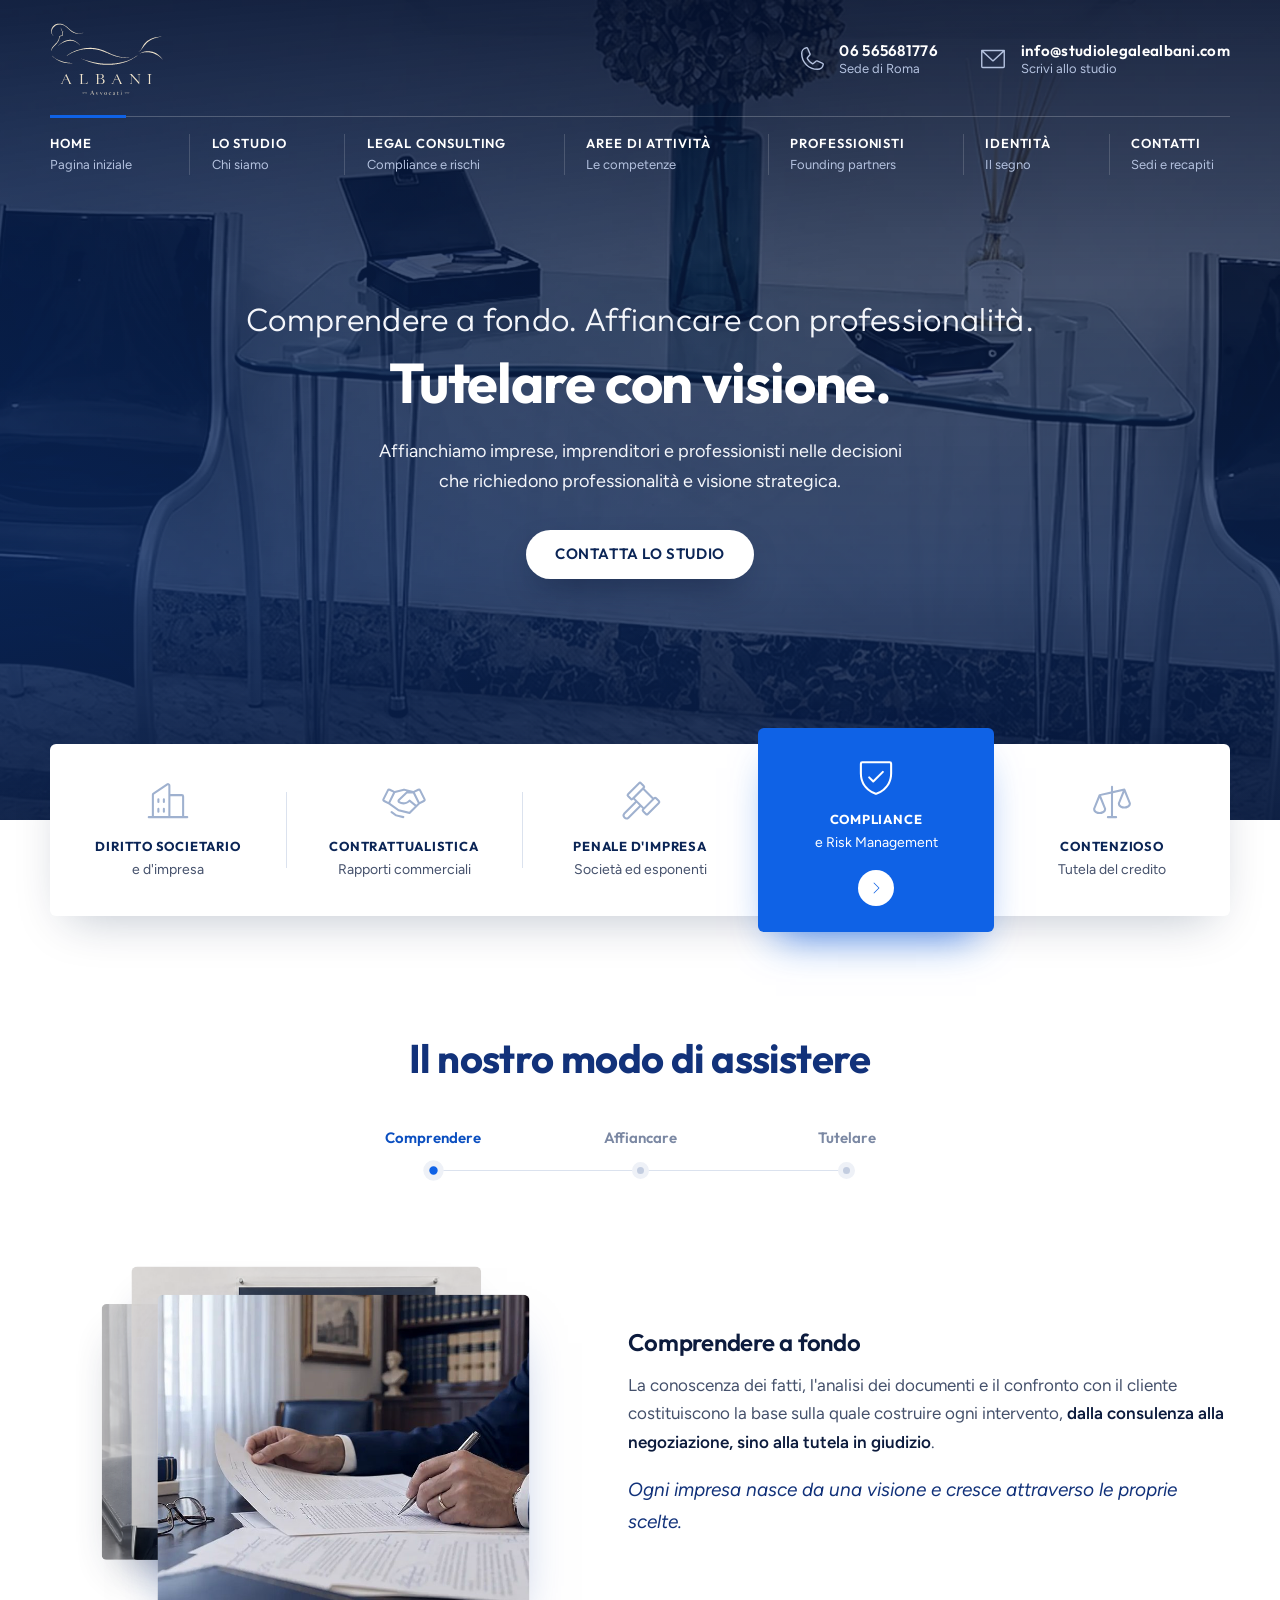
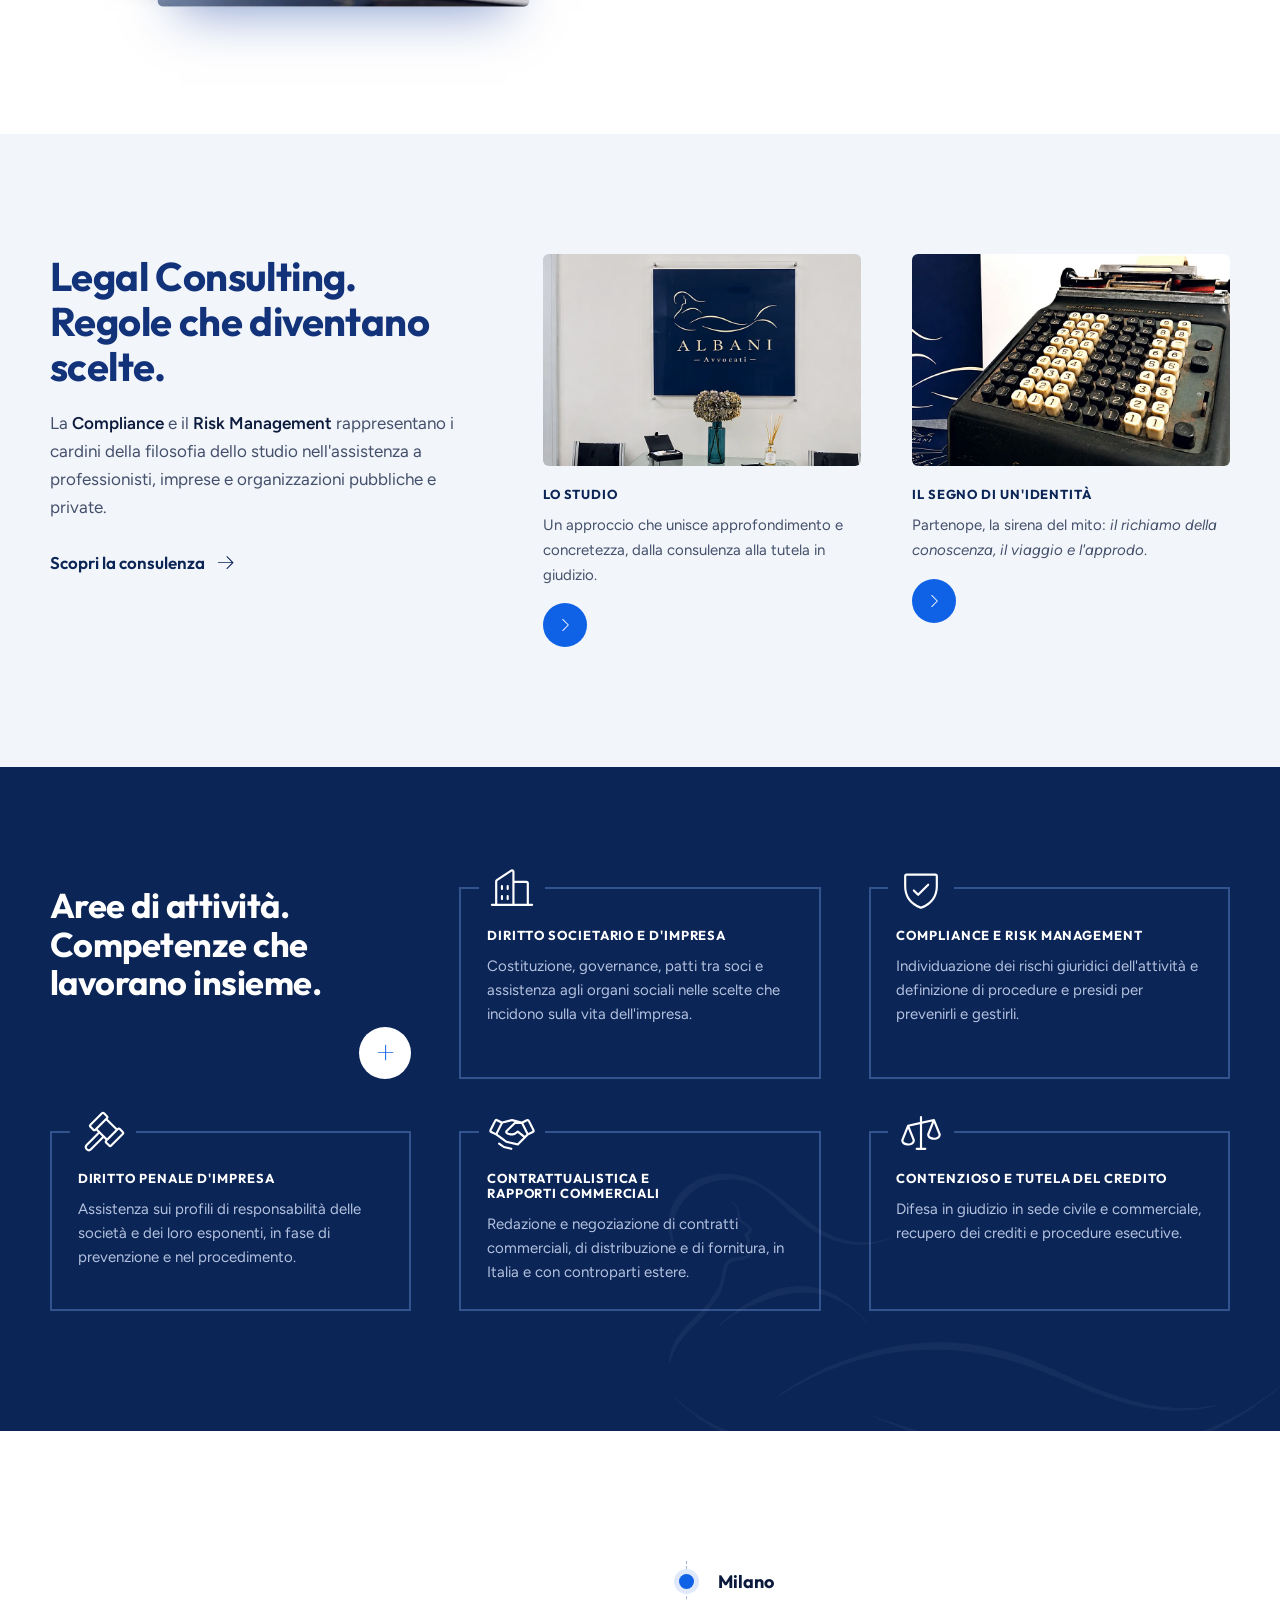
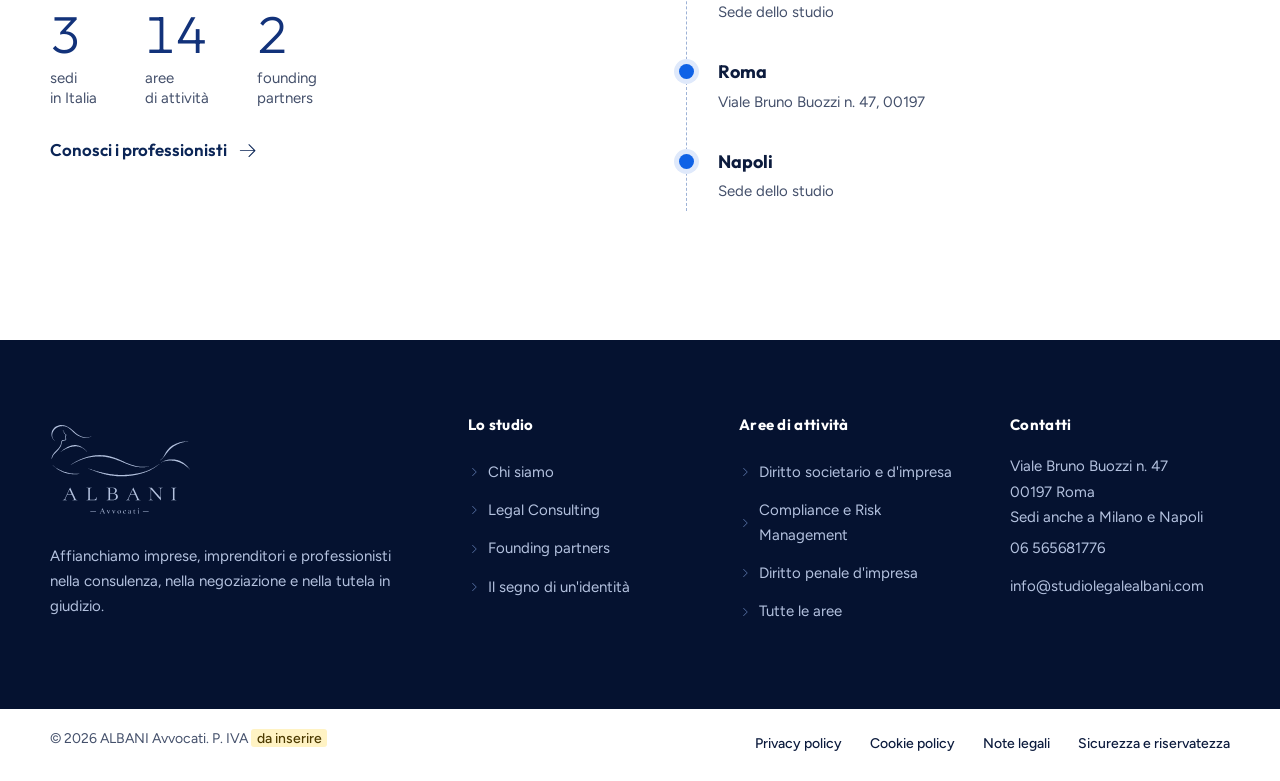
==== index.html @ 9c47356f "Sito ALBANI Avvocati: prima pubblicazione Co-Authored-By: Claude Opus 5.5 <noreply@anthropic.com> Cl" ====
<!DOCTYPE html>
<html lang="it" data-home>
<head>
<meta charset="utf-8">
<meta name="viewport" content="width=device-width, initial-scale=1">
<title>ALBANI Avvocati | Studio legale a Roma, Milano e Napoli</title>
<meta name="description" content="Studio legale per imprese, imprenditori e professionisti: diritto societario e d&#x27;impresa, compliance e modelli 231, contrattualistica, contenzioso. Sedi a Roma, Milano e Napoli.">
<link rel="canonical" href="https://www.studiolegalealbani.com/">
<meta name="theme-color" content="#081b42">
<meta name="format-detection" content="telephone=no">
<meta name="referrer" content="strict-origin-when-cross-origin">
<meta property="og:type" content="website">
<meta property="og:locale" content="it_IT">
<meta property="og:site_name" content="ALBANI Avvocati">
<meta property="og:title" content="ALBANI Avvocati | Studio legale a Roma, Milano e Napoli">
<meta property="og:description" content="Studio legale per imprese, imprenditori e professionisti: diritto societario e d&#x27;impresa, compliance e modelli 231, contrattualistica, contenzioso. Sedi a Roma, Milano e Napoli.">
<meta property="og:url" content="https://www.studiolegalealbani.com/">
<meta property="og:image" content="https://www.studiolegalealbani.com/assets/img/og-albani.jpg">
<meta name="twitter:card" content="summary_large_image">
<link rel="icon" href="favicon.svg" type="image/svg+xml">
<link rel="manifest" href="site.webmanifest">
<link rel="preload" href="assets/fonts/outfit-latin-wght-normal.woff2" as="font" type="font/woff2" crossorigin>
<link rel="preload" href="assets/fonts/figtree-latin-wght-normal.woff2" as="font" type="font/woff2" crossorigin>
<link rel="stylesheet" href="assets/css/site.css">
<script src="assets/js/boot.js"></script>
<script type="application/ld+json">{"@context": "https://schema.org", "@type": "LegalService", "name": "ALBANI Avvocati", "url": "https://www.studiolegalealbani.com/", "image": "https://www.studiolegalealbani.com/assets/img/og-albani.jpg", "email": "info@studiolegalealbani.com", "telephone": "+3906565681776", "address": {"@type": "PostalAddress", "streetAddress": "Viale Bruno Buozzi 47", "postalCode": "00197", "addressLocality": "Roma", "addressCountry": "IT"}, "areaServed": "IT", "knowsAbout": ["Diritto societario e d'impresa", "Operazioni straordinarie", "Contrattualistica e rapporti commerciali", "Proprietà intellettuale e industriale", "Appalti e concessioni pubbliche", "Diritto del lavoro", "Compliance e Risk Management", "Modelli organizzativi e responsabilità degli enti <i lang=\"la\">ex</i> D.Lgs. 231/2001", "Diritto penale d'impresa", "Privacy e protezione dei dati personali", "Diritto civile e immobiliare", "Locazioni e condominio", "Contenzioso e tutela del credito", "Negoziazione, mediazione e arbitrato"], "founder": [{"@type": "Person", "name": "Francesco Albani", "jobTitle": "Avvocato"}, {"@type": "Person", "name": "Tanja Poli", "jobTitle": "Avvocato"}]}</script>
</head>
<body>
<svg class="sr" aria-hidden="true" focusable="false"><defs><symbol id="logo" viewBox="317 205 923 600"><path d="M327 271.25L327 275L326.75 275.25L327 285.25L327.75 287.75L328 291.25L328.75 293.25L329 295.25L332 302.75L335 307.75L337.5 311L340.25 313.75L347.25 318.75L348.75 319L348 318L344.5 315.75L341 312.75L337.25 308.25L335.75 305.5L334.75 302.25L334 301L331.75 291L331.25 283.5L331.5 283.25L331.75 278.25L332.75 274.25L332.75 273L334 268.75L334.75 267.5L336 263.75L339.75 256.5L345 249.25L351.25 243L358.25 237L362.5 234.25L367 232L377.25 228L379.75 227.75L381.5 227L384.25 226.75L386.75 226L395 225.5L395.25 225.25L407 225.75L409.75 226.5L413.25 226.75L415.25 227.5L417.75 227.75L419.5 228.5L421.25 228.75L430.75 232.75L434.25 234.75L446.75 244L458.25 254L469.5 264.75L487.5 279.5L500.25 287.75L507.5 291.5L509.25 292L512.5 293.75L513.75 294L514.75 294.75L515.5 294.75L520.75 296.75L521.75 296.75L523.25 297.5L526.25 298L528 298.75L530.25 299L532 299.75L533.75 299.75L538.5 300.75L542 300.75L545 301.25L555 301.25L567 299.75L568.5 299L571 298.75L572.5 298L574.5 297.75L576 297L578.25 296.5L578.75 296L580.75 295.75L581.75 295L583.25 294.75L584 294L585.5 293.75L586.25 293L587.5 292.5L587.25 292L586.5 292L585.5 292.75L583.75 293L579.75 294.75L577.75 295L576.5 295.75L574.25 296L572.25 296.75L565 298L554.75 298.5L554.5 298.75L549.75 298.5L547.25 298L543.25 298L538.75 297L536.75 297L533.5 296L531.25 295.75L529.75 295L527.75 294.75L526.5 294L522.25 292.75L515.5 290L508.75 286.75L500.5 281.75L494.75 277.75L478.75 265L474.5 261L464.25 252.75L458.75 247.75L448.5 240L437.75 233L428 227.25L421 224L420.25 224L415 222L413.25 221.75L411.75 221L410.5 221L407.5 220L404.5 219.75L401.75 219L385.5 218.75L377.25 220L364.25 224L359.5 226.25L353 230.25L346.75 235L343.75 237.75L339.75 242.25L335 248.75L332 254.5L329 261.75L328.75 264L328 265.5L327.75 269ZM399.75 250L399.25 250.5L404 255L406 258L406.5 260L407 269L408 271.75L410.25 274.75L416 279L420 283L419.75 285.25L416 288L415 289.5L415 291.25L417 293.25L417 295.5L418 297.75L417.75 299L416.25 301L416 303.5L417.75 305.5L418.5 307.5L418.75 309L418.5 311.75L416.75 313.75L414 314.75L409.75 315.25L406.25 315.25L400.5 316.25L396.5 318.25L393.75 320.75L392.25 323L391 325.75L390.75 327.5L390 329.25L389.75 332.5L389 335L388.75 338.75L388 340.75L387.75 343L386 348L383.75 352.75L380.75 358L374 368.25L366.75 375.5L362.75 380.25L357.25 385.75L356 387.5L350 393.25L344.5 399.25L336 410.5L331.75 418.75L329 426.5L329 427.75L328 430.5L328 432.5L327 437.5L327.25 439.5L327.75 439.5L328.75 438L333 426.25L337 418.75L339.75 414.5L345.25 407.25L348.75 403.25L372.25 379L383.5 363.75L386.75 358.25L389.75 351.25L390 349.5L390.5 348.75L391 346L391.75 344.25L392 341.75L392.75 340L392.75 337.5L393.75 334.25L394 331.75L394.5 331L394.75 329.25L396.75 324.5L399 322.25L401.25 321L403 320.75L404.75 320L410.75 319.5L412.75 318.75L415 318.5L419 317L421.5 315L422.75 312L422.75 308.5L420.75 302L420.75 300.25L421.5 298.75L421.25 297L421.5 293.75L419.5 290.75L419.5 290.25L423.5 286.25L423.75 282L422.25 280L414.75 275L411.5 271.75L410 268.25L409.75 264.75L407.75 257.75L405.75 255L403.5 252.75ZM334 479L334 479.5L338 483.75L347.5 492L354.5 497L363.75 504.75L374 511L374.75 511.75L375.75 512L380 514.75L381 515L389.75 520L396 522.75L397.25 523L402.75 525.75L403.5 525.75L408 527.75L408.75 527.75L417 530.75L418 530.75L420.25 531.75L421.5 531.75L423.25 532.5L425.25 532.75L427.5 533.75L429 533.75L431 534.5L433.75 534.75L436.5 535.75L438.5 535.75L441.75 536.75L445.75 537L449.5 537.75L456.25 538L460.5 538.75L489.75 538.75L490 538.5L495.75 538.5L498.75 538L506.5 537.75L509 536.75L509 536.5L482.75 536.75L476 536L471.5 536L465.75 535L460.5 534.75L458 534L454 533.75L446.75 532L444.75 532L441.5 531L438.25 530.75L437.25 530.25L435 530L432.25 529L430.25 528.75L428.5 528L426.5 527.75L425 527L422.75 526.75L422 526.25L418 525L416 524.75L414.5 524L413.5 524L396 517.75L395 517L386.5 513.75L385.5 513L382.75 512L376.25 508.75L361.5 500L353.5 494.75L343.25 486.75L334.75 479.25ZM559 391.75L551.75 384L538 372L531.5 367.5L523.25 361L510.75 355L505.5 353L503.75 352.75L502.25 352L500 351.75L498.25 351L496.25 351L492 350L485.25 349.25L476 349.25L471 350L465.75 350.25L456.75 352L448 355L447.25 355L445.25 356L443.75 356.25L431.25 362L418.75 369L406.75 377L386 394L385.25 395.5L387.25 394.75L395.75 388L403.25 383L415.5 376L424.25 371.75L427.75 370.5L428.25 370L435.25 367.5L438.25 366L439.75 365.75L441.5 364.75L442.25 364.75L444.5 363.75L445.5 363.75L450 362L452 361.75L453.5 361L455.75 360.75L457.75 360L460.5 359.75L464 358.75L467.25 358.5L468.5 358L473 357.75L480.25 356.75L492.75 357L495.75 357.75L498.25 357.75L503 358.75L504.5 358.75L512.5 361L515.25 362.5L519 363.75L528.5 368.25L535.75 372.75L546.5 381L553.25 387.25L557.25 391.75L558.25 392.5L559 392.5ZM452 478.5L452.25 479L453.25 478.75L454 478L455 477.75L474.25 466L493.25 456L494.5 455.75L500 453L503.75 451.75L505.25 450.75L511.5 448L513 447.75L522 444L523.75 443.75L525.5 442.75L526.25 442.75L532.75 440L534.75 439.75L535.5 439.25L538 438.75L545.5 436L548.25 435.5L549 435L551 434.75L553.75 433.75L555 433.75L557.75 432.75L559 432.75L560.75 432L563.25 431.75L566 430.75L567.5 430.75L569.5 430L573.5 429.5L575.5 428.75L577.25 428.75L581 427.75L583.25 427.75L586.75 426.75L589.25 426.75L592.5 426L597 425.75L600.5 425L607 424.75L611.75 424L619.75 423.75L623.5 423.25L649.25 423.25L649.5 423.5L657.5 423.75L657.75 424L663.5 424.25L665.5 424.75L670.75 425L674 425.75L676.75 425.75L681.75 426.75L684 426.75L687.5 427.75L690 427.75L692.25 428.5L699.75 429.75L702.75 430.75L704.25 430.75L707 431.75L708.5 431.75L710.5 432.5L720.5 434.75L726.5 436.75L727.5 436.75L729.5 437.75L730.5 437.75L732.75 438.75L733.75 438.75L735.25 439.5L743.5 442L744.75 442.75L748.5 443.75L753 445.75L754.5 446L761 448.75L764.5 449.75L768.75 451.75L781.75 456.75L785.75 458.75L786.5 458.75L788.25 459.75L789.5 460L797.75 463.75L804 466L809.75 468.75L810.5 468.75L812.25 469.75L815.75 470.75L817.5 471.75L821 472.75L822.75 473.75L824 474L827.75 475.75L832 477L833.25 477.75L834.75 478L836 478.75L840.75 480L841.5 480.5L843 480.75L851.5 483.75L856 484.75L857.5 485.5L860.25 486L862 486.75L863.25 486.75L865.75 487.75L868.25 488L870.25 488.75L871.75 488.75L874.75 489.75L876.5 489.75L879 490.5L882.25 490.75L886.25 491.75L888.25 491.75L893 492.75L895.25 492.75L901.25 493.75L925 494.25L925.25 494L934.75 493.75L940.5 492.75L945 492.5L948 491.75L950.25 491.75L952.25 491L955.5 490.75L957.5 490L960.5 489.75L962 489L964.25 488.75L965.25 488.25L965.25 488L961.25 488L960 488.5L954.5 489L951.5 489.75L939 491L914 491L907.25 490L902 489.75L899 489L894 488.75L891.5 488L889 488L885.5 487L883.75 487L880.5 486L879.25 486L876.5 485L874 484.75L872.25 484L871 484L868 483L866 482.75L861 481L860 481L857.5 480L855.75 479.75L854.25 479L852.25 478.75L848 477L843.75 475.75L842.5 475L838.75 474L837 473L836.25 473L830 470.75L828.75 470L827.25 469.75L826 469L824.5 468.75L823.25 468L822.5 468L818.5 466L817.25 465.75L808.75 462L803 459L799.5 457.75L794.25 455L793.5 455L788 452.25L786.25 451.75L779 448L773.25 445.75L772.25 445L771 444.75L765.25 442L764 441.75L763 441L761.5 440.75L761 440.25L759.75 440L758 439L756.75 438.75L753.25 437L746.25 434.25L741 432.75L739.75 432L738.25 431.75L737 431L735.25 430.75L734 430L732.25 429.75L728 428L726.25 427.75L724.75 427L722.75 426.75L721.25 426L719.25 425.75L718.5 425.25L715.75 424.75L714 424L707.75 422.75L706 422L704.5 422L701.5 421L699 420.75L697.25 420L695.5 420L692 419L688.5 418.75L686.25 418L682.75 417.75L680 417L675.5 416.75L672.5 416L666.25 415.75L661.5 415L647.25 414.75L647 414.5L624.75 415L615.75 416L612 416L608.25 416.75L602.5 417.25L594.75 418.75L591 419L588.5 419.75L585.5 420L578 422L575.5 422.25L574.5 422.75L571 423.25L570.25 423.75L563.5 425.25L558.5 427L557.25 427L555 428L554 428L552.5 428.75L551 429L549.75 429.75L548 430L543.5 431.75L538.5 433L534.75 434.75L533.25 435L528.75 437L528 437L526.75 437.75L522.5 439L518.25 441L517.5 441L508.75 445L507.25 446L501.75 448.25L501.25 448.75L500 449L497.25 450.75L492 453.25L475.25 463L459.5 473ZM1230.75 510.25L1229.75 508.25L1224.75 501.5L1212.75 487L1205.75 480L1196.75 472L1184 462.75L1173.75 457L1168.5 454.75L1165.5 453L1158.25 450L1156.5 449.75L1155.25 449L1153.5 448.75L1148.75 447L1147.5 447L1144.5 446L1142 445.75L1140 445L1137 444.75L1135 444L1131.25 443.75L1128.25 443L1118.75 442.5L1118.5 442.25L1103.5 442.25L1103.25 442.5L1094.75 443L1091.5 443.75L1088 444L1084.75 445L1083.25 445L1080.25 446L1079 446L1077 446.75L1075 447L1073.5 447.75L1068.5 449L1067.25 449.75L1063.5 451L1054.25 455.75L1050.75 457L1044.75 460L1030.5 471.75L1029.75 472L1021 478.75L1007.5 487.75L1003.75 489.75L1002.25 491L993 496.75L969.5 508.75L963.5 511.25L963 511.75L961.75 512L960.75 512.75L959.5 513L958.5 513.75L957.25 514L955.5 515L954.75 515L953.75 515.75L952.5 516L946.25 518.75L944.75 519L940.25 520.75L938.5 521L936.5 522L931.75 523L922.5 526L916.75 527.25L916 527.75L913.75 528L911 529L909.5 529L902.5 531L901 531L897.75 532L895.25 532.25L894.5 532.75L891.5 533L888.5 534L887 534L883.25 535L881.5 535L878 536L875.75 536L873 536.75L867 537.25L865.75 537.75L862.25 538L859.25 538.75L854.75 539L842.75 540.75L837.25 541L831.5 542L826.75 542L817.25 543L811.75 543L811.5 543.25L801.75 543.5L801.5 543.75L791.75 543.75L791.5 544L768.75 543.75L768.5 543.5L762.25 543.5L757.5 543L751.5 543L743.75 542L736.25 541.75L734.5 541.25L727.25 540.75L724.25 540L721.75 540L716.75 539L712.25 538.75L709.25 538L705 537.75L703 537L701.25 537L697.5 536L694 535.75L691.75 535L688 534.75L686 534L683 533.75L681.25 533L679.5 533L676.75 532.5L675.75 532L672.5 531.75L670.5 531L663 529.75L661.25 529L655.75 528L653 527L651.75 527L648.5 526L641.75 524.75L641 524.25L634.75 522.75L633.25 522L631.25 521.75L629.75 521L628.75 521L626 520L624.75 520L622.25 519L616.75 517.75L616 517.25L613.5 516.75L609 515L607.25 514.75L602.75 513L600.75 512.75L597 511.25L594.5 510.75L585 507.25L582.75 506.75L579.25 505.25L576.25 504.5L573 503L571.25 502.75L567.5 501L565.25 500.75L564.5 500L564 500.25L564.25 500.75L565.25 501L565.5 501.5L569.5 503L570.5 503.75L574.5 505L575.5 505.75L576.75 506L580.5 507.75L582 508L588.25 510.75L589 510.75L590.75 511.75L592.25 512L605.75 517.75L606.5 517.75L611.25 519.75L615.75 521L617 521.75L617.75 521.75L619.75 522.75L624 524L627.25 525.5L629.75 526L631.25 526.75L632.25 526.75L638 528.75L639 528.75L643.5 530.5L646 531L647.25 531.75L652.75 533.25L653.5 533.75L654.5 533.75L660.75 535.75L665.5 536.75L667.75 537.75L669 537.75L670.75 538.5L674 539L674.75 539.5L677.75 540L679.5 540.75L682 541L683.5 541.75L685.25 541.75L687.25 542.5L690 542.75L693.25 543.75L695 543.75L698.75 544.75L702 545L704 545.75L706 545.75L710 546.75L713.75 547L716.5 547.75L720.75 548L723.75 548.75L726.25 548.75L731.5 549.75L735 549.75L739 550.5L745.5 550.75L753.75 551.75L761 551.75L761.25 552L768.25 552L768.5 552.25L775.25 552.25L775.5 552.5L793 552.5L793.25 552.25L799.5 552.25L799.75 552L813.75 551.75L822.5 550.75L827.5 550.75L831.25 550L836 549.75L842 548.75L846.5 548.5L849.75 547.75L852 547.75L856.25 546.75L858.25 546.75L861 546L864.25 545.75L866.5 545L870 544.75L872 544L875.25 543.75L878.5 542.75L880.5 542.75L884.25 541.75L885.75 541.75L887.5 541L889.75 540.75L893 539.75L894.25 539.75L896.75 538.75L898.25 538.75L899.75 538L902.75 537.5L904.5 536.75L906.75 536.5L907.5 536L909.5 535.75L912.25 534.75L913.5 534.75L916.25 533.75L917.25 533.75L918 533.25L923.5 531.75L925.75 530.75L926.75 530.75L928 530L929.75 529.75L934 528L935.5 527.75L936.75 527L938.25 526.75L942.5 524.75L943.25 524.75L944.5 524L948.25 522.75L954.5 519.75L955.25 519.75L962.75 516L964 515.75L970.5 512.5L972.75 511L977.75 508.75L980.5 507L981.5 506.75L982.25 506L983.25 505.75L989 502L990 501.75L995.75 497.75L1004.5 492.5L1011.75 486.75L1016.5 483.75L1022.5 479L1027.75 475.5L1031 473L1039.5 464.75L1045.25 461.25L1049.75 459L1051 458.75L1052 458L1057.75 455.75L1058.75 455.75L1061.25 454.75L1063 454.75L1066.25 453.75L1068 453.75L1069.75 453L1072 452.75L1074 452L1077.5 451.75L1082.5 450.75L1086 450.75L1091 450L1103.75 449.75L1104 450L1111 450L1113.75 450.5L1122.75 451L1125.5 451.75L1128 451.75L1131.75 452.75L1133.5 452.75L1135.25 453.5L1137.75 453.75L1140.5 454.75L1141.75 454.75L1143.5 455.5L1146.25 456L1147 456.5L1150 457L1154.5 458.75L1156.25 459L1156.75 459.5L1160.75 460.75L1161.75 461.5L1163.5 462L1164.5 462.75L1165.75 463L1166.75 463.75L1172.25 466L1180.25 470L1188.5 474.75L1194.75 478.75L1203 484.75L1220 499L1230.5 510.5ZM1219.75 325.25L1217 324.75L1208.75 324.75L1208.5 325L1201.25 325L1194.25 326L1191 326L1187.5 326.75L1181.75 327.25L1180.75 327.75L1177.75 328L1175.5 328.75L1172.75 329L1169.5 330L1168.25 330L1166.25 330.75L1164.25 331L1148 336.25L1141.75 339L1141 339L1139.25 340L1138.5 340L1137.5 340.75L1135.5 341.25L1125.5 346.25L1115.25 352.25L1110.75 355.25L1102.25 362L1096.5 367L1088 375.75L1081 384.25L1074.25 393.75L1071 399.25L1068.75 404.25L1064 412.25L1063.5 413.75L1054 429.5L1046.5 438.5L1041.25 443L1036 447L1035.25 447.25L1034.75 448L1034 448.25L1034 448.75L1043.5 442.75L1049.25 438L1051.75 435.5L1064.75 420.25L1078.75 401L1084.75 393.5L1092.5 384.5L1098.75 378L1109.5 367.75L1124.5 356.75L1133.75 351L1145.25 345L1161 338L1162.5 337.75L1164.5 336.75L1165.5 336.75L1166.75 336L1168.5 335.75L1179 332L1181.25 331.75L1184.25 330.75L1185.5 330.75L1187 330L1189.75 329.75L1192.5 328.75L1195.5 328.5L1197.75 327.75L1201.5 327.5L1202.5 327L1207 326.75L1211.25 326L1218.5 325.75L1219.75 325.5ZM448.5 626L447.5 626.5L446 630.25L442 637.75L440.75 641L440 642L439.75 643.25L436 650.5L435.75 651.75L435 652.75L433 657.75L432 659.25L431.75 660.5L431 661.5L423 679.25L422 680.75L419.75 686.25L419 687.25L418.75 688.5L418 689.5L413 701.25L410.5 704L407.5 705.75L404.5 706.25L403.5 706.75L400.5 707L400.25 707.25L400.5 708.5L427 708.5L427.25 708.25L427.25 707.25L426.75 707L423 706.75L420.25 706L418.5 705L417 703L416.75 700.75L418 697L418.75 696L419 694.75L419.75 693.75L419.75 693L422.75 687L423.75 684.25L424.75 682.75L428 675L429 674.25L460 674.25L460.5 674.5L462 676.5L462 677.25L463 678.75L463 679.5L467 687.25L470 694.5L472.75 699.75L473.5 702.25L473 704.25L471.5 705.75L467.75 706.75L464 707L463.25 707.75L463.5 708.25L464 708.5L493.5 708.5L493.75 708.75L495 708.75L495.75 708.25L495.5 707L492 706.75L488 705.5L486.75 704.75L484.25 701.75L482 697.25L481.75 696L481 695L480.75 693.75L478 688.75L475.75 683.25L471 674L470.75 672.75L467.75 666L465 661.25L462.75 656.25L462.5 655L462 654.5L461.75 653.25L456.75 643.75L454.75 638.75L450.75 631L449 626.5ZM444.25 640L445 640.25L445.75 641.75L446 643L449 648.75L451 653.75L451.75 654.75L452 656L455.75 663.25L456 664.5L459 670.75L459 671.75L458.25 672.25L457.5 672L430.25 672L429.75 671.25L435 660L435.75 657.75L436.75 656.25L437 655L438.75 652L439 650.75L439.75 649.75L441.75 644.75ZM555 627.5L555.25 628.75L561 629L564.5 630.25L565.75 631.25L567 634.25L567 702L565.75 704.25L564 705.5L560 706.75L555.25 707L555 708.25L555.25 708.5L618.75 708.5L619.75 707L620.75 700.25L621.75 697.25L622 694.75L622.75 693L623.25 689L623 688L621.75 688.25L618.75 695L615.75 699.25L611 703L607 704.75L602.5 705.75L599.75 705.75L599.5 706L584.5 706.25L584.25 706L580 706L577.75 704L577 701.5L577 635.25L578 632.25L580 630.25L584.5 628.75L588.25 628.75L588.75 628.5L589 627.75L588.25 627L584.75 627L584.5 627.25L581.25 627.25L581 627L558.25 627.25L555.75 627ZM687 627.25L686.5 627.75L686.75 628.75L692.75 629L695.75 630L697.5 631.75L698.5 634.75L698.75 636.75L698.5 638L698.75 639.75L698.5 641.75L698.5 700.5L698 703.25L696.25 705.25L693.5 706.25L689.25 707L687 707L686.5 708L687 708.5L729.5 708.5L729.75 708.25L732.5 708.25L736.5 707.75L743.25 705.75L747.75 703.75L752.5 700.75L755.75 697.5L758.75 691.75L759 689.75L759.75 687.75L759.75 682.5L759 680.75L758.75 678.75L755.5 673.25L751.75 670L745.75 667L738 665L735.5 665L735 664.5L735.75 663.5L739 662.75L745.25 659.5L749 656.25L751.75 652L752.75 648.5L752.75 641.5L752 640.25L751.5 638.25L749.5 635.25L747.5 633.25L744.25 631L740.25 629.25L735.25 628L733.25 628L729 627.25ZM709.25 666L725 665.75L732.75 666.75L735 667.75L735.75 667.75L740.25 670L744 673.5L745.75 676L747 679L747 680L748 682.75L748 688L747 691.25L747 692.25L746 694.75L744.25 697.75L742.25 700L738.75 702.75L736.5 704L729.75 706L724.5 706L724.25 706.25L712.5 706L710.5 705.25L709.25 704L708.75 703L708.75 666.5ZM709.25 629L713 629L713.25 628.75L727.25 629L730.5 629.75L733 630.75L735.25 632L737.75 634.25L740 637.5L741 639.75L742 643.5L742 647.25L741 650.5L740.75 652.75L740 654L739.75 655.25L738.25 657.5L736 659.75L734.25 661L729 663L727.5 663L725.25 663.75L709.25 663.75L708.75 663.25L708.5 662.5L708.75 660L708.75 629.5ZM812 707.25L812 708.25L812.75 708.75L813 708.5L837 708.5L838.25 708.75L839 707.75L838.5 707L834.25 706.75L831.5 706L830.25 705.25L828.75 703.25L828.75 700.25L830.75 695L832.75 691.25L833 690L834.75 687.25L836 684L836.75 683L838.75 677.5L839.75 676L839.75 675.25L840.5 674.5L871.75 674.25L873 675.25L875 679.5L875 680.25L876 681.75L879 689L880 690.5L880 691.25L881 692.75L884.75 701.25L884.75 703.25L883.25 705.25L882.25 706L879.25 706.75L875.25 707L875 707.25L875.25 708.5L906.25 708.5L907 708.75L907.75 708.25L907.5 707L903.75 706.75L899.75 705.5L898.5 704.75L896 702L888.75 687L887.75 684.25L886.75 682.75L883.75 675.5L881 670.25L875.75 658.25L873.75 654.75L869.75 645.5L866.75 640L864.75 635.5L864.75 634.75L860.5 626.25L859.25 626.5L854 638.25L850 646.25L847 653.5L844 659L843.75 660.25L843 661.25L841.75 664.75L839 670.25L838.75 671.5L833 683L831 688.25L825 701.25L822.25 704.25L821 705L816.75 706.5ZM856 639.75L856.5 639.75L857.25 640.5L859.25 645.25L860 646.25L860 647L861 648.5L861 649.25L862.75 652.25L863 653.5L866.75 661L867 662.25L867.75 663.25L868 664.5L871 670.75L871 671.5L870.5 672L842.25 672L841.75 671.5L841.75 670.75L842.75 669.5ZM1051.75 627.5L1051.25 627L1048.75 627L1048.5 627.25L1025.75 627L1025 627.5L1025 628.25L1025.5 628.75L1031 629L1034 630.25L1036.25 632.5L1037 634L1037.5 636.25L1037.5 659.25L1037.75 659.5L1037.5 690.25L1036.75 690.5L1034.75 688.75L1019.75 671.5L1010 661L981 627.75L980.25 627.25L961.25 627.25L961 627.5L961.25 628.75L965.5 629L969.5 630.25L972 632.5L973.75 635L973.75 698L972.75 702L970.25 705L968.5 706L965.25 706.75L961.25 707L961 707.25L961.25 708.5L986.75 708.5L987.5 708.75L988.5 708.25L988.5 707.25L988 707L983.5 706.75L980.75 706L979 705L977 702.5L976.25 698L976.5 641.25L976.25 640.5L976.5 639.75L977.5 639.25L1008.75 675L1011.75 678L1015 682.25L1038 708L1039 709L1039.75 709.25L1040.5 708.5L1040.5 685L1040.25 684.75L1040.5 635.75L1040.75 634.25L1041.75 632L1044 630L1047.75 628.75L1051.25 628.75L1051.75 628.25ZM1107.5 627L1107 627.5L1107.25 628.75L1112.5 629L1116 630.25L1117.75 632L1119 636.25L1119 639L1118.75 639.25L1119 699.25L1118.5 702.5L1117.75 704L1116.5 705.25L1115.25 706L1112.25 706.75L1107.25 707L1107 708.25L1107.5 708.75L1108.5 708.5L1140.5 708.5L1140.75 708.25L1140.5 707L1135 706.75L1131.75 705.5L1130 704L1128.75 700.75L1128.75 640.5L1129 640.25L1128.75 635.75L1129 633.75L1129.75 632.25L1131.5 630.5L1132.75 629.75L1137 628.75L1140.5 628.75L1141 628.25L1141 627.5L1140.5 627L1135 627L1134.75 627.25L1121.5 627.25L1121.25 627L1108.75 627.25ZM579.5 779.25L579.5 781L580.5 781.75L581.25 781.5L583.5 781.75L593.25 781.75L593.5 781.5L615.75 781.75L616.5 781.5L617 780.5L617 779.5L616.25 778.75L580.25 778.75ZM659.5 761L658.5 761L658 761.5L658 762.25L654.75 768.75L651.75 776.5L651 777.5L649.75 781L648 784.25L645 791.5L642.75 793.75L640.75 794.5L640.25 795L640.5 795.5L648.75 795.5L649 795.75L651 795.5L650.5 794.5L648.25 794L647 792.75L646.75 791.5L648 788L649.75 784.5L650 783.25L651.5 781.75L652.5 782L663.5 782L667.75 791.5L667.75 793.25L667 794L664.75 794.75L665 795.5L671.25 795.5L671.5 795.25L676.25 795.5L676.5 794.75L674.5 793.75L673 791.75L670.75 786.5L670 785.5L667.75 779.75L667 778.75L666.75 777.5L666 776.5L665.75 775.25L665 774.25L664.75 773L661 765L660.75 763.75L660 762.75ZM657.25 768L658 768.75L660 774.25L662.75 779.75L662.25 780.75L652.25 780.75L651.75 780.25L651.75 779.25L652.75 777.75L653 776.5L655.75 770.75L656.5 768.5ZM687.5 774L687.25 774.75L688.5 775.25L689.75 777L695 788.75L696 790.25L696 791L696.75 792L697 793.25L698 795.25L698.75 795.5L699.75 794.5L702 788.75L703 787.25L707 777L708.25 775.5L709.75 774.75L710 774.25L709.75 774L704.25 774L704 773.75L702.5 774L702.5 774.75L703.75 775L704.75 775.75L705.25 777.5L703 784L701.75 786.25L701 788.5L700.25 789L698 785.25L697.75 784L696 781L694.25 776.5L694.25 775.75L695 775L696.75 774.75L697 774.25L695.75 773.75L695.5 774ZM744.25 774L743.25 773.75L736.75 774L736.75 774.75L738.25 775L739 775.5L739.5 776.25L739.5 777.75L737.75 782.75L737 783.75L736.75 785.25L734.75 788.75L733.75 788.25L732.75 785.5L731 782.5L730.75 781.25L728.75 777.25L728.75 775.5L729.75 774.75L731 774.75L731.25 774.25L731 774L721.5 774L721.5 774.75L723 775.25L724 776.25L725 778.5L725 779.25L728.75 786.75L729 788L729.75 789L730 790.25L732.25 795.25L733.75 795L736 789.25L738.75 783.75L739 782.5L740.75 778.75L741 777.25L743 775L744.5 774.5ZM765.25 773.75L762.5 775L759 778.25L757 782.75L757 787L758 789.25L758 790L759 791.75L762.5 794.75L765.25 795.75L767.75 796L771 795.75L774.5 794.25L777.5 791.5L778.75 789.25L779.5 786.75L779.5 782.5L778.75 780.75L778.75 779.75L777.75 778L774.75 775.25L772.25 774L769.75 773.5ZM766.25 774.75L768.75 774.75L771.25 776L772.5 777.25L773.75 779.25L774.75 782.5L775 788L773.75 791.75L771.75 793.75L770.25 794.5L767.75 794.5L766 793.75L763.5 791L762 787L761.75 785.5L762 779L762.75 777.25L765.25 775ZM803.25 773.75L800 775L796 778.25L794 781.75L793.75 787.5L794 789L795 791.25L797.25 793.75L798.75 794.75L801.5 795.75L806.5 795.75L811.25 793.75L812.75 792.25L812.5 791.75L811.75 791.75L809.25 793L805.25 793.25L803.75 793L801.25 791.5L800 790.25L798.75 787.75L798.25 785.25L798.25 782L798.75 779.75L799.75 777.5L802.75 775L804.75 774.75L806.5 775L807.25 776.25L807.5 778.25L809.25 779.75L811.5 779.75L812.5 779L812.75 776.25L811.25 774.75L809.5 774ZM829.5 776L828 777.5L827.5 778.5L827.5 780L828.75 781L830.25 781L831.75 779.75L832 776.75L834.5 774.75L837.25 775L838.5 776.25L839 777.5L839 782.75L838.25 783.75L834.25 785L830 787.25L827.75 789.25L827 791L827 792L828 794.25L830.5 795.75L833 795.75L838.75 793L839.5 793.5L840.25 795.25L842.25 795.5L842.75 795L846 793.75L846.25 793L844.25 792.75L843 791.5L843 778L842.5 776.25L840.25 774.25L838 773.75L834 774ZM838.5 784.75L839 785.25L839 791L838.75 791.5L836.25 793L834.75 793.25L833.5 793L831.75 791L832 788.25L834.5 786.25L837 785ZM866.25 769.5L863 773.25L862.25 773.75L860.5 774L860 774.5L860 775.5L860.5 775.75L862.25 775.5L863 776.5L863 793L863.75 794.25L865.25 795.5L868 796L870 795.75L874.25 793.75L875 792.5L874.75 792L874 792L872.5 793L869.75 793.25L868.25 792.75L867 791.25L866.75 790.5L866.75 776.5L867.5 775.75L873.25 775.75L874.5 774.75L874.25 774L867.25 774.25L866.75 773.75L866.75 769.75ZM895.75 774.25L892.25 775.75L889.25 776.25L889.5 777L890.5 777L891.5 777.5L892.75 779.5L892.5 792.5L891.75 793.75L889.5 794.75L889.75 795.5L891.25 795.25L898.75 795.5L899 795.25L898.75 794.5L897.25 794L896.5 793.25L896.5 788.5L896.25 788.25L896.5 775.25L896.25 774.5ZM893.25 761.75L892.25 762.25L891.5 763.25L891 765.25L892.25 767L893.25 767.5L894.25 767.5L895.75 766.75L896.5 765.75L896.75 764L895.5 762.25L894.5 761.75ZM922.75 779.5L922.75 780.75L923.5 781.75L924.25 781.5L927 781.5L927.25 781.75L934.5 781.75L934.75 781.5L956.25 781.75L956.5 781.5L960 781.5L960.75 780.5L960.75 779.5L959.75 778.75L923.5 778.75Z"/></symbol><symbol id="siren" viewBox="317 205 923 360"><path d="M327 271.25L327 275L326.75 275.25L327 285.25L327.75 287.75L328 291.25L328.75 293.25L329 295.25L332 302.75L335 307.75L337.5 311L340.25 313.75L347.25 318.75L348.75 319L348 318L344.5 315.75L341 312.75L337.25 308.25L335.75 305.5L334.75 302.25L334 301L331.75 291L331.25 283.5L331.5 283.25L331.75 278.25L332.75 274.25L332.75 273L334 268.75L334.75 267.5L336 263.75L339.75 256.5L345 249.25L351.25 243L358.25 237L362.5 234.25L367 232L377.25 228L379.75 227.75L381.5 227L384.25 226.75L386.75 226L395 225.5L395.25 225.25L407 225.75L409.75 226.5L413.25 226.75L415.25 227.5L417.75 227.75L419.5 228.5L421.25 228.75L430.75 232.75L434.25 234.75L446.75 244L458.25 254L469.5 264.75L487.5 279.5L500.25 287.75L507.5 291.5L509.25 292L512.5 293.75L513.75 294L514.75 294.75L515.5 294.75L520.75 296.75L521.75 296.75L523.25 297.5L526.25 298L528 298.75L530.25 299L532 299.75L533.75 299.75L538.5 300.75L542 300.75L545 301.25L555 301.25L567 299.75L568.5 299L571 298.75L572.5 298L574.5 297.75L576 297L578.25 296.5L578.75 296L580.75 295.75L581.75 295L583.25 294.75L584 294L585.5 293.75L586.25 293L587.5 292.5L587.25 292L586.5 292L585.5 292.75L583.75 293L579.75 294.75L577.75 295L576.5 295.75L574.25 296L572.25 296.75L565 298L554.75 298.5L554.5 298.75L549.75 298.5L547.25 298L543.25 298L538.75 297L536.75 297L533.5 296L531.25 295.75L529.75 295L527.75 294.75L526.5 294L522.25 292.75L515.5 290L508.75 286.75L500.5 281.75L494.75 277.75L478.75 265L474.5 261L464.25 252.75L458.75 247.75L448.5 240L437.75 233L428 227.25L421 224L420.25 224L415 222L413.25 221.75L411.75 221L410.5 221L407.5 220L404.5 219.75L401.75 219L385.5 218.75L377.25 220L364.25 224L359.5 226.25L353 230.25L346.75 235L343.75 237.75L339.75 242.25L335 248.75L332 254.5L329 261.75L328.75 264L328 265.5L327.75 269ZM399.75 250L399.25 250.5L404 255L406 258L406.5 260L407 269L408 271.75L410.25 274.75L416 279L420 283L419.75 285.25L416 288L415 289.5L415 291.25L417 293.25L417 295.5L418 297.75L417.75 299L416.25 301L416 303.5L417.75 305.5L418.5 307.5L418.75 309L418.5 311.75L416.75 313.75L414 314.75L409.75 315.25L406.25 315.25L400.5 316.25L396.5 318.25L393.75 320.75L392.25 323L391 325.75L390.75 327.5L390 329.25L389.75 332.5L389 335L388.75 338.75L388 340.75L387.75 343L386 348L383.75 352.75L380.75 358L374 368.25L366.75 375.5L362.75 380.25L357.25 385.75L356 387.5L350 393.25L344.5 399.25L336 410.5L331.75 418.75L329 426.5L329 427.75L328 430.5L328 432.5L327 437.5L327.25 439.5L327.75 439.5L328.75 438L333 426.25L337 418.75L339.75 414.5L345.25 407.25L348.75 403.25L372.25 379L383.5 363.75L386.75 358.25L389.75 351.25L390 349.5L390.5 348.75L391 346L391.75 344.25L392 341.75L392.75 340L392.75 337.5L393.75 334.25L394 331.75L394.5 331L394.75 329.25L396.75 324.5L399 322.25L401.25 321L403 320.75L404.75 320L410.75 319.5L412.75 318.75L415 318.5L419 317L421.5 315L422.75 312L422.75 308.5L420.75 302L420.75 300.25L421.5 298.75L421.25 297L421.5 293.75L419.5 290.75L419.5 290.25L423.5 286.25L423.75 282L422.25 280L414.75 275L411.5 271.75L410 268.25L409.75 264.75L407.75 257.75L405.75 255L403.5 252.75ZM334 479L334 479.5L338 483.75L347.5 492L354.5 497L363.75 504.75L374 511L374.75 511.75L375.75 512L380 514.75L381 515L389.75 520L396 522.75L397.25 523L402.75 525.75L403.5 525.75L408 527.75L408.75 527.75L417 530.75L418 530.75L420.25 531.75L421.5 531.75L423.25 532.5L425.25 532.75L427.5 533.75L429 533.75L431 534.5L433.75 534.75L436.5 535.75L438.5 535.75L441.75 536.75L445.75 537L449.5 537.75L456.25 538L460.5 538.75L489.75 538.75L490 538.5L495.75 538.5L498.75 538L506.5 537.75L509 536.75L509 536.5L482.75 536.75L476 536L471.5 536L465.75 535L460.5 534.75L458 534L454 533.75L446.75 532L444.75 532L441.5 531L438.25 530.75L437.25 530.25L435 530L432.25 529L430.25 528.75L428.5 528L426.5 527.75L425 527L422.75 526.75L422 526.25L418 525L416 524.75L414.5 524L413.5 524L396 517.75L395 517L386.5 513.75L385.5 513L382.75 512L376.25 508.75L361.5 500L353.5 494.75L343.25 486.75L334.75 479.25ZM559 391.75L551.75 384L538 372L531.5 367.5L523.25 361L510.75 355L505.5 353L503.75 352.75L502.25 352L500 351.75L498.25 351L496.25 351L492 350L485.25 349.25L476 349.25L471 350L465.75 350.25L456.75 352L448 355L447.25 355L445.25 356L443.75 356.25L431.25 362L418.75 369L406.75 377L386 394L385.25 395.5L387.25 394.75L395.75 388L403.25 383L415.5 376L424.25 371.75L427.75 370.5L428.25 370L435.25 367.5L438.25 366L439.75 365.75L441.5 364.75L442.25 364.75L444.5 363.75L445.5 363.75L450 362L452 361.75L453.5 361L455.75 360.75L457.75 360L460.5 359.75L464 358.75L467.25 358.5L468.5 358L473 357.75L480.25 356.75L492.75 357L495.75 357.75L498.25 357.75L503 358.75L504.5 358.75L512.5 361L515.25 362.5L519 363.75L528.5 368.25L535.75 372.75L546.5 381L553.25 387.25L557.25 391.75L558.25 392.5L559 392.5ZM452 478.5L452.25 479L453.25 478.75L454 478L455 477.75L474.25 466L493.25 456L494.5 455.75L500 453L503.75 451.75L505.25 450.75L511.5 448L513 447.75L522 444L523.75 443.75L525.5 442.75L526.25 442.75L532.75 440L534.75 439.75L535.5 439.25L538 438.75L545.5 436L548.25 435.5L549 435L551 434.75L553.75 433.75L555 433.75L557.75 432.75L559 432.75L560.75 432L563.25 431.75L566 430.75L567.5 430.75L569.5 430L573.5 429.5L575.5 428.75L577.25 428.75L581 427.75L583.25 427.75L586.75 426.75L589.25 426.75L592.5 426L597 425.75L600.5 425L607 424.75L611.75 424L619.75 423.75L623.5 423.25L649.25 423.25L649.5 423.5L657.5 423.75L657.75 424L663.5 424.25L665.5 424.75L670.75 425L674 425.75L676.75 425.75L681.75 426.75L684 426.75L687.5 427.75L690 427.75L692.25 428.5L699.75 429.75L702.75 430.75L704.25 430.75L707 431.75L708.5 431.75L710.5 432.5L720.5 434.75L726.5 436.75L727.5 436.75L729.5 437.75L730.5 437.75L732.75 438.75L733.75 438.75L735.25 439.5L743.5 442L744.75 442.75L748.5 443.75L753 445.75L754.5 446L761 448.75L764.5 449.75L768.75 451.75L781.75 456.75L785.75 458.75L786.5 458.75L788.25 459.75L789.5 460L797.75 463.75L804 466L809.75 468.75L810.5 468.75L812.25 469.75L815.75 470.75L817.5 471.75L821 472.75L822.75 473.75L824 474L827.75 475.75L832 477L833.25 477.75L834.75 478L836 478.75L840.75 480L841.5 480.5L843 480.75L851.5 483.75L856 484.75L857.5 485.5L860.25 486L862 486.75L863.25 486.75L865.75 487.75L868.25 488L870.25 488.75L871.75 488.75L874.75 489.75L876.5 489.75L879 490.5L882.25 490.75L886.25 491.75L888.25 491.75L893 492.75L895.25 492.75L901.25 493.75L925 494.25L925.25 494L934.75 493.75L940.5 492.75L945 492.5L948 491.75L950.25 491.75L952.25 491L955.5 490.75L957.5 490L960.5 489.75L962 489L964.25 488.75L965.25 488.25L965.25 488L961.25 488L960 488.5L954.5 489L951.5 489.75L939 491L914 491L907.25 490L902 489.75L899 489L894 488.75L891.5 488L889 488L885.5 487L883.75 487L880.5 486L879.25 486L876.5 485L874 484.75L872.25 484L871 484L868 483L866 482.75L861 481L860 481L857.5 480L855.75 479.75L854.25 479L852.25 478.75L848 477L843.75 475.75L842.5 475L838.75 474L837 473L836.25 473L830 470.75L828.75 470L827.25 469.75L826 469L824.5 468.75L823.25 468L822.5 468L818.5 466L817.25 465.75L808.75 462L803 459L799.5 457.75L794.25 455L793.5 455L788 452.25L786.25 451.75L779 448L773.25 445.75L772.25 445L771 444.75L765.25 442L764 441.75L763 441L761.5 440.75L761 440.25L759.75 440L758 439L756.75 438.75L753.25 437L746.25 434.25L741 432.75L739.75 432L738.25 431.75L737 431L735.25 430.75L734 430L732.25 429.75L728 428L726.25 427.75L724.75 427L722.75 426.75L721.25 426L719.25 425.75L718.5 425.25L715.75 424.75L714 424L707.75 422.75L706 422L704.5 422L701.5 421L699 420.75L697.25 420L695.5 420L692 419L688.5 418.75L686.25 418L682.75 417.75L680 417L675.5 416.75L672.5 416L666.25 415.75L661.5 415L647.25 414.75L647 414.5L624.75 415L615.75 416L612 416L608.25 416.75L602.5 417.25L594.75 418.75L591 419L588.5 419.75L585.5 420L578 422L575.5 422.25L574.5 422.75L571 423.25L570.25 423.75L563.5 425.25L558.5 427L557.25 427L555 428L554 428L552.5 428.75L551 429L549.75 429.75L548 430L543.5 431.75L538.5 433L534.75 434.75L533.25 435L528.75 437L528 437L526.75 437.75L522.5 439L518.25 441L517.5 441L508.75 445L507.25 446L501.75 448.25L501.25 448.75L500 449L497.25 450.75L492 453.25L475.25 463L459.5 473ZM1230.75 510.25L1229.75 508.25L1224.75 501.5L1212.75 487L1205.75 480L1196.75 472L1184 462.75L1173.75 457L1168.5 454.75L1165.5 453L1158.25 450L1156.5 449.75L1155.25 449L1153.5 448.75L1148.75 447L1147.5 447L1144.5 446L1142 445.75L1140 445L1137 444.75L1135 444L1131.25 443.75L1128.25 443L1118.75 442.5L1118.5 442.25L1103.5 442.25L1103.25 442.5L1094.75 443L1091.5 443.75L1088 444L1084.75 445L1083.25 445L1080.25 446L1079 446L1077 446.75L1075 447L1073.5 447.75L1068.5 449L1067.25 449.75L1063.5 451L1054.25 455.75L1050.75 457L1044.75 460L1030.5 471.75L1029.75 472L1021 478.75L1007.5 487.75L1003.75 489.75L1002.25 491L993 496.75L969.5 508.75L963.5 511.25L963 511.75L961.75 512L960.75 512.75L959.5 513L958.5 513.75L957.25 514L955.5 515L954.75 515L953.75 515.75L952.5 516L946.25 518.75L944.75 519L940.25 520.75L938.5 521L936.5 522L931.75 523L922.5 526L916.75 527.25L916 527.75L913.75 528L911 529L909.5 529L902.5 531L901 531L897.75 532L895.25 532.25L894.5 532.75L891.5 533L888.5 534L887 534L883.25 535L881.5 535L878 536L875.75 536L873 536.75L867 537.25L865.75 537.75L862.25 538L859.25 538.75L854.75 539L842.75 540.75L837.25 541L831.5 542L826.75 542L817.25 543L811.75 543L811.5 543.25L801.75 543.5L801.5 543.75L791.75 543.75L791.5 544L768.75 543.75L768.5 543.5L762.25 543.5L757.5 543L751.5 543L743.75 542L736.25 541.75L734.5 541.25L727.25 540.75L724.25 540L721.75 540L716.75 539L712.25 538.75L709.25 538L705 537.75L703 537L701.25 537L697.5 536L694 535.75L691.75 535L688 534.75L686 534L683 533.75L681.25 533L679.5 533L676.75 532.5L675.75 532L672.5 531.75L670.5 531L663 529.75L661.25 529L655.75 528L653 527L651.75 527L648.5 526L641.75 524.75L641 524.25L634.75 522.75L633.25 522L631.25 521.75L629.75 521L628.75 521L626 520L624.75 520L622.25 519L616.75 517.75L616 517.25L613.5 516.75L609 515L607.25 514.75L602.75 513L600.75 512.75L597 511.25L594.5 510.75L585 507.25L582.75 506.75L579.25 505.25L576.25 504.5L573 503L571.25 502.75L567.5 501L565.25 500.75L564.5 500L564 500.25L564.25 500.75L565.25 501L565.5 501.5L569.5 503L570.5 503.75L574.5 505L575.5 505.75L576.75 506L580.5 507.75L582 508L588.25 510.75L589 510.75L590.75 511.75L592.25 512L605.75 517.75L606.5 517.75L611.25 519.75L615.75 521L617 521.75L617.75 521.75L619.75 522.75L624 524L627.25 525.5L629.75 526L631.25 526.75L632.25 526.75L638 528.75L639 528.75L643.5 530.5L646 531L647.25 531.75L652.75 533.25L653.5 533.75L654.5 533.75L660.75 535.75L665.5 536.75L667.75 537.75L669 537.75L670.75 538.5L674 539L674.75 539.5L677.75 540L679.5 540.75L682 541L683.5 541.75L685.25 541.75L687.25 542.5L690 542.75L693.25 543.75L695 543.75L698.75 544.75L702 545L704 545.75L706 545.75L710 546.75L713.75 547L716.5 547.75L720.75 548L723.75 548.75L726.25 548.75L731.5 549.75L735 549.75L739 550.5L745.5 550.75L753.75 551.75L761 551.75L761.25 552L768.25 552L768.5 552.25L775.25 552.25L775.5 552.5L793 552.5L793.25 552.25L799.5 552.25L799.75 552L813.75 551.75L822.5 550.75L827.5 550.75L831.25 550L836 549.75L842 548.75L846.5 548.5L849.75 547.75L852 547.75L856.25 546.75L858.25 546.75L861 546L864.25 545.75L866.5 545L870 544.75L872 544L875.25 543.75L878.5 542.75L880.5 542.75L884.25 541.75L885.75 541.75L887.5 541L889.75 540.75L893 539.75L894.25 539.75L896.75 538.75L898.25 538.75L899.75 538L902.75 537.5L904.5 536.75L906.75 536.5L907.5 536L909.5 535.75L912.25 534.75L913.5 534.75L916.25 533.75L917.25 533.75L918 533.25L923.5 531.75L925.75 530.75L926.75 530.75L928 530L929.75 529.75L934 528L935.5 527.75L936.75 527L938.25 526.75L942.5 524.75L943.25 524.75L944.5 524L948.25 522.75L954.5 519.75L955.25 519.75L962.75 516L964 515.75L970.5 512.5L972.75 511L977.75 508.75L980.5 507L981.5 506.75L982.25 506L983.25 505.75L989 502L990 501.75L995.75 497.75L1004.5 492.5L1011.75 486.75L1016.5 483.75L1022.5 479L1027.75 475.5L1031 473L1039.5 464.75L1045.25 461.25L1049.75 459L1051 458.75L1052 458L1057.75 455.75L1058.75 455.75L1061.25 454.75L1063 454.75L1066.25 453.75L1068 453.75L1069.75 453L1072 452.75L1074 452L1077.5 451.75L1082.5 450.75L1086 450.75L1091 450L1103.75 449.75L1104 450L1111 450L1113.75 450.5L1122.75 451L1125.5 451.75L1128 451.75L1131.75 452.75L1133.5 452.75L1135.25 453.5L1137.75 453.75L1140.5 454.75L1141.75 454.75L1143.5 455.5L1146.25 456L1147 456.5L1150 457L1154.5 458.75L1156.25 459L1156.75 459.5L1160.75 460.75L1161.75 461.5L1163.5 462L1164.5 462.75L1165.75 463L1166.75 463.75L1172.25 466L1180.25 470L1188.5 474.75L1194.75 478.75L1203 484.75L1220 499L1230.5 510.5ZM1219.75 325.25L1217 324.75L1208.75 324.75L1208.5 325L1201.25 325L1194.25 326L1191 326L1187.5 326.75L1181.75 327.25L1180.75 327.75L1177.75 328L1175.5 328.75L1172.75 329L1169.5 330L1168.25 330L1166.25 330.75L1164.25 331L1148 336.25L1141.75 339L1141 339L1139.25 340L1138.5 340L1137.5 340.75L1135.5 341.25L1125.5 346.25L1115.25 352.25L1110.75 355.25L1102.25 362L1096.5 367L1088 375.75L1081 384.25L1074.25 393.75L1071 399.25L1068.75 404.25L1064 412.25L1063.5 413.75L1054 429.5L1046.5 438.5L1041.25 443L1036 447L1035.25 447.25L1034.75 448L1034 448.25L1034 448.75L1043.5 442.75L1049.25 438L1051.75 435.5L1064.75 420.25L1078.75 401L1084.75 393.5L1092.5 384.5L1098.75 378L1109.5 367.75L1124.5 356.75L1133.75 351L1145.25 345L1161 338L1162.5 337.75L1164.5 336.75L1165.5 336.75L1166.75 336L1168.5 335.75L1179 332L1181.25 331.75L1184.25 330.75L1185.5 330.75L1187 330L1189.75 329.75L1192.5 328.75L1195.5 328.5L1197.75 327.75L1201.5 327.5L1202.5 327L1207 326.75L1211.25 326L1218.5 325.75L1219.75 325.5Z"/></symbol><symbol id="i-buildings" viewBox="0 0 256 256"><path d="M240,210H222V96a14,14,0,0,0-14-14H142V32a14,14,0,0,0-21.77-11.64l-80,53.33A14,14,0,0,0,34,85.34V210H16a6,6,0,0,0,0,12H240a6,6,0,0,0,0-12ZM208,94a2,2,0,0,1,2,2V210H142V94ZM46,85.34a2,2,0,0,1,.89-1.66l80-53.34A2,2,0,0,1,130,32V210H46ZM110,112v16a6,6,0,0,1-12,0V112a6,6,0,0,1,12,0Zm-32,0v16a6,6,0,0,1-12,0V112a6,6,0,0,1,12,0Zm0,56v16a6,6,0,0,1-12,0V168a6,6,0,0,1,12,0Zm32,0v16a6,6,0,0,1-12,0V168a6,6,0,0,1,12,0Z"/></symbol><symbol id="i-arrows-merge" viewBox="0 0 256 256"><path d="M190,40v64a6,6,0,0,1-1.76,4.24L134,162.49v55l21.76-21.75a6,6,0,0,1,8.48,8.48l-32,32a6,6,0,0,1-8.48,0l-32-32a6,6,0,0,1,8.48-8.48L122,217.51v-55L67.76,108.24A6,6,0,0,1,66,104V40a6,6,0,0,1,12,0v61.51l50,50,50-50V40a6,6,0,0,1,12,0Z"/></symbol><symbol id="i-handshake" viewBox="0 0 256 256"><path d="M252.51,108.8,227,57.75a14,14,0,0,0-18.78-6.27L182.66,64.26,129.53,50.2a6.1,6.1,0,0,0-3.06,0L73.34,64.26,47.79,51.48A14,14,0,0,0,29,57.75L3.49,108.8a14,14,0,0,0,6.26,18.78L36.9,141.16l55.61,39.72a6,6,0,0,0,2,.94l64,16A6.08,6.08,0,0,0,160,198a6,6,0,0,0,4.24-1.76l55.31-55.31,26.7-13.35a14,14,0,0,0,6.26-18.78Zm-53,35.16-35.8-28.68a6,6,0,0,0-8,.45c-18.65,18.79-39.5,16.42-52.79,7.92a2,2,0,0,1-.94-1.5,1.9,1.9,0,0,1,.51-1.55L146.43,78h33.86l28.41,56.82ZM14.11,115.69a2,2,0,0,1,.11-1.52L39.74,63.11a2,2,0,0,1,1.8-1.1,2,2,0,0,1,.89.21l22.21,11.1L37.32,128l-22.21-11.1A2,2,0,0,1,14.11,115.69Zm144.05,69.67-59.6-14.9L47.66,134.1,76.84,75.75,128,62.21l14.8,3.92a5.92,5.92,0,0,0-3,1.57L94.1,112.05a14,14,0,0,0,2.39,21.72c20.22,12.92,44.75,10.49,63.8-5.89L191,152.5Zm83.73-69.67a2,2,0,0,1-1,1.16L218.68,128,191.36,73.32l22.21-11.1a2,2,0,0,1,1.53-.11,2,2,0,0,1,1.16,1l25.52,51.06A2,2,0,0,1,241.89,115.69Zm-112,101.76a6,6,0,0,1-7.27,4.37L80.89,211.39a5.88,5.88,0,0,1-2-.94L52.52,191.64a6,6,0,1,1,7-9.77L84.91,200l40.61,10.15A6,6,0,0,1,129.88,217.45Z"/></symbol><symbol id="i-shield-check" viewBox="0 0 256 256"><path d="M208,42H48A14,14,0,0,0,34,56v56c0,51.94,25.12,83.4,46.2,100.64,22.73,18.6,45.27,24.89,46.22,25.15a6,6,0,0,0,3.16,0c.95-.26,23.49-6.55,46.22-25.15C196.88,195.4,222,163.94,222,112V56A14,14,0,0,0,208,42Zm2,70c0,37.76-13.94,68.39-41.44,91.06A131.17,131.17,0,0,1,128,225.72a130.94,130.94,0,0,1-40.56-22.66C59.94,180.39,46,149.76,46,112V56a2,2,0,0,1,2-2H208a2,2,0,0,1,2,2ZM172.24,99.76a6,6,0,0,1,0,8.48l-56,56a6,6,0,0,1-8.48,0l-24-24a6,6,0,0,1,8.48-8.48L112,151.51l51.76-51.75A6,6,0,0,1,172.24,99.76Z"/></symbol><symbol id="i-tree-structure" viewBox="0 0 256 256"><path d="M160,110h48a14,14,0,0,0,14-14V48a14,14,0,0,0-14-14H160a14,14,0,0,0-14,14V66H128a22,22,0,0,0-22,22v34H70V112A14,14,0,0,0,56,98H24a14,14,0,0,0-14,14v32a14,14,0,0,0,14,14H56a14,14,0,0,0,14-14V134h36v34a22,22,0,0,0,22,22h18v18a14,14,0,0,0,14,14h48a14,14,0,0,0,14-14V160a14,14,0,0,0-14-14H160a14,14,0,0,0-14,14v18H128a10,10,0,0,1-10-10V88a10,10,0,0,1,10-10h18V96A14,14,0,0,0,160,110ZM58,144a2,2,0,0,1-2,2H24a2,2,0,0,1-2-2V112a2,2,0,0,1,2-2H56a2,2,0,0,1,2,2Zm100,16a2,2,0,0,1,2-2h48a2,2,0,0,1,2,2v48a2,2,0,0,1-2,2H160a2,2,0,0,1-2-2Zm0-112a2,2,0,0,1,2-2h48a2,2,0,0,1,2,2V96a2,2,0,0,1-2,2H160a2,2,0,0,1-2-2Z"/></symbol><symbol id="i-gavel" viewBox="0 0 256 256"><path d="M241.91,118.1l-16-16a14,14,0,0,0-19.55-.23L154.13,49.64a14,14,0,0,0-.23-19.55l-16-16a14,14,0,0,0-19.8,0l-64,64a14,14,0,0,0,0,19.8l16,16a14,14,0,0,0,19.55.23L99.52,124,32.73,190.79a23,23,0,0,0,32.48,32.49L132,156.49l9.87,9.87a14,14,0,0,0,.23,19.55l16,16a14,14,0,0,0,19.8,0l64-64A14,14,0,0,0,241.91,118.1Zm-91.56,39.76-52.21-52.2,47.52-47.52,52.2,52.2ZM78.59,105.41l-16-16a2,2,0,0,1,0-2.83l64-64a2,2,0,0,1,2.83,0l16,16a2,2,0,0,1,0,2.83l-64,64A2,2,0,0,1,78.59,105.41ZM56.73,214.8a11,11,0,0,1-15.52-15.52L108,132.49,123.52,148Zm176.69-85.38-64,64a2,2,0,0,1-2.83,0l-16-16a2,2,0,0,1,0-2.83l64-64a2,2,0,0,1,2.83,0l16,16A2,2,0,0,1,233.42,129.42Z"/></symbol><symbol id="i-lock-key" viewBox="0 0 256 256"><path d="M208,82H174V56a46,46,0,0,0-92,0V82H48A14,14,0,0,0,34,96V208a14,14,0,0,0,14,14H208a14,14,0,0,0,14-14V96A14,14,0,0,0,208,82ZM94,56a34,34,0,0,1,68,0V82H94ZM210,208a2,2,0,0,1-2,2H48a2,2,0,0,1-2-2V96a2,2,0,0,1,2-2H208a2,2,0,0,1,2,2Zm-82-94a26,26,0,0,0-6,51.29V184a6,6,0,0,0,12,0V165.29A26,26,0,0,0,128,114Zm0,40a14,14,0,1,1,14-14A14,14,0,0,1,128,154Z"/></symbol><symbol id="i-lightbulb" viewBox="0 0 256 256"><path d="M174,232a6,6,0,0,1-6,6H88a6,6,0,0,1,0-12h80A6,6,0,0,1,174,232Zm40-128a85.56,85.56,0,0,1-32.88,67.64A18.23,18.23,0,0,0,174,186v6a14,14,0,0,1-14,14H96a14,14,0,0,1-14-14v-6a18,18,0,0,0-7-14.23h0a85.59,85.59,0,0,1-33-67.24C41.74,57.91,79.39,19.12,125.93,18A86,86,0,0,1,214,104Zm-12,0a74,74,0,0,0-75.79-74C86.17,31,53.78,64.34,54,104.42a73.67,73.67,0,0,0,28.4,57.87A29.92,29.92,0,0,1,94,186v6a2,2,0,0,0,2,2h64a2,2,0,0,0,2-2v-6a30.18,30.18,0,0,1,11.7-23.78A73.59,73.59,0,0,0,202,104Zm-20.08-9A55.58,55.58,0,0,0,137,50.08a6,6,0,1,0-2,11.84C152.38,64.84,167.13,79.6,170.08,97a6,6,0,0,0,5.91,5,6.87,6.87,0,0,0,1-.08A6,6,0,0,0,181.92,95Z"/></symbol><symbol id="i-bank" viewBox="0 0 256 256"><path d="M24,102H50v68H32a6,6,0,0,0,0,12H224a6,6,0,0,0,0-12H206V102h26a6,6,0,0,0,3.14-11.11l-104-64a6,6,0,0,0-6.28,0l-104,64A6,6,0,0,0,24,102Zm38,0H98v68H62Zm84,0v68H110V102Zm48,68H158V102h36ZM128,39l82.8,51H45.2ZM246,208a6,6,0,0,1-6,6H16a6,6,0,0,1,0-12H240A6,6,0,0,1,246,208Z"/></symbol><symbol id="i-users-three" viewBox="0 0 256 256"><path d="M243.6,148.8a6,6,0,0,1-8.4-1.2A53.58,53.58,0,0,0,192,126a6,6,0,0,1,0-12,26,26,0,1,0-25.18-32.5,6,6,0,0,1-11.62-3,38,38,0,1,1,59.91,39.63A65.69,65.69,0,0,1,244.8,140.4,6,6,0,0,1,243.6,148.8ZM189.19,213a6,6,0,0,1-2.19,8.2,5.9,5.9,0,0,1-3,.81,6,6,0,0,1-5.2-3,59,59,0,0,0-101.62,0,6,6,0,1,1-10.38-6A70.1,70.1,0,0,1,103,182.55a46,46,0,1,1,50.1,0A70.1,70.1,0,0,1,189.19,213ZM128,178a34,34,0,1,0-34-34A34,34,0,0,0,128,178ZM70,120a6,6,0,0,0-6-6A26,26,0,1,1,89.18,81.49a6,6,0,1,0,11.62-3,38,38,0,1,0-59.91,39.63A65.69,65.69,0,0,0,11.2,140.4a6,6,0,1,0,9.6,7.2A53.58,53.58,0,0,1,64,126,6,6,0,0,0,70,120Z"/></symbol><symbol id="i-house-line" viewBox="0 0 256 256"><path d="M240,210H222V131.17l5.76,5.76a6,6,0,0,0,8.48-8.49L137.9,30.09a14,14,0,0,0-19.8,0L19.76,128.44a6,6,0,0,0,8.48,8.49L34,131.17V210H16a6,6,0,0,0,0,12H240a6,6,0,0,0,0-12ZM46,119.17l80.58-80.59a2,2,0,0,1,2.84,0L210,119.17V210H158V152a6,6,0,0,0-6-6H104a6,6,0,0,0-6,6v58H46ZM146,210H110V158h36Z"/></symbol><symbol id="i-key" viewBox="0 0 256 256"><path d="M215.15,40.85A78,78,0,0,0,86.2,121.31l-56.1,56.1a13.94,13.94,0,0,0-4.1,9.9V216a14,14,0,0,0,14,14H72a6,6,0,0,0,6-6V206H96a6,6,0,0,0,6-6V182h18a6,6,0,0,0,4.24-1.76l10.45-10.44A77.59,77.59,0,0,0,160,174h.1A78,78,0,0,0,215.15,40.85ZM226,98.16c-1.12,35.16-30.67,63.8-65.88,63.84a65.93,65.93,0,0,1-24.51-4.67,6,6,0,0,0-6.64,1.26L117.51,170H96a6,6,0,0,0-6,6v18H72a6,6,0,0,0-6,6v18H40a2,2,0,0,1-2-2V187.31a2,2,0,0,1,.58-1.41l58.83-58.83a6,6,0,0,0,1.26-6.64A65.61,65.61,0,0,1,94,95.92C94,60.71,122.68,31.16,157.83,30A66,66,0,0,1,226,98.16ZM190,76a10,10,0,1,1-10-10A10,10,0,0,1,190,76Z"/></symbol><symbol id="i-scales" viewBox="0 0 256 256"><path d="M237.57,133.77l-32-80h0a6,6,0,0,0-6.86-3.63L134,64.52V40a6,6,0,0,0-12,0V67.19l-67.3,15a6,6,0,0,0-4.27,3.63h0v0l-32,80A6.1,6.1,0,0,0,18,168c0,21.86,23.31,30,38,30s38-8.14,38-30a6.1,6.1,0,0,0-.43-2.23L64.19,92.33,122,79.48V210H104a6,6,0,0,0,0,12h48a6,6,0,0,0,0-12H134V76.81l56.21-12.49-27.78,69.45A6.1,6.1,0,0,0,162,136c0,21.86,23.31,30,38,30s38-8.14,38-30A6.1,6.1,0,0,0,237.57,133.77ZM56,186a36.89,36.89,0,0,1-17.48-4.56c-5.37-3.13-8.15-7.18-8.49-12.37l26-64.91,26,64.91C81.06,182.85,62.58,186,56,186Zm144-32a36.89,36.89,0,0,1-17.48-4.56c-5.37-3.13-8.15-7.18-8.49-12.37l26-64.91,26,64.91C225.06,150.85,206.58,154,200,154Z"/></symbol><symbol id="i-chats-circle" viewBox="0 0 256 256"><path d="M229.93,186.58A78,78,0,0,0,168.16,74.42,78,78,0,1,0,26.07,138.58L18.58,164A14,14,0,0,0,36,181.42l25.46-7.49a78,78,0,0,0,26.39,7.63,78,78,0,0,0,106.77,40.37L220,229.42A14,14,0,0,0,237.42,212ZM62,161.5a6.05,6.05,0,0,0-1.69.24l-27.77,8.17a2,2,0,0,1-2.48-2.48l8.17-27.77a6.05,6.05,0,0,0-.47-4.53,66,66,0,1,1,27.08,27.08A6,6,0,0,0,62,161.5Zm155.71,26.16,8.17,27.77a2,2,0,0,1-2.48,2.48l-27.77-8.17a6.06,6.06,0,0,0-4.53.47,66,66,0,0,1-90-28.4,77.92,77.92,0,0,0,71-94.68,66,66,0,0,1,46.07,96A6.05,6.05,0,0,0,217.74,187.66Z"/></symbol><symbol id="i-phone" viewBox="0 0 256 256"><path d="M221.59,160.3l-47.24-21.17a14,14,0,0,0-13.28,1.22,4.81,4.81,0,0,0-.56.42l-24.69,21a1.88,1.88,0,0,1-1.68.06c-15.87-7.66-32.31-24-40-39.65a1.91,1.91,0,0,1,0-1.68l21.07-25a6.13,6.13,0,0,0,.42-.58,14,14,0,0,0,1.12-13.27L95.73,34.49a14,14,0,0,0-14.56-8.38A54.24,54.24,0,0,0,34,80c0,78.3,63.7,142,142,142a54.25,54.25,0,0,0,53.89-47.17A14,14,0,0,0,221.59,160.3ZM176,210C104.32,210,46,151.68,46,80A42.23,42.23,0,0,1,82.67,38h.23a2,2,0,0,1,1.84,1.31l21.1,47.11a2,2,0,0,1,0,1.67L84.73,113.15a4.73,4.73,0,0,0-.43.57,14,14,0,0,0-.91,13.73c8.87,18.16,27.17,36.32,45.53,45.19a14,14,0,0,0,13.77-1c.19-.13.38-.27.56-.42l24.68-21a1.92,1.92,0,0,1,1.6-.1l47.25,21.17a2,2,0,0,1,1.21,2A42.24,42.24,0,0,1,176,210Z"/></symbol><symbol id="i-envelope-simple" viewBox="0 0 256 256"><path d="M224,50H32a6,6,0,0,0-6,6V192a14,14,0,0,0,14,14H216a14,14,0,0,0,14-14V56A6,6,0,0,0,224,50ZM208.58,62,128,135.86,47.42,62ZM216,194H40a2,2,0,0,1-2-2V69.64l86,78.78a6,6,0,0,0,8.1,0L218,69.64V192A2,2,0,0,1,216,194Z"/></symbol><symbol id="i-map-pin" viewBox="0 0 256 256"><path d="M128,66a38,38,0,1,0,38,38A38,38,0,0,0,128,66Zm0,64a26,26,0,1,1,26-26A26,26,0,0,1,128,130Zm0-112a86.1,86.1,0,0,0-86,86c0,30.91,14.34,63.74,41.47,94.94a252.32,252.32,0,0,0,41.09,38,6,6,0,0,0,6.88,0,252.32,252.32,0,0,0,41.09-38c27.13-31.2,41.47-64,41.47-94.94A86.1,86.1,0,0,0,128,18Zm0,206.51C113,212.93,54,163.62,54,104a74,74,0,0,1,148,0C202,163.62,143,212.93,128,224.51Z"/></symbol><symbol id="i-arrow-right" viewBox="0 0 256 256"><path d="M220.24,132.24l-72,72a6,6,0,0,1-8.48-8.48L201.51,134H40a6,6,0,0,1,0-12H201.51L139.76,60.24a6,6,0,0,1,8.48-8.48l72,72A6,6,0,0,1,220.24,132.24Z"/></symbol><symbol id="i-plus" viewBox="0 0 256 256"><path d="M222,128a6,6,0,0,1-6,6H134v82a6,6,0,0,1-12,0V134H40a6,6,0,0,1,0-12h82V40a6,6,0,0,1,12,0v82h82A6,6,0,0,1,222,128Z"/></symbol><symbol id="i-list" viewBox="0 0 256 256"><path d="M222,128a6,6,0,0,1-6,6H40a6,6,0,0,1,0-12H216A6,6,0,0,1,222,128ZM40,70H216a6,6,0,0,0,0-12H40a6,6,0,0,0,0,12ZM216,186H40a6,6,0,0,0,0,12H216a6,6,0,0,0,0-12Z"/></symbol><symbol id="i-x" viewBox="0 0 256 256"><path d="M204.24,195.76a6,6,0,1,1-8.48,8.48L128,136.49,60.24,204.24a6,6,0,0,1-8.48-8.48L119.51,128,51.76,60.24a6,6,0,0,1,8.48-8.48L128,119.51l67.76-67.75a6,6,0,0,1,8.48,8.48L136.49,128Z"/></symbol><symbol id="i-caret-right" viewBox="0 0 256 256"><path d="M180.24,132.24l-80,80a6,6,0,0,1-8.48-8.48L167.51,128,91.76,52.24a6,6,0,0,1,8.48-8.48l80,80A6,6,0,0,1,180.24,132.24Z"/></symbol><symbol id="i-check" viewBox="0 0 256 256"><path d="M228.24,76.24l-128,128a6,6,0,0,1-8.48,0l-56-56a6,6,0,0,1,8.48-8.48L96,191.51,219.76,67.76a6,6,0,0,1,8.48,8.48Z"/></symbol><symbol id="i-compass" viewBox="0 0 256 256"><path d="M128,26A102,102,0,1,0,230,128,102.12,102.12,0,0,0,128,26Zm0,192a90,90,0,1,1,90-90A90.1,90.1,0,0,1,128,218ZM173.32,74.63l-64,32a6,6,0,0,0-2.69,2.69l-32,64A6,6,0,0,0,80,182a6.06,6.06,0,0,0,2.68-.63l64-32a6,6,0,0,0,2.69-2.69l32-64a6,6,0,0,0-8.05-8.05Zm-33.79,64.9L93.42,162.58l23-46.11,46.11-23Z"/></symbol></defs></svg>
<div class="intro" aria-hidden="true"><svg class="logo-anim " viewBox="317 205 923 600" role="img" aria-label="ALBANI Avvocati" ><defs><mask id="in0" maskUnits="userSpaceOnUse" x="300" y="190" width="960" height="640"><g><path class="mk" fill="none" stroke="#fff" stroke-linecap="round" d="M347.64 318.09C346.42 317.11 342.55 314.38 340.36 312.18C338.17 309.98 336.05 307.55 334.49 304.89C332.92 302.23 331.85 299.2 330.97 296.23C330.09 293.25 329.51 290.13 329.18 287.03C328.86 283.94 328.84 280.77 329.03 277.66C329.23 274.55 329.66 271.41 330.35 268.38C331.04 265.34 331.92 262.29 333.16 259.45C334.4 256.6 336.05 253.89 337.78 251.3C339.51 248.71 341.47 246.23 343.55 243.9C345.62 241.57 347.87 239.37 350.25 237.34C352.62 235.32 355.15 233.44 357.79 231.77C360.42 230.11 363.19 228.6 366.04 227.34C368.89 226.08 371.87 225.05 374.87 224.22C377.88 223.39 380.97 222.73 384.06 222.36C387.15 221.99 390.3 222.02 393.43 222C396.55 221.98 399.7 221.95 402.8 222.25C405.9 222.56 408.99 223.15 412.04 223.83C415.09 224.5 418.15 225.25 421.08 226.3C424.01 227.36 426.86 228.7 429.62 230.16C432.38 231.61 435.02 233.31 437.64 235.01C440.26 236.72 442.83 238.51 445.34 240.37C447.85 242.23 450.29 244.19 452.72 246.16C455.15 248.13 457.54 250.15 459.91 252.19C462.28 254.23 464.58 256.35 466.94 258.4C469.3 260.46 471.67 262.49 474.06 264.51C476.45 266.53 478.84 268.55 481.28 270.5C483.72 272.46 486.2 274.37 488.71 276.24C491.21 278.11 493.71 280 496.3 281.74C498.9 283.48 501.54 285.18 504.28 286.67C507.02 288.17 509.89 289.44 512.75 290.7C515.61 291.97 518.49 293.2 521.43 294.25C524.37 295.29 527.36 296.26 530.4 296.98C533.43 297.71 536.53 298.22 539.63 298.6C542.73 298.98 545.86 299.24 548.98 299.27C552.09 299.3 555.22 299.07 558.33 298.79C561.44 298.51 564.55 298.12 567.63 297.58C570.7 297.03 573.77 296.37 576.77 295.52C579.77 294.66 584.16 292.96 585.64 292.45" stroke-width="23.0" pathLength="1" data-len="356.2"/></g></mask><mask id="in1" maskUnits="userSpaceOnUse" x="300" y="190" width="960" height="640"><g><path class="mk" fill="none" stroke="#fff" stroke-linecap="round" d="M327.27 436.64C327.77 435.09 329.1 430.41 330.23 427.37C331.36 424.34 332.54 421.29 334.04 418.43C335.54 415.57 337.36 412.85 339.22 410.2C341.08 407.55 343.12 405.02 345.2 402.53C347.28 400.05 349.47 397.65 351.7 395.3C353.93 392.95 356.34 390.76 358.58 388.42C360.82 386.07 362.96 383.63 365.15 381.24C367.33 378.84 369.64 376.54 371.69 374.04C373.75 371.54 375.65 368.9 377.49 366.23C379.32 363.56 381.13 360.86 382.71 358.03C384.29 355.21 385.82 352.3 386.96 349.29C388.1 346.27 388.81 343.08 389.56 339.93C390.3 336.79 390.39 333.41 391.44 330.39C392.49 327.38 393.73 324.04 395.87 321.85C398.01 319.67 401.29 318.36 404.28 317.29C407.27 316.22 411.26 316.91 413.81 315.43C416.36 313.96 418.77 311.22 419.6 308.44C420.43 305.66 418.93 301.98 418.8 298.75C418.66 295.53 418.84 292.24 418.8 289.08C418.77 285.92 419.8 282.47 418.59 279.81C417.38 277.14 413.4 275.68 411.55 273.11C409.7 270.55 408.72 267.37 407.47 264.41C406.23 261.45 404.65 256.87 404.09 255.36" stroke-width="20.2" pathLength="1" data-len="222.0"/></g></mask><mask id="in2" maskUnits="userSpaceOnUse" x="300" y="190" width="960" height="640"><g><path class="mk" fill="none" stroke="#fff" stroke-linecap="round" d="M335.36 480.36C336.58 481.47 340.15 484.85 342.63 486.97C345.12 489.1 347.69 491.15 350.3 493.13C352.91 495.1 355.59 496.99 358.29 498.85C360.99 500.7 363.74 502.47 366.51 504.23C369.27 505.99 372.03 507.75 374.87 509.38C377.71 511.02 380.6 512.55 383.53 514.02C386.46 515.48 389.44 516.84 392.44 518.16C395.44 519.48 398.46 520.73 401.51 521.91C404.57 523.1 407.65 524.21 410.75 525.27C413.84 526.33 416.95 527.38 420.09 528.3C423.23 529.22 426.41 530.01 429.59 530.8C432.77 531.59 435.94 532.41 439.15 533.03C442.37 533.65 445.61 534.1 448.86 534.53C452.1 534.96 455.37 535.23 458.62 535.6C461.88 535.97 465.11 536.53 468.38 536.76C471.64 536.99 474.92 536.96 478.19 537C481.47 537.04 484.75 537 488.02 537C491.3 537 494.58 537.14 497.85 537C501.12 536.86 506.01 536.32 507.64 536.18" stroke-width="19.0" pathLength="1" data-len="186.6"/></g></mask><mask id="in3" maskUnits="userSpaceOnUse" x="300" y="190" width="960" height="640"><g><path class="mk" fill="none" stroke="#fff" stroke-linecap="round" d="M386.36 393.73C387.62 392.73 391.32 389.66 393.87 387.73C396.43 385.8 399.07 383.98 401.69 382.14C404.31 380.29 406.9 378.4 409.59 376.66C412.28 374.93 415.02 373.27 417.83 371.73C420.64 370.19 423.54 368.83 426.43 367.44C429.31 366.05 432.21 364.68 435.14 363.39C438.07 362.1 441.02 360.84 444.02 359.72C447.02 358.6 450.05 357.54 453.13 356.69C456.21 355.84 459.37 355.22 462.51 354.63C465.66 354.05 468.82 353.52 472 353.18C475.17 352.85 478.38 352.65 481.57 352.64C484.77 352.62 487.99 352.76 491.16 353.11C494.34 353.45 497.5 354.01 500.62 354.71C503.73 355.42 506.85 356.26 509.86 357.33C512.87 358.39 515.82 359.69 518.69 361.1C521.56 362.51 524.35 364.11 527.08 365.78C529.81 367.45 532.47 369.25 535.06 371.13C537.65 373.02 540.17 375.01 542.6 377.09C545.03 379.17 548.46 382.55 549.64 383.64" stroke-width="21.8" pathLength="1" data-len="182.5"/></g></mask><mask id="in4" maskUnits="userSpaceOnUse" x="300" y="190" width="960" height="640"><g><path class="mk" fill="none" stroke="#fff" stroke-linecap="round" d="M454.36 476.27C455.69 475.5 459.67 473.22 462.29 471.63C464.92 470.05 467.46 468.34 470.09 466.76C472.71 465.18 475.38 463.67 478.04 462.16C480.71 460.65 483.38 459.15 486.07 457.68C488.76 456.22 491.44 454.74 494.18 453.37C496.92 452.01 499.73 450.77 502.52 449.49C505.3 448.21 508.07 446.91 510.88 445.68C513.68 444.46 516.51 443.28 519.35 442.14C522.2 441 525.06 439.9 527.93 438.84C530.8 437.78 533.7 436.78 536.6 435.78C539.49 434.79 542.39 433.8 545.31 432.89C548.24 431.98 551.18 431.13 554.14 430.33C557.1 429.53 560.08 428.82 563.05 428.08C566.02 427.35 569 426.62 571.98 425.91C574.95 425.21 577.92 424.42 580.92 423.83C583.93 423.24 586.96 422.79 589.99 422.36C593.02 421.94 596.07 421.62 599.11 421.26C602.15 420.91 605.2 420.58 608.24 420.23C611.28 419.88 614.32 419.47 617.36 419.15C620.41 418.83 623.46 418.51 626.52 418.32C629.58 418.12 632.64 418.05 635.7 418C638.76 417.95 641.83 417.89 644.89 418C647.95 418.11 651 418.44 654.06 418.64C657.11 418.84 660.18 418.94 663.23 419.2C666.28 419.46 669.32 419.85 672.36 420.21C675.4 420.58 678.44 420.96 681.46 421.41C684.49 421.86 687.52 422.35 690.53 422.91C693.54 423.48 696.53 424.16 699.52 424.82C702.5 425.49 705.5 426.15 708.46 426.9C711.43 427.66 714.36 428.54 717.32 429.36C720.27 430.17 723.25 430.92 726.18 431.79C729.12 432.67 732.01 433.66 734.92 434.62C737.83 435.57 740.74 436.53 743.63 437.54C746.53 438.54 749.42 439.55 752.28 440.65C755.14 441.74 757.94 442.97 760.79 444.1C763.63 445.24 766.52 446.26 769.35 447.43C772.18 448.61 774.96 449.91 777.75 451.16C780.55 452.41 783.32 453.73 786.13 454.96C788.93 456.19 791.77 457.33 794.59 458.54C797.4 459.75 800.21 460.97 803.02 462.19C805.83 463.41 808.6 464.72 811.43 465.89C814.27 467.05 817.15 468.1 820.01 469.19C822.87 470.27 825.75 471.33 828.62 472.41C831.49 473.48 834.34 474.59 837.23 475.63C840.11 476.66 843.01 477.66 845.92 478.61C848.83 479.57 851.75 480.49 854.68 481.37C857.61 482.24 860.56 483.1 863.52 483.87C866.49 484.64 869.47 485.32 872.46 485.99C875.45 486.66 878.44 487.31 881.45 487.9C884.45 488.48 887.47 489.05 890.5 489.5C893.53 489.95 896.58 490.25 899.62 490.6C902.66 490.95 905.7 491.38 908.75 491.61C911.8 491.85 914.86 491.94 917.93 492C920.99 492.06 924.06 492.08 927.12 492C930.18 491.92 933.24 491.77 936.29 491.52C939.34 491.27 942.38 490.86 945.42 490.51C948.47 490.15 951.51 489.81 954.54 489.41C957.58 489 962.12 488.31 963.64 488.09" stroke-width="23.0" pathLength="1" data-len="532.9"/></g></mask><mask id="in5" maskUnits="userSpaceOnUse" x="300" y="190" width="960" height="640"><g><path class="mk" fill="none" stroke="#fff" stroke-linecap="round" d="M565.36 500.64C566.79 501.16 571.08 502.72 573.93 503.79C576.78 504.87 579.59 506.02 582.45 507.07C585.3 508.13 588.19 509.09 591.06 510.11C593.92 511.14 596.78 512.19 599.64 513.23C602.5 514.27 605.35 515.34 608.22 516.35C611.09 517.37 613.96 518.38 616.86 519.31C619.75 520.24 622.68 521.07 625.59 521.94C628.51 522.82 631.42 523.69 634.34 524.55C637.26 525.41 640.18 526.28 643.1 527.12C646.02 527.96 648.94 528.82 651.88 529.6C654.82 530.39 657.77 531.13 660.73 531.84C663.69 532.54 666.67 533.16 669.63 533.84C672.6 534.52 675.56 535.22 678.52 535.91C681.48 536.6 684.43 537.35 687.41 537.98C690.38 538.61 693.38 539.16 696.37 539.7C699.36 540.25 702.36 540.78 705.37 541.25C708.37 541.71 711.39 542.09 714.41 542.49C717.42 542.9 720.43 543.31 723.45 543.68C726.47 544.04 729.5 544.38 732.52 544.68C735.55 544.99 738.59 545.25 741.62 545.51C744.65 545.77 747.68 546 750.72 546.25C753.75 546.5 756.78 546.87 759.82 547C762.85 547.13 765.91 546.89 768.95 547C771.99 547.11 775.02 547.49 778.05 547.64C781.09 547.79 784.13 547.99 787.16 547.89C790.2 547.8 793.22 547.22 796.26 547.07C799.3 546.92 802.35 547.09 805.39 547C808.43 546.91 811.46 546.71 814.5 546.5C817.53 546.29 820.56 546.01 823.6 545.76C826.63 545.51 829.66 545.26 832.69 545C835.73 544.74 838.76 544.51 841.79 544.2C844.82 543.89 847.83 543.51 850.85 543.12C853.87 542.72 856.88 542.3 859.88 541.84C862.89 541.38 865.89 540.9 868.89 540.38C871.89 539.87 874.89 539.34 877.88 538.75C880.86 538.16 883.83 537.49 886.8 536.85C889.78 536.22 892.76 535.6 895.73 534.96C898.7 534.31 901.67 533.67 904.64 532.98C907.6 532.28 910.55 531.54 913.49 530.77C916.44 530.01 919.39 529.24 922.3 528.37C925.22 527.5 928.1 526.52 930.98 525.55C933.86 524.58 936.73 523.56 939.6 522.56C942.48 521.56 945.38 520.64 948.22 519.56C951.07 518.47 953.86 517.28 956.66 516.07C959.45 514.85 962.22 513.6 964.97 512.29C967.72 510.98 970.42 509.58 973.13 508.2C975.85 506.83 978.57 505.48 981.26 504.04C983.94 502.61 986.58 501.1 989.22 499.59C991.86 498.07 994.5 496.54 997.08 494.95C999.67 493.35 1002.23 491.7 1004.75 490C1007.28 488.3 1009.75 486.52 1012.23 484.76C1014.71 483 1017.18 481.22 1019.65 479.44C1022.11 477.66 1024.61 475.91 1027.03 474.07C1029.45 472.22 1031.81 470.3 1034.19 468.39C1036.56 466.49 1038.77 464.35 1041.27 462.63C1043.76 460.9 1046.43 459.39 1049.14 458.04C1051.86 456.69 1054.72 455.6 1057.56 454.52C1060.41 453.45 1063.3 452.5 1066.2 451.58C1069.1 450.66 1072 449.7 1074.96 449.01C1077.92 448.32 1080.95 447.95 1083.96 447.46C1086.96 446.98 1089.96 446.37 1092.98 446.09C1096 445.82 1099.06 445.97 1102.1 445.81C1105.13 445.65 1108.17 445.09 1111.2 445.11C1114.23 445.13 1117.27 445.62 1120.29 445.94C1123.32 446.25 1126.36 446.5 1129.36 446.97C1132.36 447.45 1135.34 448.09 1138.3 448.78C1141.26 449.47 1144.2 450.27 1147.12 451.12C1150.04 451.98 1152.95 452.89 1155.8 453.93C1158.66 454.97 1161.46 456.18 1164.25 457.39C1167.04 458.59 1169.83 459.83 1172.56 461.17C1175.3 462.5 1178.02 463.87 1180.64 465.41C1183.26 466.94 1185.78 468.67 1188.3 470.37C1190.82 472.08 1193.32 473.82 1195.76 475.64C1198.19 477.46 1200.59 479.33 1202.92 481.29C1205.25 483.25 1207.49 485.32 1209.72 487.38C1211.96 489.45 1214.22 491.5 1216.32 493.69C1218.43 495.88 1220.39 498.22 1222.35 500.54C1224.31 502.87 1227.13 506.45 1228.09 507.64" stroke-width="23.0" pathLength="1" data-len="711.9"/></g></mask><mask id="in6" maskUnits="userSpaceOnUse" x="300" y="190" width="960" height="640"><g><path class="mk" fill="none" stroke="#fff" stroke-linecap="round" d="M1035.36 447C1036.63 446.03 1040.55 443.24 1042.99 441.19C1045.43 439.14 1047.83 436.99 1050.02 434.68C1052.21 432.36 1054.2 429.83 1056.14 427.3C1058.09 424.77 1059.9 422.13 1061.69 419.49C1063.48 416.84 1065.14 414.1 1066.88 411.42C1068.62 408.73 1070.35 406.05 1072.12 403.39C1073.89 400.72 1075.63 398.04 1077.49 395.45C1079.36 392.85 1081.34 390.34 1083.32 387.83C1085.3 385.32 1087.31 382.83 1089.39 380.41C1091.48 377.98 1093.55 375.54 1095.81 373.28C1098.07 371.02 1100.52 368.95 1102.94 366.87C1105.36 364.78 1107.79 362.7 1110.33 360.76C1112.87 358.82 1115.52 357.02 1118.17 355.24C1120.83 353.45 1123.5 351.68 1126.24 350.05C1128.99 348.42 1131.8 346.89 1134.64 345.43C1137.49 343.98 1140.38 342.6 1143.3 341.32C1146.23 340.04 1149.21 338.88 1152.2 337.75C1155.19 336.61 1158.2 335.52 1161.22 334.49C1164.24 333.45 1167.28 332.45 1170.34 331.54C1173.4 330.64 1176.48 329.76 1179.6 329.07C1182.72 328.39 1185.9 327.99 1189.05 327.45C1192.2 326.9 1195.33 326.23 1198.5 325.82C1201.67 325.41 1204.85 325.14 1208.04 325C1211.23 324.86 1216.04 325 1217.64 325" stroke-width="23.0" pathLength="1" data-len="230.1"/></g></mask></defs><path class="ln" d="M327 271.25L327 275L326.75 275.25L327 285.25L327.75 287.75L328 291.25L328.75 293.25L329 295.25L332 302.75L335 307.75L337.5 311L340.25 313.75L347.25 318.75L348.75 319L348 318L344.5 315.75L341 312.75L337.25 308.25L335.75 305.5L334.75 302.25L334 301L331.75 291L331.25 283.5L331.5 283.25L331.75 278.25L332.75 274.25L332.75 273L334 268.75L334.75 267.5L336 263.75L339.75 256.5L345 249.25L351.25 243L358.25 237L362.5 234.25L367 232L377.25 228L379.75 227.75L381.5 227L384.25 226.75L386.75 226L395 225.5L395.25 225.25L407 225.75L409.75 226.5L413.25 226.75L415.25 227.5L417.75 227.75L419.5 228.5L421.25 228.75L430.75 232.75L434.25 234.75L446.75 244L458.25 254L469.5 264.75L487.5 279.5L500.25 287.75L507.5 291.5L509.25 292L512.5 293.75L513.75 294L514.75 294.75L515.5 294.75L520.75 296.75L521.75 296.75L523.25 297.5L526.25 298L528 298.75L530.25 299L532 299.75L533.75 299.75L538.5 300.75L542 300.75L545 301.25L555 301.25L567 299.75L568.5 299L571 298.75L572.5 298L574.5 297.75L576 297L578.25 296.5L578.75 296L580.75 295.75L581.75 295L583.25 294.75L584 294L585.5 293.75L586.25 293L587.5 292.5L587.25 292L586.5 292L585.5 292.75L583.75 293L579.75 294.75L577.75 295L576.5 295.75L574.25 296L572.25 296.75L565 298L554.75 298.5L554.5 298.75L549.75 298.5L547.25 298L543.25 298L538.75 297L536.75 297L533.5 296L531.25 295.75L529.75 295L527.75 294.75L526.5 294L522.25 292.75L515.5 290L508.75 286.75L500.5 281.75L494.75 277.75L478.75 265L474.5 261L464.25 252.75L458.75 247.75L448.5 240L437.75 233L428 227.25L421 224L420.25 224L415 222L413.25 221.75L411.75 221L410.5 221L407.5 220L404.5 219.75L401.75 219L385.5 218.75L377.25 220L364.25 224L359.5 226.25L353 230.25L346.75 235L343.75 237.75L339.75 242.25L335 248.75L332 254.5L329 261.75L328.75 264L328 265.5L327.75 269Z" mask="url(#in0)"/><path class="ln" d="M399.75 250L399.25 250.5L404 255L406 258L406.5 260L407 269L408 271.75L410.25 274.75L416 279L420 283L419.75 285.25L416 288L415 289.5L415 291.25L417 293.25L417 295.5L418 297.75L417.75 299L416.25 301L416 303.5L417.75 305.5L418.5 307.5L418.75 309L418.5 311.75L416.75 313.75L414 314.75L409.75 315.25L406.25 315.25L400.5 316.25L396.5 318.25L393.75 320.75L392.25 323L391 325.75L390.75 327.5L390 329.25L389.75 332.5L389 335L388.75 338.75L388 340.75L387.75 343L386 348L383.75 352.75L380.75 358L374 368.25L366.75 375.5L362.75 380.25L357.25 385.75L356 387.5L350 393.25L344.5 399.25L336 410.5L331.75 418.75L329 426.5L329 427.75L328 430.5L328 432.5L327 437.5L327.25 439.5L327.75 439.5L328.75 438L333 426.25L337 418.75L339.75 414.5L345.25 407.25L348.75 403.25L372.25 379L383.5 363.75L386.75 358.25L389.75 351.25L390 349.5L390.5 348.75L391 346L391.75 344.25L392 341.75L392.75 340L392.75 337.5L393.75 334.25L394 331.75L394.5 331L394.75 329.25L396.75 324.5L399 322.25L401.25 321L403 320.75L404.75 320L410.75 319.5L412.75 318.75L415 318.5L419 317L421.5 315L422.75 312L422.75 308.5L420.75 302L420.75 300.25L421.5 298.75L421.25 297L421.5 293.75L419.5 290.75L419.5 290.25L423.5 286.25L423.75 282L422.25 280L414.75 275L411.5 271.75L410 268.25L409.75 264.75L407.75 257.75L405.75 255L403.5 252.75Z" mask="url(#in1)"/><path class="ln" d="M334 479L334 479.5L338 483.75L347.5 492L354.5 497L363.75 504.75L374 511L374.75 511.75L375.75 512L380 514.75L381 515L389.75 520L396 522.75L397.25 523L402.75 525.75L403.5 525.75L408 527.75L408.75 527.75L417 530.75L418 530.75L420.25 531.75L421.5 531.75L423.25 532.5L425.25 532.75L427.5 533.75L429 533.75L431 534.5L433.75 534.75L436.5 535.75L438.5 535.75L441.75 536.75L445.75 537L449.5 537.75L456.25 538L460.5 538.75L489.75 538.75L490 538.5L495.75 538.5L498.75 538L506.5 537.75L509 536.75L509 536.5L482.75 536.75L476 536L471.5 536L465.75 535L460.5 534.75L458 534L454 533.75L446.75 532L444.75 532L441.5 531L438.25 530.75L437.25 530.25L435 530L432.25 529L430.25 528.75L428.5 528L426.5 527.75L425 527L422.75 526.75L422 526.25L418 525L416 524.75L414.5 524L413.5 524L396 517.75L395 517L386.5 513.75L385.5 513L382.75 512L376.25 508.75L361.5 500L353.5 494.75L343.25 486.75L334.75 479.25Z" mask="url(#in2)"/><path class="ln" d="M559 391.75L551.75 384L538 372L531.5 367.5L523.25 361L510.75 355L505.5 353L503.75 352.75L502.25 352L500 351.75L498.25 351L496.25 351L492 350L485.25 349.25L476 349.25L471 350L465.75 350.25L456.75 352L448 355L447.25 355L445.25 356L443.75 356.25L431.25 362L418.75 369L406.75 377L386 394L385.25 395.5L387.25 394.75L395.75 388L403.25 383L415.5 376L424.25 371.75L427.75 370.5L428.25 370L435.25 367.5L438.25 366L439.75 365.75L441.5 364.75L442.25 364.75L444.5 363.75L445.5 363.75L450 362L452 361.75L453.5 361L455.75 360.75L457.75 360L460.5 359.75L464 358.75L467.25 358.5L468.5 358L473 357.75L480.25 356.75L492.75 357L495.75 357.75L498.25 357.75L503 358.75L504.5 358.75L512.5 361L515.25 362.5L519 363.75L528.5 368.25L535.75 372.75L546.5 381L553.25 387.25L557.25 391.75L558.25 392.5L559 392.5Z" mask="url(#in3)"/><path class="ln" d="M452 478.5L452.25 479L453.25 478.75L454 478L455 477.75L474.25 466L493.25 456L494.5 455.75L500 453L503.75 451.75L505.25 450.75L511.5 448L513 447.75L522 444L523.75 443.75L525.5 442.75L526.25 442.75L532.75 440L534.75 439.75L535.5 439.25L538 438.75L545.5 436L548.25 435.5L549 435L551 434.75L553.75 433.75L555 433.75L557.75 432.75L559 432.75L560.75 432L563.25 431.75L566 430.75L567.5 430.75L569.5 430L573.5 429.5L575.5 428.75L577.25 428.75L581 427.75L583.25 427.75L586.75 426.75L589.25 426.75L592.5 426L597 425.75L600.5 425L607 424.75L611.75 424L619.75 423.75L623.5 423.25L649.25 423.25L649.5 423.5L657.5 423.75L657.75 424L663.5 424.25L665.5 424.75L670.75 425L674 425.75L676.75 425.75L681.75 426.75L684 426.75L687.5 427.75L690 427.75L692.25 428.5L699.75 429.75L702.75 430.75L704.25 430.75L707 431.75L708.5 431.75L710.5 432.5L720.5 434.75L726.5 436.75L727.5 436.75L729.5 437.75L730.5 437.75L732.75 438.75L733.75 438.75L735.25 439.5L743.5 442L744.75 442.75L748.5 443.75L753 445.75L754.5 446L761 448.75L764.5 449.75L768.75 451.75L781.75 456.75L785.75 458.75L786.5 458.75L788.25 459.75L789.5 460L797.75 463.75L804 466L809.75 468.75L810.5 468.75L812.25 469.75L815.75 470.75L817.5 471.75L821 472.75L822.75 473.75L824 474L827.75 475.75L832 477L833.25 477.75L834.75 478L836 478.75L840.75 480L841.5 480.5L843 480.75L851.5 483.75L856 484.75L857.5 485.5L860.25 486L862 486.75L863.25 486.75L865.75 487.75L868.25 488L870.25 488.75L871.75 488.75L874.75 489.75L876.5 489.75L879 490.5L882.25 490.75L886.25 491.75L888.25 491.75L893 492.75L895.25 492.75L901.25 493.75L925 494.25L925.25 494L934.75 493.75L940.5 492.75L945 492.5L948 491.75L950.25 491.75L952.25 491L955.5 490.75L957.5 490L960.5 489.75L962 489L964.25 488.75L965.25 488.25L965.25 488L961.25 488L960 488.5L954.5 489L951.5 489.75L939 491L914 491L907.25 490L902 489.75L899 489L894 488.75L891.5 488L889 488L885.5 487L883.75 487L880.5 486L879.25 486L876.5 485L874 484.75L872.25 484L871 484L868 483L866 482.75L861 481L860 481L857.5 480L855.75 479.75L854.25 479L852.25 478.75L848 477L843.75 475.75L842.5 475L838.75 474L837 473L836.25 473L830 470.75L828.75 470L827.25 469.75L826 469L824.5 468.75L823.25 468L822.5 468L818.5 466L817.25 465.75L808.75 462L803 459L799.5 457.75L794.25 455L793.5 455L788 452.25L786.25 451.75L779 448L773.25 445.75L772.25 445L771 444.75L765.25 442L764 441.75L763 441L761.5 440.75L761 440.25L759.75 440L758 439L756.75 438.75L753.25 437L746.25 434.25L741 432.75L739.75 432L738.25 431.75L737 431L735.25 430.75L734 430L732.25 429.75L728 428L726.25 427.75L724.75 427L722.75 426.75L721.25 426L719.25 425.75L718.5 425.25L715.75 424.75L714 424L707.75 422.75L706 422L704.5 422L701.5 421L699 420.75L697.25 420L695.5 420L692 419L688.5 418.75L686.25 418L682.75 417.75L680 417L675.5 416.75L672.5 416L666.25 415.75L661.5 415L647.25 414.75L647 414.5L624.75 415L615.75 416L612 416L608.25 416.75L602.5 417.25L594.75 418.75L591 419L588.5 419.75L585.5 420L578 422L575.5 422.25L574.5 422.75L571 423.25L570.25 423.75L563.5 425.25L558.5 427L557.25 427L555 428L554 428L552.5 428.75L551 429L549.75 429.75L548 430L543.5 431.75L538.5 433L534.75 434.75L533.25 435L528.75 437L528 437L526.75 437.75L522.5 439L518.25 441L517.5 441L508.75 445L507.25 446L501.75 448.25L501.25 448.75L500 449L497.25 450.75L492 453.25L475.25 463L459.5 473Z" mask="url(#in4)"/><path class="ln" d="M1230.75 510.25L1229.75 508.25L1224.75 501.5L1212.75 487L1205.75 480L1196.75 472L1184 462.75L1173.75 457L1168.5 454.75L1165.5 453L1158.25 450L1156.5 449.75L1155.25 449L1153.5 448.75L1148.75 447L1147.5 447L1144.5 446L1142 445.75L1140 445L1137 444.75L1135 444L1131.25 443.75L1128.25 443L1118.75 442.5L1118.5 442.25L1103.5 442.25L1103.25 442.5L1094.75 443L1091.5 443.75L1088 444L1084.75 445L1083.25 445L1080.25 446L1079 446L1077 446.75L1075 447L1073.5 447.75L1068.5 449L1067.25 449.75L1063.5 451L1054.25 455.75L1050.75 457L1044.75 460L1030.5 471.75L1029.75 472L1021 478.75L1007.5 487.75L1003.75 489.75L1002.25 491L993 496.75L969.5 508.75L963.5 511.25L963 511.75L961.75 512L960.75 512.75L959.5 513L958.5 513.75L957.25 514L955.5 515L954.75 515L953.75 515.75L952.5 516L946.25 518.75L944.75 519L940.25 520.75L938.5 521L936.5 522L931.75 523L922.5 526L916.75 527.25L916 527.75L913.75 528L911 529L909.5 529L902.5 531L901 531L897.75 532L895.25 532.25L894.5 532.75L891.5 533L888.5 534L887 534L883.25 535L881.5 535L878 536L875.75 536L873 536.75L867 537.25L865.75 537.75L862.25 538L859.25 538.75L854.75 539L842.75 540.75L837.25 541L831.5 542L826.75 542L817.25 543L811.75 543L811.5 543.25L801.75 543.5L801.5 543.75L791.75 543.75L791.5 544L768.75 543.75L768.5 543.5L762.25 543.5L757.5 543L751.5 543L743.75 542L736.25 541.75L734.5 541.25L727.25 540.75L724.25 540L721.75 540L716.75 539L712.25 538.75L709.25 538L705 537.75L703 537L701.25 537L697.5 536L694 535.75L691.75 535L688 534.75L686 534L683 533.75L681.25 533L679.5 533L676.75 532.5L675.75 532L672.5 531.75L670.5 531L663 529.75L661.25 529L655.75 528L653 527L651.75 527L648.5 526L641.75 524.75L641 524.25L634.75 522.75L633.25 522L631.25 521.75L629.75 521L628.75 521L626 520L624.75 520L622.25 519L616.75 517.75L616 517.25L613.5 516.75L609 515L607.25 514.75L602.75 513L600.75 512.75L597 511.25L594.5 510.75L585 507.25L582.75 506.75L579.25 505.25L576.25 504.5L573 503L571.25 502.75L567.5 501L565.25 500.75L564.5 500L564 500.25L564.25 500.75L565.25 501L565.5 501.5L569.5 503L570.5 503.75L574.5 505L575.5 505.75L576.75 506L580.5 507.75L582 508L588.25 510.75L589 510.75L590.75 511.75L592.25 512L605.75 517.75L606.5 517.75L611.25 519.75L615.75 521L617 521.75L617.75 521.75L619.75 522.75L624 524L627.25 525.5L629.75 526L631.25 526.75L632.25 526.75L638 528.75L639 528.75L643.5 530.5L646 531L647.25 531.75L652.75 533.25L653.5 533.75L654.5 533.75L660.75 535.75L665.5 536.75L667.75 537.75L669 537.75L670.75 538.5L674 539L674.75 539.5L677.75 540L679.5 540.75L682 541L683.5 541.75L685.25 541.75L687.25 542.5L690 542.75L693.25 543.75L695 543.75L698.75 544.75L702 545L704 545.75L706 545.75L710 546.75L713.75 547L716.5 547.75L720.75 548L723.75 548.75L726.25 548.75L731.5 549.75L735 549.75L739 550.5L745.5 550.75L753.75 551.75L761 551.75L761.25 552L768.25 552L768.5 552.25L775.25 552.25L775.5 552.5L793 552.5L793.25 552.25L799.5 552.25L799.75 552L813.75 551.75L822.5 550.75L827.5 550.75L831.25 550L836 549.75L842 548.75L846.5 548.5L849.75 547.75L852 547.75L856.25 546.75L858.25 546.75L861 546L864.25 545.75L866.5 545L870 544.75L872 544L875.25 543.75L878.5 542.75L880.5 542.75L884.25 541.75L885.75 541.75L887.5 541L889.75 540.75L893 539.75L894.25 539.75L896.75 538.75L898.25 538.75L899.75 538L902.75 537.5L904.5 536.75L906.75 536.5L907.5 536L909.5 535.75L912.25 534.75L913.5 534.75L916.25 533.75L917.25 533.75L918 533.25L923.5 531.75L925.75 530.75L926.75 530.75L928 530L929.75 529.75L934 528L935.5 527.75L936.75 527L938.25 526.75L942.5 524.75L943.25 524.75L944.5 524L948.25 522.75L954.5 519.75L955.25 519.75L962.75 516L964 515.75L970.5 512.5L972.75 511L977.75 508.75L980.5 507L981.5 506.75L982.25 506L983.25 505.75L989 502L990 501.75L995.75 497.75L1004.5 492.5L1011.75 486.75L1016.5 483.75L1022.5 479L1027.75 475.5L1031 473L1039.5 464.75L1045.25 461.25L1049.75 459L1051 458.75L1052 458L1057.75 455.75L1058.75 455.75L1061.25 454.75L1063 454.75L1066.25 453.75L1068 453.75L1069.75 453L1072 452.75L1074 452L1077.5 451.75L1082.5 450.75L1086 450.75L1091 450L1103.75 449.75L1104 450L1111 450L1113.75 450.5L1122.75 451L1125.5 451.75L1128 451.75L1131.75 452.75L1133.5 452.75L1135.25 453.5L1137.75 453.75L1140.5 454.75L1141.75 454.75L1143.5 455.5L1146.25 456L1147 456.5L1150 457L1154.5 458.75L1156.25 459L1156.75 459.5L1160.75 460.75L1161.75 461.5L1163.5 462L1164.5 462.75L1165.75 463L1166.75 463.75L1172.25 466L1180.25 470L1188.5 474.75L1194.75 478.75L1203 484.75L1220 499L1230.5 510.5Z" mask="url(#in5)"/><path class="ln" d="M1219.75 325.25L1217 324.75L1208.75 324.75L1208.5 325L1201.25 325L1194.25 326L1191 326L1187.5 326.75L1181.75 327.25L1180.75 327.75L1177.75 328L1175.5 328.75L1172.75 329L1169.5 330L1168.25 330L1166.25 330.75L1164.25 331L1148 336.25L1141.75 339L1141 339L1139.25 340L1138.5 340L1137.5 340.75L1135.5 341.25L1125.5 346.25L1115.25 352.25L1110.75 355.25L1102.25 362L1096.5 367L1088 375.75L1081 384.25L1074.25 393.75L1071 399.25L1068.75 404.25L1064 412.25L1063.5 413.75L1054 429.5L1046.5 438.5L1041.25 443L1036 447L1035.25 447.25L1034.75 448L1034 448.25L1034 448.75L1043.5 442.75L1049.25 438L1051.75 435.5L1064.75 420.25L1078.75 401L1084.75 393.5L1092.5 384.5L1098.75 378L1109.5 367.75L1124.5 356.75L1133.75 351L1145.25 345L1161 338L1162.5 337.75L1164.5 336.75L1165.5 336.75L1166.75 336L1168.5 335.75L1179 332L1181.25 331.75L1184.25 330.75L1185.5 330.75L1187 330L1189.75 329.75L1192.5 328.75L1195.5 328.5L1197.75 327.75L1201.5 327.5L1202.5 327L1207 326.75L1211.25 326L1218.5 325.75L1219.75 325.5Z" mask="url(#in6)"/><path class="lt" d="M448.5 626L447.5 626.5L446 630.25L442 637.75L440.75 641L440 642L439.75 643.25L436 650.5L435.75 651.75L435 652.75L433 657.75L432 659.25L431.75 660.5L431 661.5L423 679.25L422 680.75L419.75 686.25L419 687.25L418.75 688.5L418 689.5L413 701.25L410.5 704L407.5 705.75L404.5 706.25L403.5 706.75L400.5 707L400.25 707.25L400.5 708.5L427 708.5L427.25 708.25L427.25 707.25L426.75 707L423 706.75L420.25 706L418.5 705L417 703L416.75 700.75L418 697L418.75 696L419 694.75L419.75 693.75L419.75 693L422.75 687L423.75 684.25L424.75 682.75L428 675L429 674.25L460 674.25L460.5 674.5L462 676.5L462 677.25L463 678.75L463 679.5L467 687.25L470 694.5L472.75 699.75L473.5 702.25L473 704.25L471.5 705.75L467.75 706.75L464 707L463.25 707.75L463.5 708.25L464 708.5L493.5 708.5L493.75 708.75L495 708.75L495.75 708.25L495.5 707L492 706.75L488 705.5L486.75 704.75L484.25 701.75L482 697.25L481.75 696L481 695L480.75 693.75L478 688.75L475.75 683.25L471 674L470.75 672.75L467.75 666L465 661.25L462.75 656.25L462.5 655L462 654.5L461.75 653.25L456.75 643.75L454.75 638.75L450.75 631L449 626.5ZM444.25 640L445 640.25L445.75 641.75L446 643L449 648.75L451 653.75L451.75 654.75L452 656L455.75 663.25L456 664.5L459 670.75L459 671.75L458.25 672.25L457.5 672L430.25 672L429.75 671.25L435 660L435.75 657.75L436.75 656.25L437 655L438.75 652L439 650.75L439.75 649.75L441.75 644.75Z"/><path class="lt" d="M555 627.5L555.25 628.75L561 629L564.5 630.25L565.75 631.25L567 634.25L567 702L565.75 704.25L564 705.5L560 706.75L555.25 707L555 708.25L555.25 708.5L618.75 708.5L619.75 707L620.75 700.25L621.75 697.25L622 694.75L622.75 693L623.25 689L623 688L621.75 688.25L618.75 695L615.75 699.25L611 703L607 704.75L602.5 705.75L599.75 705.75L599.5 706L584.5 706.25L584.25 706L580 706L577.75 704L577 701.5L577 635.25L578 632.25L580 630.25L584.5 628.75L588.25 628.75L588.75 628.5L589 627.75L588.25 627L584.75 627L584.5 627.25L581.25 627.25L581 627L558.25 627.25L555.75 627Z"/><path class="lt" d="M687 627.25L686.5 627.75L686.75 628.75L692.75 629L695.75 630L697.5 631.75L698.5 634.75L698.75 636.75L698.5 638L698.75 639.75L698.5 641.75L698.5 700.5L698 703.25L696.25 705.25L693.5 706.25L689.25 707L687 707L686.5 708L687 708.5L729.5 708.5L729.75 708.25L732.5 708.25L736.5 707.75L743.25 705.75L747.75 703.75L752.5 700.75L755.75 697.5L758.75 691.75L759 689.75L759.75 687.75L759.75 682.5L759 680.75L758.75 678.75L755.5 673.25L751.75 670L745.75 667L738 665L735.5 665L735 664.5L735.75 663.5L739 662.75L745.25 659.5L749 656.25L751.75 652L752.75 648.5L752.75 641.5L752 640.25L751.5 638.25L749.5 635.25L747.5 633.25L744.25 631L740.25 629.25L735.25 628L733.25 628L729 627.25ZM709.25 666L725 665.75L732.75 666.75L735 667.75L735.75 667.75L740.25 670L744 673.5L745.75 676L747 679L747 680L748 682.75L748 688L747 691.25L747 692.25L746 694.75L744.25 697.75L742.25 700L738.75 702.75L736.5 704L729.75 706L724.5 706L724.25 706.25L712.5 706L710.5 705.25L709.25 704L708.75 703L708.75 666.5ZM709.25 629L713 629L713.25 628.75L727.25 629L730.5 629.75L733 630.75L735.25 632L737.75 634.25L740 637.5L741 639.75L742 643.5L742 647.25L741 650.5L740.75 652.75L740 654L739.75 655.25L738.25 657.5L736 659.75L734.25 661L729 663L727.5 663L725.25 663.75L709.25 663.75L708.75 663.25L708.5 662.5L708.75 660L708.75 629.5Z"/><path class="lt" d="M812 707.25L812 708.25L812.75 708.75L813 708.5L837 708.5L838.25 708.75L839 707.75L838.5 707L834.25 706.75L831.5 706L830.25 705.25L828.75 703.25L828.75 700.25L830.75 695L832.75 691.25L833 690L834.75 687.25L836 684L836.75 683L838.75 677.5L839.75 676L839.75 675.25L840.5 674.5L871.75 674.25L873 675.25L875 679.5L875 680.25L876 681.75L879 689L880 690.5L880 691.25L881 692.75L884.75 701.25L884.75 703.25L883.25 705.25L882.25 706L879.25 706.75L875.25 707L875 707.25L875.25 708.5L906.25 708.5L907 708.75L907.75 708.25L907.5 707L903.75 706.75L899.75 705.5L898.5 704.75L896 702L888.75 687L887.75 684.25L886.75 682.75L883.75 675.5L881 670.25L875.75 658.25L873.75 654.75L869.75 645.5L866.75 640L864.75 635.5L864.75 634.75L860.5 626.25L859.25 626.5L854 638.25L850 646.25L847 653.5L844 659L843.75 660.25L843 661.25L841.75 664.75L839 670.25L838.75 671.5L833 683L831 688.25L825 701.25L822.25 704.25L821 705L816.75 706.5ZM856 639.75L856.5 639.75L857.25 640.5L859.25 645.25L860 646.25L860 647L861 648.5L861 649.25L862.75 652.25L863 653.5L866.75 661L867 662.25L867.75 663.25L868 664.5L871 670.75L871 671.5L870.5 672L842.25 672L841.75 671.5L841.75 670.75L842.75 669.5Z"/><path class="lt" d="M1051.75 627.5L1051.25 627L1048.75 627L1048.5 627.25L1025.75 627L1025 627.5L1025 628.25L1025.5 628.75L1031 629L1034 630.25L1036.25 632.5L1037 634L1037.5 636.25L1037.5 659.25L1037.75 659.5L1037.5 690.25L1036.75 690.5L1034.75 688.75L1019.75 671.5L1010 661L981 627.75L980.25 627.25L961.25 627.25L961 627.5L961.25 628.75L965.5 629L969.5 630.25L972 632.5L973.75 635L973.75 698L972.75 702L970.25 705L968.5 706L965.25 706.75L961.25 707L961 707.25L961.25 708.5L986.75 708.5L987.5 708.75L988.5 708.25L988.5 707.25L988 707L983.5 706.75L980.75 706L979 705L977 702.5L976.25 698L976.5 641.25L976.25 640.5L976.5 639.75L977.5 639.25L1008.75 675L1011.75 678L1015 682.25L1038 708L1039 709L1039.75 709.25L1040.5 708.5L1040.5 685L1040.25 684.75L1040.5 635.75L1040.75 634.25L1041.75 632L1044 630L1047.75 628.75L1051.25 628.75L1051.75 628.25Z"/><path class="lt" d="M1107.5 627L1107 627.5L1107.25 628.75L1112.5 629L1116 630.25L1117.75 632L1119 636.25L1119 639L1118.75 639.25L1119 699.25L1118.5 702.5L1117.75 704L1116.5 705.25L1115.25 706L1112.25 706.75L1107.25 707L1107 708.25L1107.5 708.75L1108.5 708.5L1140.5 708.5L1140.75 708.25L1140.5 707L1135 706.75L1131.75 705.5L1130 704L1128.75 700.75L1128.75 640.5L1129 640.25L1128.75 635.75L1129 633.75L1129.75 632.25L1131.5 630.5L1132.75 629.75L1137 628.75L1140.5 628.75L1141 628.25L1141 627.5L1140.5 627L1135 627L1134.75 627.25L1121.5 627.25L1121.25 627L1108.75 627.25Z"/><path class="sb" d="M579.5 779.25L579.5 781L580.5 781.75L581.25 781.5L583.5 781.75L593.25 781.75L593.5 781.5L615.75 781.75L616.5 781.5L617 780.5L617 779.5L616.25 778.75L580.25 778.75Z"/><path class="sb" d="M659.5 761L658.5 761L658 761.5L658 762.25L654.75 768.75L651.75 776.5L651 777.5L649.75 781L648 784.25L645 791.5L642.75 793.75L640.75 794.5L640.25 795L640.5 795.5L648.75 795.5L649 795.75L651 795.5L650.5 794.5L648.25 794L647 792.75L646.75 791.5L648 788L649.75 784.5L650 783.25L651.5 781.75L652.5 782L663.5 782L667.75 791.5L667.75 793.25L667 794L664.75 794.75L665 795.5L671.25 795.5L671.5 795.25L676.25 795.5L676.5 794.75L674.5 793.75L673 791.75L670.75 786.5L670 785.5L667.75 779.75L667 778.75L666.75 777.5L666 776.5L665.75 775.25L665 774.25L664.75 773L661 765L660.75 763.75L660 762.75ZM657.25 768L658 768.75L660 774.25L662.75 779.75L662.25 780.75L652.25 780.75L651.75 780.25L651.75 779.25L652.75 777.75L653 776.5L655.75 770.75L656.5 768.5Z"/><path class="sb" d="M687.5 774L687.25 774.75L688.5 775.25L689.75 777L695 788.75L696 790.25L696 791L696.75 792L697 793.25L698 795.25L698.75 795.5L699.75 794.5L702 788.75L703 787.25L707 777L708.25 775.5L709.75 774.75L710 774.25L709.75 774L704.25 774L704 773.75L702.5 774L702.5 774.75L703.75 775L704.75 775.75L705.25 777.5L703 784L701.75 786.25L701 788.5L700.25 789L698 785.25L697.75 784L696 781L694.25 776.5L694.25 775.75L695 775L696.75 774.75L697 774.25L695.75 773.75L695.5 774Z"/><path class="sb" d="M744.25 774L743.25 773.75L736.75 774L736.75 774.75L738.25 775L739 775.5L739.5 776.25L739.5 777.75L737.75 782.75L737 783.75L736.75 785.25L734.75 788.75L733.75 788.25L732.75 785.5L731 782.5L730.75 781.25L728.75 777.25L728.75 775.5L729.75 774.75L731 774.75L731.25 774.25L731 774L721.5 774L721.5 774.75L723 775.25L724 776.25L725 778.5L725 779.25L728.75 786.75L729 788L729.75 789L730 790.25L732.25 795.25L733.75 795L736 789.25L738.75 783.75L739 782.5L740.75 778.75L741 777.25L743 775L744.5 774.5Z"/><path class="sb" d="M765.25 773.75L762.5 775L759 778.25L757 782.75L757 787L758 789.25L758 790L759 791.75L762.5 794.75L765.25 795.75L767.75 796L771 795.75L774.5 794.25L777.5 791.5L778.75 789.25L779.5 786.75L779.5 782.5L778.75 780.75L778.75 779.75L777.75 778L774.75 775.25L772.25 774L769.75 773.5ZM766.25 774.75L768.75 774.75L771.25 776L772.5 777.25L773.75 779.25L774.75 782.5L775 788L773.75 791.75L771.75 793.75L770.25 794.5L767.75 794.5L766 793.75L763.5 791L762 787L761.75 785.5L762 779L762.75 777.25L765.25 775Z"/><path class="sb" d="M803.25 773.75L800 775L796 778.25L794 781.75L793.75 787.5L794 789L795 791.25L797.25 793.75L798.75 794.75L801.5 795.75L806.5 795.75L811.25 793.75L812.75 792.25L812.5 791.75L811.75 791.75L809.25 793L805.25 793.25L803.75 793L801.25 791.5L800 790.25L798.75 787.75L798.25 785.25L798.25 782L798.75 779.75L799.75 777.5L802.75 775L804.75 774.75L806.5 775L807.25 776.25L807.5 778.25L809.25 779.75L811.5 779.75L812.5 779L812.75 776.25L811.25 774.75L809.5 774Z"/><path class="sb" d="M829.5 776L828 777.5L827.5 778.5L827.5 780L828.75 781L830.25 781L831.75 779.75L832 776.75L834.5 774.75L837.25 775L838.5 776.25L839 777.5L839 782.75L838.25 783.75L834.25 785L830 787.25L827.75 789.25L827 791L827 792L828 794.25L830.5 795.75L833 795.75L838.75 793L839.5 793.5L840.25 795.25L842.25 795.5L842.75 795L846 793.75L846.25 793L844.25 792.75L843 791.5L843 778L842.5 776.25L840.25 774.25L838 773.75L834 774ZM838.5 784.75L839 785.25L839 791L838.75 791.5L836.25 793L834.75 793.25L833.5 793L831.75 791L832 788.25L834.5 786.25L837 785Z"/><path class="sb" d="M866.25 769.5L863 773.25L862.25 773.75L860.5 774L860 774.5L860 775.5L860.5 775.75L862.25 775.5L863 776.5L863 793L863.75 794.25L865.25 795.5L868 796L870 795.75L874.25 793.75L875 792.5L874.75 792L874 792L872.5 793L869.75 793.25L868.25 792.75L867 791.25L866.75 790.5L866.75 776.5L867.5 775.75L873.25 775.75L874.5 774.75L874.25 774L867.25 774.25L866.75 773.75L866.75 769.75Z"/><path class="sb" d="M895.75 774.25L892.25 775.75L889.25 776.25L889.5 777L890.5 777L891.5 777.5L892.75 779.5L892.5 792.5L891.75 793.75L889.5 794.75L889.75 795.5L891.25 795.25L898.75 795.5L899 795.25L898.75 794.5L897.25 794L896.5 793.25L896.5 788.5L896.25 788.25L896.5 775.25L896.25 774.5Z"/><path class="sb" d="M893.25 761.75L892.25 762.25L891.5 763.25L891 765.25L892.25 767L893.25 767.5L894.25 767.5L895.75 766.75L896.5 765.75L896.75 764L895.5 762.25L894.5 761.75Z"/><path class="sb" d="M922.75 779.5L922.75 780.75L923.5 781.75L924.25 781.5L927 781.5L927.25 781.75L934.5 781.75L934.75 781.5L956.25 781.75L956.5 781.5L960 781.5L960.75 780.5L960.75 779.5L959.75 778.75L923.5 778.75Z"/><g class="pen" aria-hidden="true"><path class="pen-body" d="M13 -27 L24.5 -20.5 L112 -172 Q109 -183 97 -181 Z"/><path class="pen-nib" d="M0 0 C3 -10 8 -19 13 -27 L24.5 -20.5 C19 -13 11 -6 0 0 Z"/><path class="pen-slit" d="M1.5 -1.5 L14 -17"/></g></svg><button class="intro-skip" type="button" tabindex="-1">Salta l'animazione</button></div><a class="skip" href="#contenuto">Vai al contenuto</a>
<header class="site-head">
  <div class="wrap head-top">
    <a class="brand" href="index.html" aria-label="ALBANI Avvocati, pagina iniziale"><svg class="" viewBox="0 0 923 600" aria-hidden="true" focusable="false"><use href="#logo" width="923" height="600"/></svg></a>
    <div class="head-contacts">
      <a class="hc" href="tel:+3906565681776"><svg class="ico" aria-hidden="true" focusable="false"><use href="#i-phone"/></svg><span><b>06 565681776</b><small>Sede di Roma</small></span></a>
      <a class="hc" href="mailto:info@studiolegalealbani.com"><svg class="ico" aria-hidden="true" focusable="false"><use href="#i-envelope-simple"/></svg><span><b>info@studiolegalealbani.com</b><small>Scrivi allo studio</small></span></a>
    </div>
    <button class="burger" type="button" aria-expanded="false" aria-controls="menu" aria-label="Apri il menu"><svg class="ico m" aria-hidden="true" focusable="false"><use href="#i-list"/></svg><svg class="ico x" aria-hidden="true" focusable="false"><use href="#i-x"/></svg></button>
  </div>
  <nav class="wrap head-nav" id="menu" aria-label="Menu principale"><ul><li><a href="index.html" aria-current="page"><span class="l">Home</span><span class="s">Pagina iniziale</span></a></li><li><a href="studio.html"><span class="l">Lo Studio</span><span class="s">Chi siamo</span></a></li><li><a href="legal-consulting.html"><span class="l">Legal Consulting</span><span class="s">Compliance e rischi</span></a></li><li><a href="aree-di-attivita.html"><span class="l">Aree di attività</span><span class="s">Le competenze</span></a></li><li><a href="professionisti.html"><span class="l">Professionisti</span><span class="s">Founding partners</span></a></li><li><a href="identita.html"><span class="l">Identità</span><span class="s">Il segno</span></a></li><li><a href="contatti.html"><span class="l">Contatti</span><span class="s">Sedi e recapiti</span></a></li></ul></nav>
</header>
<div class="head-sentinel" aria-hidden="true"></div>
<main id="contenuto">
<section class="hero">
  <div class="hero-bg"><picture><source srcset="assets/img/hero-ingresso.webp" type="image/webp"><img src="assets/img/hero-ingresso.jpg" alt="" width="1920" height="955" fetchpriority="high"></picture></div>
  <div class="wrap">
    <h1 data-in><span class="thin">Comprendere a fondo. Affiancare con professionalità.</span>Tutelare con visione.</h1>
    <p class="hero-sub" data-in data-i="1">Affianchiamo imprese, imprenditori e professionisti nelle decisioni che richiedono professionalità e visione strategica.</p>
    <div data-in data-i="2"><a class="btn btn-light" href="contatti.html">Contatta lo studio</a></div>
  </div>
</section>

<div class="strip wrap"><ul data-reveal="stagger"><li><a href="aree-di-attivita.html#societario"><svg class="ico" aria-hidden="true" focusable="false"><use href="#i-buildings"/></svg><b>Diritto societario</b><span>e d'impresa</span></a></li><li><a href="aree-di-attivita.html#contrattualistica"><svg class="ico" aria-hidden="true" focusable="false"><use href="#i-handshake"/></svg><b>Contrattualistica</b><span>Rapporti commerciali</span></a></li><li><a href="aree-di-attivita.html#penale-impresa"><svg class="ico" aria-hidden="true" focusable="false"><use href="#i-gavel"/></svg><b>Penale d'impresa</b><span>Società ed esponenti</span></a></li><li class=feat><a href="aree-di-attivita.html#compliance"><svg class="ico" aria-hidden="true" focusable="false"><use href="#i-shield-check"/></svg><b>Compliance</b><span>e Risk Management</span><span class=round><svg class="ico" aria-hidden="true" focusable="false"><use href="#i-caret-right"/></svg></span></a></li><li><a href="aree-di-attivita.html#contenzioso"><svg class="ico" aria-hidden="true" focusable="false"><use href="#i-scales"/></svg><b>Contenzioso</b><span>Tutela del credito</span></a></li></ul></div>

<section class="sec" data-tabs>
  <div class="wrap">
    <div class="sec-head"><h2>Il nostro modo di assistere</h2></div>
    <div class="steps" role="tablist" aria-label="Il nostro modo di assistere">
      <span class="steps-bar" aria-hidden="true"></span>
      <button role="tab" id="t1" aria-controls="p1" aria-selected="true" type="button">Comprendere</button>
      <button role="tab" id="t2" aria-controls="p2" aria-selected="false" type="button" tabindex="-1">Affiancare</button>
      <button role="tab" id="t3" aria-controls="p3" aria-selected="false" type="button" tabindex="-1">Tutelare</button>
    </div>
    <div class="why">
      <div class="stack" aria-hidden="true" data-reveal="up">
        <img src="assets/img/tappa-comprendere.jpg" alt="" width="900" height="600" loading="lazy" data-pos="0">
        <img src="assets/img/card-reception.jpg" alt="" width="900" height="600" loading="lazy" data-pos="1">
        <img src="assets/img/tappa-tutelare.jpg" alt="" width="900" height="600" loading="lazy" data-pos="2">
      </div>
      <div>
        <div class="panel" id="p1" role="tabpanel" aria-labelledby="t1" tabindex="0">
          <h3>Comprendere a fondo</h3>
          <p>La conoscenza dei fatti, l'analisi dei documenti e il confronto con il cliente costituiscono la base sulla quale costruire ogni intervento, <strong>dalla consulenza alla negoziazione, sino alla tutela in giudizio</strong>.</p>
          <p><em>Ogni impresa nasce da una visione e cresce attraverso le proprie scelte.</em></p>
        </div>
        <div class="panel" id="p2" role="tabpanel" aria-labelledby="t2" tabindex="0" hidden>
          <h3>Affiancare con professionalità</h3>
          <p>Affianchiamo imprese, imprenditori e professionisti nelle decisioni che richiedono professionalità e visione strategica, con un approccio che unisce <strong>approfondimento e concretezza</strong>.</p>
          <p><em>Il diritto accompagna questo percorso dando forma ai progetti, disciplinando le relazioni e proteggendo gli investimenti.</em></p>
        </div>
        <div class="panel" id="p3" role="tabpanel" aria-labelledby="t3" tabindex="0" hidden>
          <h3>Tutelare con visione</h3>
          <p>Dedichiamo la stessa cura alle persone e alle loro esigenze, consapevoli che una questione professionale, patrimoniale o personale può incidere su equilibri che vanno <strong>compresi prima ancora di essere tutelati</strong>.</p>
          <p><em>Il diritto offre gli strumenti per affrontare le difficoltà.</em></p>
        </div>
      </div>
    </div>
  </div>
</section>

<section class="sec sec-mist">
  <div class="wrap duo">
    <div data-reveal="up">
      <h2>Legal Consulting.<br>Regole che diventano scelte.</h2>
      <p>La <strong>Compliance</strong> e il <strong>Risk Management</strong> rappresentano i cardini della filosofia dello studio nell'assistenza a professionisti, imprese e organizzazioni pubbliche e private.</p>
      <p class="sig"><a class="more" href="legal-consulting.html">Scopri la consulenza <svg class="ico" aria-hidden="true" focusable="false"><use href="#i-arrow-right"/></svg></a></p>
    </div>
    <a class="pic-card" href="studio.html" data-reveal="up">
      <div class="ph"><picture><source srcset="assets/img/card-reception.webp" type="image/webp"><img src="assets/img/card-reception.jpg" alt="L&#x27;ingresso dello studio con l&#x27;insegna ALBANI Avvocati" width="900" height="600" loading="lazy" decoding="async"></picture></div>
      <b>Lo studio</b><span class="t">Un approccio che unisce approfondimento e concretezza, dalla consulenza alla tutela in giudizio.</span>
      <span class="round"><svg class="ico" aria-hidden="true" focusable="false"><use href="#i-caret-right"/></svg></span><span class="sr">Vai alla pagina Lo Studio</span>
    </a>
    <a class="pic-card" href="identita.html" data-reveal="up">
      <div class="ph"><picture><source srcset="assets/img/card-calcolatrice.webp" type="image/webp"><img src="assets/img/card-calcolatrice.jpg" alt="Cartella dello studio con la sirena Partenope accanto a una calcolatrice d&#x27;epoca" width="900" height="600" loading="lazy" decoding="async"></picture></div>
      <b>Il segno di un'identità</b><span class="t">Partenope, la sirena del mito: <em>il richiamo della conoscenza, il viaggio e l'approdo</em>.</span>
      <span class="round"><svg class="ico" aria-hidden="true" focusable="false"><use href="#i-caret-right"/></svg></span><span class="sr">Vai alla pagina Identità</span>
    </a>
  </div>
</section>

<section class="sec on-navy">
  <svg class="watermark" viewBox="0 0 923 360" aria-hidden="true" focusable="false"><use href="#siren" width="923" height="360"/></svg>
  <div class="wrap areas" data-reveal="boxes">
    <div class="areas-title"><h2>Aree di attività.<br>Competenze che lavorano insieme.</h2>
      <a class="plus" href="aree-di-attivita.html" aria-label="Tutte le aree di attività"><svg class="ico" aria-hidden="true" focusable="false"><use href="#i-plus"/></svg></a></div>
    <a class="box" href="aree-di-attivita.html#societario"><svg class="ico" aria-hidden="true" focusable="false"><use href="#i-buildings"/></svg><h3>Diritto societario e d'impresa</h3>Costituzione, governance, patti tra soci e assistenza agli organi sociali nelle scelte che incidono sulla vita dell'impresa.</a><a class="box" href="aree-di-attivita.html#compliance"><svg class="ico" aria-hidden="true" focusable="false"><use href="#i-shield-check"/></svg><h3>Compliance e Risk Management</h3>Individuazione dei rischi giuridici dell'attività e definizione di procedure e presidi per prevenirli e gestirli.</a><a class="box" href="aree-di-attivita.html#penale-impresa"><svg class="ico" aria-hidden="true" focusable="false"><use href="#i-gavel"/></svg><h3>Diritto penale d'impresa</h3>Assistenza sui profili di responsabilità delle società e dei loro esponenti, in fase di prevenzione e nel procedimento.</a><a class="box" href="aree-di-attivita.html#contrattualistica"><svg class="ico" aria-hidden="true" focusable="false"><use href="#i-handshake"/></svg><h3>Contrattualistica e rapporti commerciali</h3>Redazione e negoziazione di contratti commerciali, di distribuzione e di fornitura, in Italia e con controparti estere.</a><a class="box" href="aree-di-attivita.html#contenzioso"><svg class="ico" aria-hidden="true" focusable="false"><use href="#i-scales"/></svg><h3>Contenzioso e tutela del credito</h3>Difesa in giudizio in sede civile e commerciale, recupero dei crediti e procedure esecutive.</a>
  </div>
</section>

<section class="sec">
  <div class="wrap facts">
    <div>
      <ul class="nums" data-reveal="stagger">
        <li class="num"><b>3</b><span>sedi<br>in Italia</span></li>
        <li class="num"><b>14</b><span>aree<br>di attività</span></li>
        <li class="num"><b>2</b><span>founding<br>partners</span></li>
      </ul>
      <p class="sig" data-reveal="up"><br><a class="more" href="professionisti.html">Conosci i professionisti <svg class="ico" aria-hidden="true" focusable="false"><use href="#i-arrow-right"/></svg></a></p>
    </div>
    <ul class="route" data-reveal="route">
      <li><b>Milano</b><span>Sede dello studio</span></li>
      <li><b>Roma</b><span>Viale Bruno Buozzi n. 47, 00197</span></li>
      <li><b>Napoli</b><span>Sede dello studio</span></li>
    </ul>
  </div>
</section>
</main>
<footer class="site-foot">
  <div class="wrap foot-main">
    <div>
      <a class="brand" href="index.html" aria-label="ALBANI Avvocati, pagina iniziale"><svg class="" viewBox="0 0 923 600" aria-hidden="true" focusable="false"><use href="#logo" width="923" height="600"/></svg></a>
      <p>Affianchiamo imprese, imprenditori e professionisti nella consulenza, nella negoziazione e nella tutela in giudizio.</p>
    </div>
    <div><h2>Lo studio</h2><ul><li><a href="studio.html"><svg class="ico" aria-hidden="true" focusable="false"><use href="#i-caret-right"/></svg>Chi siamo</a></li><li><a href="legal-consulting.html"><svg class="ico" aria-hidden="true" focusable="false"><use href="#i-caret-right"/></svg>Legal Consulting</a></li><li><a href="professionisti.html"><svg class="ico" aria-hidden="true" focusable="false"><use href="#i-caret-right"/></svg>Founding partners</a></li><li><a href="identita.html"><svg class="ico" aria-hidden="true" focusable="false"><use href="#i-caret-right"/></svg>Il segno di un'identità</a></li></ul></div>
    <div><h2>Aree di attività</h2><ul><li><a href="aree-di-attivita.html#societario"><svg class="ico" aria-hidden="true" focusable="false"><use href="#i-caret-right"/></svg>Diritto societario e d'impresa</a></li><li><a href="aree-di-attivita.html#compliance"><svg class="ico" aria-hidden="true" focusable="false"><use href="#i-caret-right"/></svg>Compliance e Risk Management</a></li><li><a href="aree-di-attivita.html#penale-impresa"><svg class="ico" aria-hidden="true" focusable="false"><use href="#i-caret-right"/></svg>Diritto penale d'impresa</a></li><li><a href="aree-di-attivita.html"><svg class="ico" aria-hidden="true" focusable="false"><use href="#i-caret-right"/></svg>Tutte le aree</a></li></ul></div>
    <div><h2>Contatti</h2>
      <address>Viale Bruno Buozzi n. 47<br>00197 Roma<br>Sedi anche a Milano e Napoli</address>
      <ul><li><a href="tel:+3906565681776">06 565681776</a></li><li><a href="mailto:info@studiolegalealbani.com">info@studiolegalealbani.com</a></li></ul>
    </div>
  </div>
  <div class="foot-bar"><div class="wrap">
    <span>© <span data-year>2026</span> ALBANI Avvocati. P. IVA <span class="todo">da inserire</span></span>
    <ul><li><a href="privacy-policy.html">Privacy policy</a></li><li><a href="cookie-policy.html">Cookie policy</a></li><li><a href="note-legali.html">Note legali</a></li><li><a href="sicurezza.html">Sicurezza e riservatezza</a></li></ul>
  </div></div>
</footer>
<script src="assets/js/gsap.min.js" defer></script>
<script src="assets/js/ScrollTrigger.min.js" defer></script>
<script src="assets/js/main.js" defer></script>
</body>
</html>
---- assets/css/site.css ----
/* ALBANI Avvocati - foglio di stile unico
   Sistema: navy profondo + blu acceso come unico accento, bianco e grigio-azzurro a intervallare.
   Raggi: pulsanti a pillola, schede e campi 6px. Livelli z: 10 header, 20 menu mobile, 50 intro. */

@font-face{font-family:"Outfit";src:url("../fonts/outfit-latin-wght-normal.woff2") format("woff2");font-weight:100 900;font-display:swap}
@font-face{font-family:"Figtree";src:url("../fonts/figtree-latin-wght-normal.woff2") format("woff2");font-weight:300 900;font-display:swap}
@font-face{font-family:"Figtree";src:url("../fonts/figtree-latin-wght-italic.woff2") format("woff2");font-weight:300 900;font-style:italic;font-display:swap}

:root{
  --navy-950:#051230; --navy-900:#081b42; --navy-800:#0b2556; --navy-700:#12327a;
  --blue:#0f62e6; --blue-strong:#0b4fc0; --blue-soft:#dfe9fb;
  --ink:#0c1b3d; --body:#44506b; --line:#dbe2ee; --mist:#f2f5fa; --paper:#fff;
  --on-navy:#f4f6fb; --on-navy-soft:#b4c2df; --sand:#efe3cc;
  --err:#b3261e; --ok:#14683d;
  --display:"Outfit",system-ui,sans-serif; --text:"Figtree",system-ui,sans-serif;
  --wrap:1180px; --r:6px;
  --ease:cubic-bezier(.16,1,.3,1);
  --shadow:0 18px 50px -18px rgba(8,27,66,.28);
}
*,*::before,*::after{box-sizing:border-box}
html{-webkit-text-size-adjust:100%;scroll-behavior:smooth;scroll-padding-top:96px}
body{margin:0;font-family:var(--text);font-size:1.0625rem;line-height:1.65;color:var(--body);background:var(--paper);-webkit-font-smoothing:antialiased;text-rendering:optimizeLegibility}
img,svg{display:block;max-width:100%}
img{height:auto}
a{color:var(--blue-strong);text-underline-offset:.2em;text-decoration-thickness:1px}
a:hover{color:var(--navy-800)}
h1,h2,h3,h4{font-family:var(--display);color:var(--ink);line-height:1.12;margin:0;text-wrap:balance;letter-spacing:-.015em}
h2{font-size:clamp(1.75rem,1.2rem + 2vw,2.5rem);font-weight:700}
h3{font-size:1.125rem;font-weight:600;letter-spacing:0}
p{margin:0 0 1.1em;max-width:68ch}
p:last-child{margin-bottom:0}
ul,ol{margin:0;padding:0;list-style:none}
/* Enfasi: grassetto = un passo di peso + tono inchiostro; corsivo vero (Figtree Italic), mai nei titoli in Outfit */
strong{font-weight:600;color:var(--ink)}
em,cite,i[lang]{font-style:italic}
h1 em,h2 em,h3 em,h1 i,h2 i,h3 i{font-style:normal}
.on-navy strong,.hero strong,.site-foot strong{color:#fff}
.lead strong{font-weight:700}
.panel p+p em,.identity .cols em{color:inherit}
::selection{background:var(--blue);color:#fff}
:focus-visible{outline:3px solid var(--blue);outline-offset:3px;border-radius:3px}
.on-navy :focus-visible,.site-head :focus-visible,.site-foot :focus-visible{outline-color:#fff}
html{scrollbar-color:var(--navy-700) var(--mist)}
.wrap{width:min(100% - 2.5rem,var(--wrap));margin-inline:auto}
.sr{position:absolute;width:1px;height:1px;overflow:hidden;clip-path:inset(50%);white-space:nowrap}
.skip{position:absolute;left:1rem;top:-4rem;z-index:60;background:#fff;color:var(--ink);padding:.75rem 1.1rem;border-radius:var(--r);font-weight:600}
.skip:focus{top:1rem}
.ico{width:1.25em;height:1.25em;fill:currentColor;flex:none}

/* Pulsanti */
.btn{display:inline-flex;align-items:center;justify-content:center;gap:.6rem;min-height:48px;padding:.7rem 1.75rem;border-radius:999px;border:1px solid transparent;font-family:var(--display);font-weight:600;font-size:.9375rem;letter-spacing:.04em;text-transform:uppercase;text-decoration:none;white-space:nowrap;cursor:pointer;transition:background-color .25s var(--ease),color .25s var(--ease),transform .25s var(--ease),box-shadow .25s var(--ease)}
.btn:active{transform:scale(.98)}
.btn-light{background:#fff;color:var(--navy-800);box-shadow:0 14px 34px -14px rgba(5,18,48,.7)}
.btn-light:hover{background:var(--blue);color:#fff}
.btn-blue{background:var(--blue);color:#fff}
.btn-blue:hover{background:var(--navy-800);color:#fff}
.btn-line{border-color:var(--line);color:var(--navy-800);background:#fff}
.btn-line:hover{border-color:var(--blue);color:var(--blue-strong)}
.btn[disabled]{opacity:.6;cursor:progress}
.round{display:inline-grid;place-items:center;width:44px;height:44px;border-radius:50%;background:var(--blue);color:#fff;transition:transform .3s var(--ease),background-color .3s var(--ease)}
.round .ico{width:18px;height:18px}
a:hover>.round,.round:hover{transform:translateX(4px);background:var(--navy-800)}
.more{display:inline-flex;align-items:center;gap:.6rem;font-family:var(--display);font-weight:600;color:var(--navy-800);text-decoration:none}
.more .ico{transition:transform .3s var(--ease)}
.more:hover .ico{transform:translateX(4px)}

/* Header */
.site-head{position:absolute;inset:0 0 auto;z-index:10;color:var(--on-navy)}
.head-top{display:flex;align-items:center;justify-content:space-between;gap:2rem;padding-block:1.4rem 1.2rem}
.brand{display:block;color:var(--sand);text-decoration:none;flex:none}
.brand svg{width:auto;height:74px;fill:currentColor}
.brand:hover{color:#fff}
.head-contacts{display:flex;gap:2.5rem}
.hc{display:flex;align-items:center;gap:.8rem;color:#fff;text-decoration:none;font-family:var(--display)}
.hc .ico{width:30px;height:30px;color:var(--on-navy-soft)}
.hc b{display:block;font-weight:600;font-size:.95rem;letter-spacing:.02em;line-height:1.3}
.hc small{display:block;font-family:var(--text);font-size:.8125rem;color:var(--on-navy-soft);line-height:1.3}
.hc:hover{color:#fff}.hc:hover b{text-decoration:underline;text-underline-offset:.25em}
.head-nav{border-top:1px solid rgba(255,255,255,.22)}
.head-nav ul{display:flex;justify-content:space-between}
.head-nav li{flex:0 1 auto;position:relative}
.head-nav li+li::before{content:"";position:absolute;left:0;top:1.1rem;bottom:.9rem;width:1px;background:rgba(255,255,255,.16)}
.head-nav a{display:block;padding:1rem 1rem .9rem 1.4rem;color:#fff;text-decoration:none;position:relative}
.head-nav li:first-child a{padding-left:0}
.head-nav a::before{content:"";position:absolute;left:0;right:1.4rem;top:-2px;height:3px;background:var(--blue);transform:scaleX(0);transform-origin:left;transition:transform .45s var(--ease)}
.head-nav a:hover::before,.head-nav a[aria-current]::before{transform:scaleX(1)}
.head-nav .l{display:block;font-family:var(--display);font-weight:600;font-size:.8125rem;letter-spacing:.07em;text-transform:uppercase;white-space:nowrap}
.head-nav .s{display:block;font-size:.8125rem;color:var(--on-navy-soft);white-space:nowrap}
.burger{display:none;width:48px;height:48px;border-radius:50%;border:1px solid rgba(255,255,255,.35);background:transparent;color:#fff;cursor:pointer;place-items:center}
.burger .ico{width:22px;height:22px}
.burger .x{display:none}
.head-sentinel{position:absolute;top:520px;height:1px;width:1px}

/* Barra compatta dopo lo scroll */
.stuck .site-head{position:fixed;background:var(--navy-900);box-shadow:0 10px 30px -12px rgba(5,18,48,.6);animation:drop .5s var(--ease)}
.stuck .head-top{padding-block:.55rem}
.stuck .brand svg{height:46px}
.stuck .head-contacts{display:none}
.stuck .head-nav{position:absolute;right:max(1.25rem,(100% - var(--wrap))/2);top:0;border:0;width:auto;margin:0}
.stuck .head-nav ul{gap:.25rem}
.stuck .head-nav li{flex:none}
.stuck .head-nav li+li::before{display:none}
.stuck .head-nav a,.stuck .head-nav li:first-child a{padding:1.35rem .7rem 1.25rem}
.stuck .head-nav a::before{top:auto;bottom:0;left:.7rem;right:.7rem}
.stuck .head-nav .s{display:none}
@keyframes drop{from{transform:translateY(-100%)}to{transform:none}}

/* Hero */
.hero{position:relative;isolation:isolate;color:#fff;background:var(--navy-900);min-height:min(100dvh,820px);display:grid;align-items:center;padding:210px 0 150px;text-align:center;overflow:hidden}
.hero-inner{min-height:0;padding:215px 0 78px;text-align:left}
.hero-bg{position:absolute;inset:0;z-index:-2}
.hero-bg img{width:100%;height:100%;object-fit:cover;filter:saturate(.55) contrast(1.05)}
.hero::after{content:"";position:absolute;inset:0;z-index:-1;background:linear-gradient(180deg,rgba(5,18,48,.9) 0%,rgba(8,27,66,.72) 34%,rgba(11,37,86,.78) 70%,rgba(8,27,66,.92) 100%),linear-gradient(110deg,rgba(15,98,230,.34),rgba(15,98,230,0) 60%)}
.hero h1{color:#fff;font-size:clamp(1.9rem,1rem + 3.3vw,3.5rem);font-weight:700;letter-spacing:-.02em}
.hero h1 .thin{display:block;font-weight:300;font-size:.58em;letter-spacing:.01em;margin-bottom:.45em;color:var(--on-navy)}
.hero-sub{margin:1.4rem auto 2.1rem;max-width:46ch;color:var(--on-navy);font-size:1.125rem}
.hero-inner h1{font-size:clamp(2rem,1.2rem + 2.6vw,3.1rem)}
.hero-inner::after{background:linear-gradient(180deg,rgba(5,18,48,.94) 0%,rgba(8,27,66,.84) 55%,rgba(8,27,66,.9) 100%),linear-gradient(110deg,rgba(15,98,230,.3),rgba(15,98,230,0) 60%)}
.hero-inner .hero-sub{margin:1rem 0 0;max-width:58ch}
.hero-sub em{font-weight:400;letter-spacing:.005em}
.js .hero [data-in]{opacity:0;transform:translateY(22px);filter:blur(6px);animation:rise .95s var(--ease) forwards;animation-delay:calc(var(--i,0)*120ms + 120ms)}
.js.intro-on:not(.intro-done) .hero [data-in]{animation-play-state:paused}
.js .hero-bg img{animation:settle 2.2s var(--ease) both}
.js.intro-on:not(.intro-done) .hero-bg img{animation-play-state:paused}
[data-i="1"]{--i:1}[data-i="2"]{--i:2}[data-i="3"]{--i:3}
@keyframes rise{to{opacity:1;transform:none;filter:none}}
@keyframes settle{from{transform:scale(1.08)}to{transform:none}}

/* Intro: costruzione del logo */
.intro{display:none}
.intro-on .intro{position:fixed;inset:0;z-index:50;display:grid;place-items:center;background:var(--navy-900);color:var(--sand);animation:introFail .5s 7s forwards}
.intro svg{width:min(78vw,560px);height:auto;fill:currentColor}
.intro-skip{position:absolute;bottom:2rem;left:50%;transform:translateX(-50%);background:none;border:0;color:var(--on-navy-soft);font:inherit;font-size:.9rem;padding:.9rem 1.2rem;cursor:pointer;text-decoration:underline;text-underline-offset:.25em}
.intro-skip:hover{color:#fff}
@keyframes introFail{to{opacity:0;visibility:hidden}}
.logo-anim .mk{fill:none;stroke:#fff;stroke-linecap:round;stroke-linejoin:round}
.logo-anim{overflow:visible}
.pen{opacity:0;pointer-events:none}
.pen-body{fill:#fff;opacity:.5}
.pen-nib{fill:var(--sand)}
.pen-slit{fill:none;stroke:var(--navy-900);stroke-width:1.4;stroke-linecap:round}

/* Striscia schede a cavallo dell'hero */
.strip{position:relative;z-index:2;margin-top:-76px}
.strip ul{display:grid;grid-template-columns:repeat(5,1fr);background:#fff;border-radius:var(--r);box-shadow:var(--shadow)}
.strip li{position:relative}
.strip li+li:not(.feat):not(.feat+li)::before{content:"";position:absolute;left:0;top:28%;bottom:28%;width:1px;background:var(--line)}
.strip a{display:flex;flex-direction:column;align-items:center;justify-content:center;gap:.35rem;height:100%;min-height:152px;padding:1.6rem 1rem;text-align:center;text-decoration:none;color:var(--body);font-size:.875rem;line-height:1.35;border-radius:var(--r);transition:background-color .3s var(--ease)}
.strip .ico{width:44px;height:44px;color:#9fb1cf;margin-bottom:.5rem;transition:color .3s var(--ease),transform .4s var(--ease)}
.strip b{font-family:var(--display);font-weight:700;font-size:.8125rem;letter-spacing:.06em;text-transform:uppercase;color:var(--navy-800)}
.strip a:hover .ico{color:var(--blue);transform:translateY(-3px)}
.strip .feat a{background:var(--blue);color:#fff;margin-block:-16px;height:calc(100% + 32px);box-shadow:0 22px 40px -18px rgba(15,98,230,.75)}
.strip .feat b,.strip .feat .ico{color:#fff}
.strip .feat .round{background:#fff;color:var(--blue);width:36px;height:36px;margin-top:.7rem}
.strip .feat .round .ico{color:var(--blue);width:16px;height:16px;margin:0}
.strip .feat a:hover{background:var(--blue-strong)}
.strip .feat a:hover .round .ico{color:var(--blue)}
.strip .feat a:hover .ico{color:#fff}

/* Sezioni */
.sec{padding-block:clamp(4.5rem,3rem + 6vw,7.5rem)}
.sec-mist{background:var(--mist)}
.sec-head{text-align:center;margin-bottom:2.5rem}
.sec-head h2{color:var(--navy-700)}
.lead{font-size:1.25rem;line-height:1.55;color:var(--ink)}

/* Percorso a tre tappe */
.steps{display:flex;justify-content:center;max-width:620px;margin:0 auto 4.5rem;position:relative}
.steps::before{content:"";position:absolute;left:16.66%;right:16.66%;bottom:8px;height:1px;background:var(--line)}
.steps-bar{position:absolute;left:16.66%;bottom:8px;height:1px;width:66.68%;background:var(--blue);transform-origin:left;transform:scaleX(var(--p,0));transition:transform .7s var(--ease)}
.steps button{flex:1;background:none;border:0;padding:.5rem .5rem 2rem;font-family:var(--display);font-weight:600;font-size:.9375rem;color:#7b88a3;cursor:pointer;position:relative;transition:color .3s var(--ease)}
.steps button::after{content:"";position:absolute;left:50%;bottom:0;width:17px;height:17px;margin-left:-8.5px;border-radius:50%;background:#c3cde0;border:5px solid #eef1f7;transition:background-color .3s var(--ease),transform .4s var(--ease)}
.steps button[aria-selected="true"]{color:var(--blue-strong)}
.steps button[aria-selected="true"]::after{background:var(--blue);transform:scale(1.2)}
.steps button:hover{color:var(--navy-800)}
.why{display:grid;grid-template-columns:minmax(0,5fr) minmax(0,6fr);gap:clamp(2rem,6vw,6rem);align-items:center}
.stack{position:relative;aspect-ratio:10/8;margin-left:3rem}
.stack img{position:absolute;inset:0;width:82%;height:86%;object-fit:cover;border-radius:var(--r);box-shadow:0 26px 50px -22px rgba(15,60,160,.5);transition:transform .9s var(--ease),opacity .9s var(--ease),filter .9s var(--ease);transform:translate(var(--x),var(--y)) scale(var(--s));opacity:var(--o);z-index:var(--z)}
.stack img[data-pos="0"]{--x:16%;--y:14%;--s:1;--o:1;--z:3}
.stack img[data-pos="1"]{--x:6%;--y:2%;--s:.94;--o:.9;--z:2;filter:saturate(.6)}
.stack img[data-pos="2"]{--x:-8%;--y:8%;--s:.82;--o:.75;--z:1;filter:saturate(.3) brightness(.8)}
.panel[hidden]{display:none}
.panel h3{font-size:1.5rem;font-weight:600;margin-bottom:1rem;letter-spacing:-.01em}
.panel p+p{font-size:1.1875rem;color:var(--navy-700)}
.js .panel:not([hidden])>*{animation:panelIn .7s var(--ease) both}
.js .panel:not([hidden])>*:nth-child(2){animation-delay:.07s}
.js .panel:not([hidden])>*:nth-child(3){animation-delay:.14s}
@keyframes panelIn{from{opacity:0;transform:translateY(14px)}}

/* Blocco testo + due schede */
.duo{display:grid;grid-template-columns:minmax(0,5fr) minmax(0,3.6fr) minmax(0,3.6fr);gap:clamp(1.75rem,4vw,3.25rem);align-items:start}
.duo h2{color:var(--navy-700);margin-bottom:1.25rem}
.duo .sig{margin-top:1.75rem}
.pic-card{display:block;text-decoration:none;color:var(--body)}
.pic-card .ph{overflow:hidden;border-radius:var(--r);aspect-ratio:3/2;margin-bottom:1.1rem;background:var(--blue-soft)}
.pic-card img{width:100%;height:100%;object-fit:cover;transition:transform 1.1s var(--ease)}
.pic-card:hover img{transform:scale(1.06)}
.pic-card b{display:block;font-family:var(--display);font-weight:700;font-size:.8125rem;letter-spacing:.07em;text-transform:uppercase;color:var(--navy-800);margin-bottom:.5rem}
.pic-card span.t{display:block;font-size:.9375rem;margin-bottom:1rem}

/* Aree su navy */
.on-navy{background:var(--navy-800);color:var(--on-navy-soft);position:relative;overflow:hidden;isolation:isolate}
.on-navy h2,.on-navy h3{color:#fff}
.on-navy a{color:#fff}
.on-navy .btn-light{color:var(--navy-800)}
.on-navy .btn-light:hover{color:#fff}
.watermark{position:absolute;right:-9%;bottom:-6%;width:62%;fill:#fff;opacity:.045;z-index:-1;pointer-events:none}
.areas{display:grid;grid-template-columns:repeat(3,1fr);gap:3.25rem 3rem}
.areas-title{display:flex;flex-direction:column;justify-content:space-between;gap:1.5rem}
.areas-title h2{font-size:clamp(1.6rem,1.1rem + 1.6vw,2.15rem)}
.plus{align-self:flex-end;display:inline-grid;place-items:center;width:52px;height:52px;border-radius:50%;background:#fff;color:var(--blue) !important;transition:transform .5s var(--ease),background-color .3s var(--ease)}
.plus:hover{transform:rotate(90deg);background:var(--blue);color:#fff !important}
.box{position:relative;display:block;border:2px solid rgba(120,160,235,.38);padding:2.4rem 1.6rem 1.6rem;text-decoration:none;font-size:.9375rem;line-height:1.6;color:var(--on-navy-soft) !important;transition:border-color .35s var(--ease),color .35s var(--ease),transform .5s var(--ease)}
.box .ico{position:absolute;top:-25px;left:1.1rem;width:66px;height:50px;padding:0 10px;background:var(--navy-800);color:#fff}
.box h3{font-size:.8125rem;font-weight:700;letter-spacing:.07em;text-transform:uppercase;margin-bottom:.7rem}
.box:hover{border-color:#fff;color:#fff !important;transform:translateY(-4px)}

/* Numeri e sedi */
.facts{display:grid;grid-template-columns:minmax(0,1fr) minmax(0,1fr);gap:clamp(2rem,6vw,6rem);align-items:center}
.nums{display:grid;grid-template-columns:repeat(3,auto);gap:2rem 3rem;justify-content:start}
.num{display:flex;flex-direction:column;align-items:flex-start;gap:.6rem;font-size:.9375rem;line-height:1.3;color:var(--body)}
.num b{font-family:var(--display);font-weight:300;font-size:3.25rem;line-height:1;color:var(--navy-700);font-variant-numeric:tabular-nums}
.route{position:relative;padding-left:2.5rem}
.route::before{content:"";position:absolute;left:8px;top:.6rem;bottom:.6rem;border-left:1px dashed #9db2d6}
.route li{position:relative;padding-block:1rem}
.route li::before{content:"";position:absolute;left:calc(-2.5rem + 1px);top:1.45rem;width:15px;height:15px;border-radius:50%;background:var(--blue);box-shadow:0 0 0 5px var(--blue-soft)}
.route b{display:block;font-family:var(--display);font-weight:700;font-size:1.125rem;color:var(--ink)}
.route span{font-size:.9375rem}

/* Pagine interne */
.crumb{font-size:.875rem;color:var(--on-navy-soft);margin-bottom:.9rem}
.crumb a{color:var(--on-navy-soft)}
.crumb a:hover{color:#fff}
.split{display:grid;grid-template-columns:minmax(0,6fr) minmax(0,5fr);gap:clamp(2rem,6vw,5.5rem);align-items:start}
.split.rev{grid-template-columns:minmax(0,5fr) minmax(0,6fr)}
.split h2{margin-bottom:1.25rem;color:var(--navy-700)}
.figure{border-radius:var(--r);overflow:hidden;box-shadow:var(--shadow)}
.figure img{width:100%;height:100%;object-fit:cover}
.figure.tall{aspect-ratio:4/5}
.sticky{position:sticky;top:110px}
.method{display:grid;grid-template-columns:repeat(4,1fr);gap:0;border-top:1px solid var(--line);margin-top:3rem}
.method li{padding:2rem 1.75rem 0 0;position:relative}
.method li::before{content:"";position:absolute;top:-1px;left:0;width:56px;height:3px;background:var(--blue)}
.method h3{margin-bottom:.6rem;font-size:1.1875rem}
.method p{font-size:.9688rem}
.ticks li{position:relative;padding:.5rem 0 .5rem 2.25rem;color:var(--ink)}
.ticks .ico{position:absolute;left:0;top:.65rem;color:var(--blue);width:1.35rem;height:1.35rem}
.cluster{display:grid;grid-template-columns:minmax(0,3.3fr) minmax(0,8.7fr);gap:clamp(1.5rem,4vw,4rem);padding-block:3rem;border-top:1px solid var(--line)}
.cluster:first-of-type{border-top:0;padding-top:0}
.cluster>div>h2{font-size:1.625rem;color:var(--navy-700);margin-bottom:.75rem}
.cluster>div>p{font-size:.9688rem}
.area-grid{display:grid;grid-template-columns:repeat(2,1fr);gap:2.25rem 2.75rem}
.area{display:grid;grid-template-columns:48px 1fr;gap:1.1rem;align-items:start;scroll-margin-top:120px}
.area .ico{width:48px;height:48px;padding:11px;border-radius:50%;background:var(--blue-soft);color:var(--blue-strong)}
.area h3{margin-bottom:.35rem}
.area p{font-size:.9688rem}
.area{text-decoration:none;color:inherit}
a.area{font-size:.9688rem}
a.area .h{font-family:var(--display);font-size:1.125rem;font-weight:600;color:var(--ink)}
a.area:hover .h{color:var(--blue-strong)}
.area:target .ico{background:var(--blue);color:#fff}
.partner{display:grid;grid-template-columns:minmax(0,4fr) minmax(0,7fr);gap:clamp(2rem,5vw,5rem);align-items:start;padding-block:clamp(3rem,6vw,5rem)}
.partner+.partner{border-top:1px solid var(--line)}
.partner.rev{grid-template-columns:minmax(0,7fr) minmax(0,4fr)}
.partner.rev .mono{order:2}
.mono{aspect-ratio:4/5;border-radius:var(--r);background:linear-gradient(160deg,var(--navy-700),var(--navy-900));position:relative;overflow:hidden;display:grid;place-items:end start;padding:2rem;color:#fff}
.mono svg{position:absolute;inset:auto -30% 22% -8%;width:150%;fill:var(--sand);opacity:.22}
.mono span{font-family:var(--display);font-weight:200;font-size:clamp(4rem,9vw,7rem);line-height:.9;letter-spacing:-.03em;position:relative}
.partner .role{font-family:var(--display);font-weight:600;color:var(--blue-strong);margin:.5rem 0 1.5rem}
.partner h2{font-size:clamp(1.9rem,1.3rem + 2vw,2.75rem);color:var(--ink)}
.tags{display:flex;flex-wrap:wrap;gap:.5rem;margin-top:1.75rem}
.tags li{font-size:.875rem;padding:.4rem .9rem;border-radius:999px;background:var(--mist);color:var(--ink)}
.identity{padding-block:clamp(4rem,8vw,7rem)}
.identity .mark{width:min(100%,900px);margin:0 auto clamp(3rem,6vw,5rem);fill:var(--sand)}
.identity .cols{columns:2;column-gap:clamp(2rem,5vw,4.5rem);max-width:1000px;margin-inline:auto}
.identity .cols p{color:var(--on-navy);max-width:none;break-inside:avoid}
.identity .cols p:first-child{font-size:1.25rem;color:#fff}
.cta-band{display:flex;align-items:center;justify-content:space-between;gap:2rem;flex-wrap:wrap}
.cta-band h2{font-size:clamp(1.5rem,1.1rem + 1.4vw,2.1rem);max-width:22ch}

/* Contatti */
.sedi{display:grid;grid-template-columns:repeat(3,1fr);gap:1.75rem}
.sede{background:#fff;border-radius:var(--r);padding:2rem;box-shadow:0 10px 30px -20px rgba(8,27,66,.35)}
.sede h3{font-size:1.375rem;margin-bottom:1rem}
.sede address{font-style:normal;margin-bottom:1rem}
.sede dl{margin:0;display:grid;gap:.5rem}
.sede dt{font-size:.8125rem;color:#66728c}
.sede dd{margin:0;color:var(--ink);font-weight:500}
.sede .soon{font-size:.9375rem;color:#5a6680}
.contact{display:grid;grid-template-columns:minmax(0,4.2fr) minmax(0,7fr);gap:clamp(2rem,6vw,5.5rem);align-items:start}
.contact h2{color:var(--navy-700);margin-bottom:1rem}
form .grid{display:grid;grid-template-columns:1fr 1fr;gap:1.25rem 1.5rem}
.f{display:flex;flex-direction:column;gap:.45rem}
.f.full{grid-column:1/-1}
label,.f legend{font-family:var(--display);font-weight:600;font-size:.9375rem;color:var(--ink)}
label small{font-family:var(--text);font-weight:400;color:#5a6680}
input[type=text],input[type=email],input[type=tel],select,textarea{width:100%;font:inherit;color:var(--ink);background:#fff;border:1px solid #b9c4d8;border-radius:var(--r);padding:.8rem .95rem;min-height:50px;transition:border-color .2s,box-shadow .2s;caret-color:var(--blue)}
textarea{min-height:160px;resize:vertical}
input:hover,select:hover,textarea:hover{border-color:#7f90b0}
input:focus,select:focus,textarea:focus{outline:0;border-color:var(--blue);box-shadow:0 0 0 3px rgba(15,98,230,.22)}
[aria-invalid="true"]{border-color:var(--err) !important}
.hint{font-size:.875rem;color:#5a6680}
.error{font-size:.875rem;color:var(--err);font-weight:500;min-height:0}
.error:empty{display:none}
.check{display:grid;grid-template-columns:24px 1fr;gap:.85rem;align-items:start;font-size:.9375rem}
.check input{width:22px;height:22px;margin:.15rem 0 0;accent-color:var(--blue)}
.check label{font-family:var(--text);font-weight:400;color:var(--body)}
.hp{position:absolute;left:-9999px}
.form-foot{display:flex;align-items:center;gap:1.5rem;flex-wrap:wrap;margin-top:1.75rem}
.status{font-size:.9688rem;font-weight:500}
.status.ok{color:var(--ok)}.status.ko{color:var(--err)}
.faq{max-width:820px;margin-inline:auto}
.faq details{border-bottom:1px solid var(--line)}
.faq summary{display:flex;justify-content:space-between;align-items:center;gap:1.5rem;padding:1.35rem 0;cursor:pointer;font-family:var(--display);font-weight:600;font-size:1.0625rem;color:var(--ink);list-style:none}
.faq summary::-webkit-details-marker{display:none}
.faq summary .ico{color:var(--blue);transition:transform .4s var(--ease)}
.faq details[open] summary .ico{transform:rotate(45deg)}
.faq details p{padding-bottom:1.5rem}

/* Pagine legali */
.legal{display:grid;grid-template-columns:minmax(0,3fr) minmax(0,8fr);gap:clamp(2rem,5vw,5rem);align-items:start}
.toc{position:sticky;top:110px;font-size:.9375rem}
.toc b{display:block;font-family:var(--display);color:var(--ink);margin-bottom:.75rem}
.toc a{display:block;padding:.35rem 0;color:var(--body);text-decoration:none}
.toc a:hover{color:var(--blue-strong)}
.prose h2{font-size:1.5rem;margin:2.75rem 0 .9rem;color:var(--navy-700);scroll-margin-top:110px}
.prose h2:first-child{margin-top:0}
.prose h3{margin:1.75rem 0 .5rem}
.prose ul{list-style:disc;padding-left:1.25rem;margin-bottom:1.1em;max-width:68ch}
.prose li{margin-bottom:.4rem}
.prose table{border-collapse:collapse;width:100%;font-size:.9375rem;margin-bottom:1.5rem}
.prose th,.prose td{text-align:left;vertical-align:top;padding:.8rem 1rem .8rem 0;border-bottom:1px solid var(--line)}
.prose th{font-family:var(--display);color:var(--ink);font-weight:600}
.todo{background:#fff3c4;color:#4d3b00;padding:.05em .4em;border-radius:3px;font-weight:500}
.updated{font-size:.9375rem;color:#5a6680}
.note{background:var(--mist);border-radius:var(--r);padding:1.25rem 1.5rem;font-size:.9688rem}

/* Footer */
.site-foot{background:var(--navy-950);color:var(--on-navy-soft);font-size:.9375rem}
.foot-main{display:grid;grid-template-columns:minmax(0,4fr) repeat(3,minmax(0,2.4fr));gap:clamp(2rem,4vw,4rem);padding-block:clamp(3.5rem,6vw,5.5rem)}
.site-foot .brand svg{height:92px;margin-bottom:1.5rem}
.site-foot h2{font-size:.9375rem;font-weight:700;color:#fff;letter-spacing:.02em;margin-bottom:1.25rem}
.site-foot li{margin-bottom:.15rem}
.site-foot a{color:var(--on-navy-soft);text-decoration:none;display:inline-flex;align-items:center;gap:.5rem;padding-block:.35rem}
.site-foot a:hover{color:#fff}
.site-foot li a .ico{width:.8em;height:.8em;color:#5f79ad}
.site-foot address{font-style:normal;line-height:1.7}
.foot-bar{background:#fff;color:var(--body);font-size:.875rem}
.foot-bar .wrap{display:flex;justify-content:space-between;gap:1rem 2rem;flex-wrap:wrap;padding-block:1.1rem}
.foot-bar ul{display:flex;gap:.25rem 1.75rem;flex-wrap:wrap}
.foot-bar a{color:var(--ink);text-decoration:none;font-weight:500;display:inline-block;padding-block:.35rem}
.foot-bar a:hover{color:var(--blue-strong);text-decoration:underline}

/* Responsive */
@media (max-width:1080px){
  .head-contacts{display:none}
  .burger{display:grid}
  .head-nav,.stuck .head-nav{position:fixed;inset:0;z-index:20;background:var(--navy-900);border:0;width:auto;margin:0;padding:6.5rem 1.5rem 2rem;overflow:auto;visibility:hidden;opacity:0;transform:translateY(-12px);transition:opacity .35s var(--ease),transform .45s var(--ease),visibility 0s .45s}
  .nav-open .head-nav{visibility:visible;opacity:1;transform:none;transition-delay:0s}
  .head-nav ul,.stuck .head-nav ul{flex-direction:column;gap:0}
  .head-nav li+li::before{display:none}
  .head-nav a,.head-nav li:first-child a,.stuck .head-nav a,.stuck .head-nav li:first-child a{padding:1rem 0;border-bottom:1px solid rgba(255,255,255,.14)}
  .head-nav a::before{display:none}
  .head-nav .l{font-size:1.125rem;text-transform:none;letter-spacing:0}
  .head-nav .s,.stuck .head-nav .s{display:block}
  .head-top{position:relative;z-index:21}
  .nav-open .burger .x{display:block}.nav-open .burger .m{display:none}
  .nav-open{overflow:hidden}
  .nav-open .site-head{position:fixed}
  .strip ul{grid-template-columns:1fr 1fr}
  .strip li::before{display:none !important}
  .strip .feat{grid-column:1/-1;order:-1}
  .strip .feat a{margin:0;height:100%}
  .areas{grid-template-columns:repeat(2,1fr)}
  .duo{grid-template-columns:1fr 1fr}
  .duo>div:first-child{grid-column:1/-1}
  .method{grid-template-columns:repeat(2,1fr);row-gap:1rem}
  .foot-main{grid-template-columns:1fr 1fr}
}
@media (max-width:760px){
  body{font-size:1rem}
  .brand svg{height:58px}
  .hero{padding:150px 0 120px;min-height:0}
  .hero-inner{padding:150px 0 56px}
  .hero h1 .thin{font-size:.66em}
  .strip{margin-top:-56px}
  .strip a{min-height:128px;padding:1.25rem .75rem}
  .why,.facts,.split,.split.rev,.contact,.legal,.partner,.partner.rev,.cluster{grid-template-columns:1fr}
  .stack{margin:0 0 1rem;aspect-ratio:10/8.4}
  .steps{margin-bottom:3rem}
  .steps button{font-size:.875rem;padding-inline:.15rem}
  .duo{grid-template-columns:1fr}
  .areas{grid-template-columns:1fr;gap:3rem}
  .areas-title{flex-direction:row;align-items:center}
  .nums{gap:1.5rem}
  .num b{font-size:2.6rem}
  .method{grid-template-columns:1fr}
  .area-grid{grid-template-columns:1fr}
  .partner.rev .mono{order:0}
  .mono{aspect-ratio:16/10}
  .identity .cols{columns:1}
  .sedi{grid-template-columns:1fr}
  form .grid{grid-template-columns:1fr}
  .toc,.sticky{position:static}
  .foot-main{grid-template-columns:1fr}
  .prose table,.prose tbody,.prose tr,.prose td,.prose th{display:block}
  .prose thead{display:none}
  .prose td{border:0;padding:.15rem 0}
  .prose tr{border-bottom:1px solid var(--line);padding-block:.8rem}
}
@media (prefers-reduced-motion:reduce){
  html{scroll-behavior:auto}
  *,*::before,*::after{animation-duration:.01ms !important;animation-delay:0s !important;transition-duration:.01ms !important}
  .js .hero [data-in]{opacity:1;transform:none;filter:none}
}
@media print{
  .site-head,.site-foot,.intro,.strip,.btn{display:none !important}
  .hero{background:none;color:#000;padding:0;min-height:0}.hero::after,.hero-bg{display:none}
  .hero h1{color:#000}
}
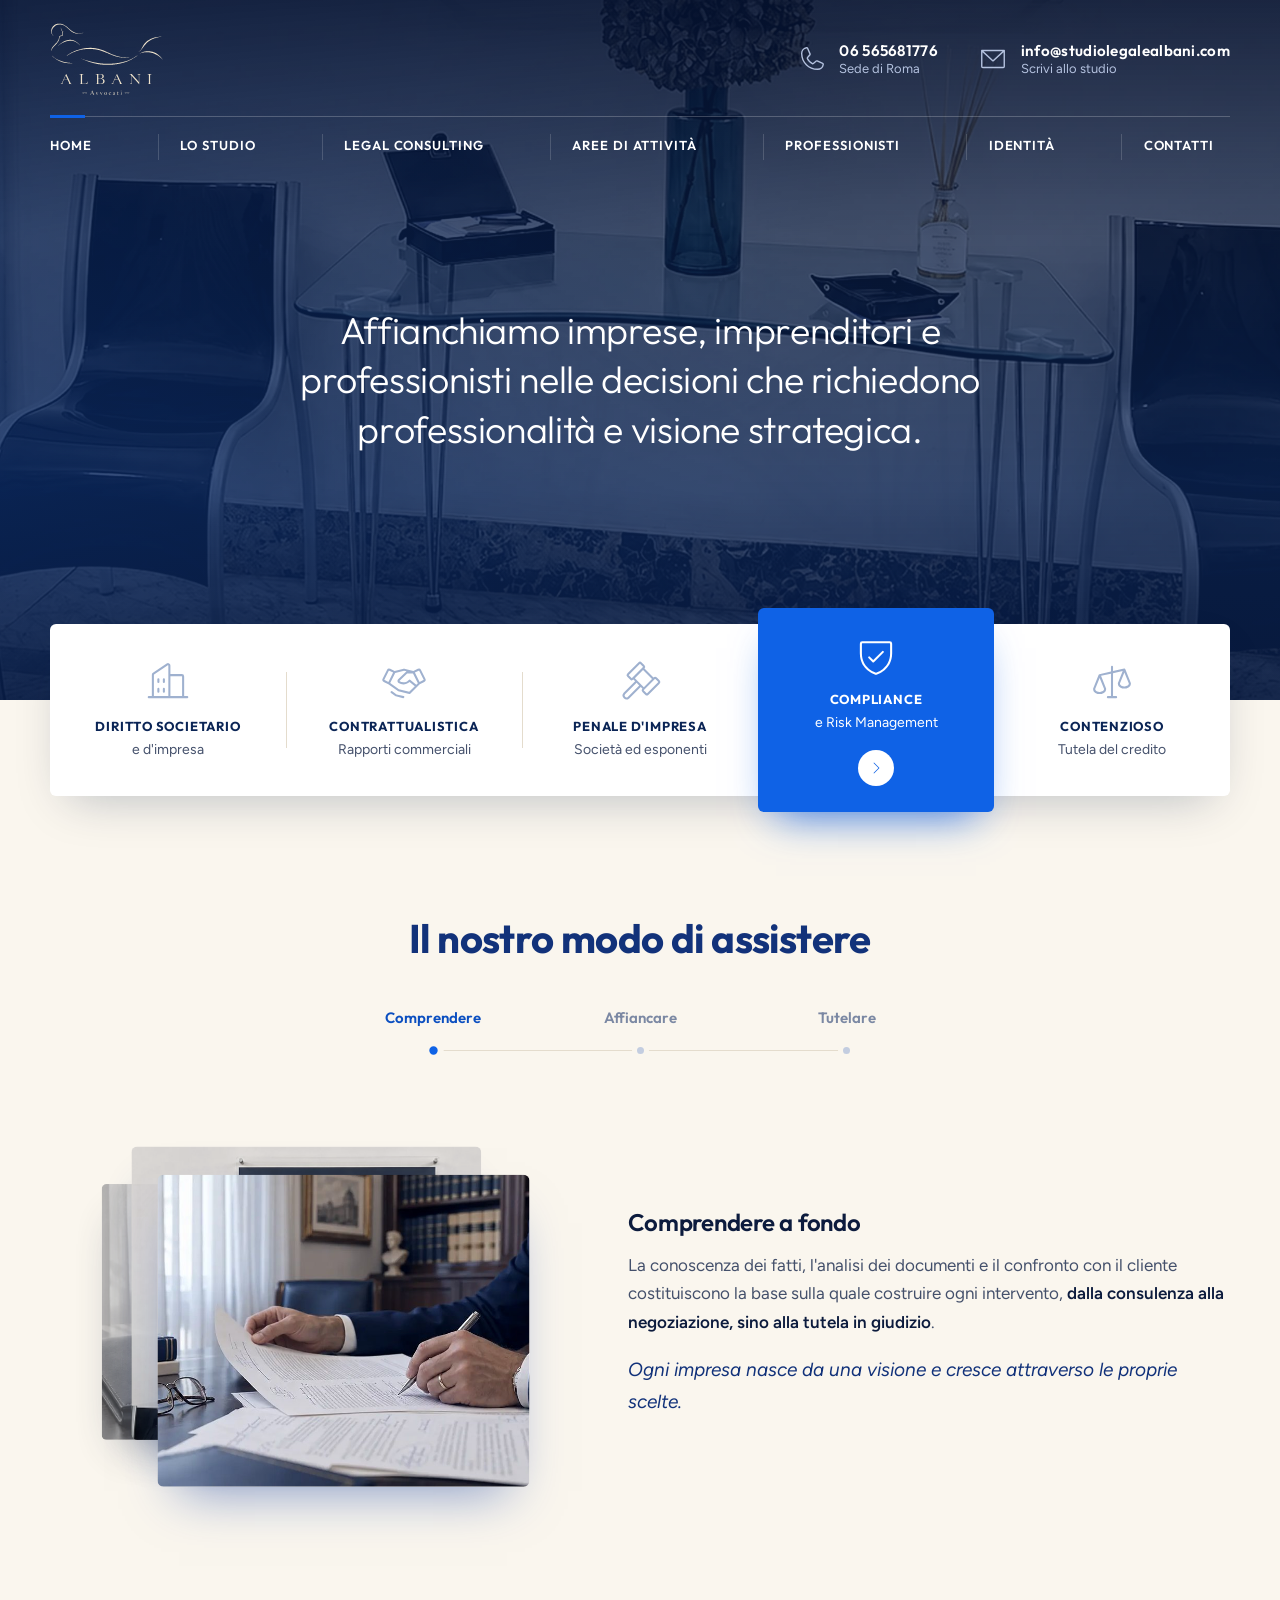
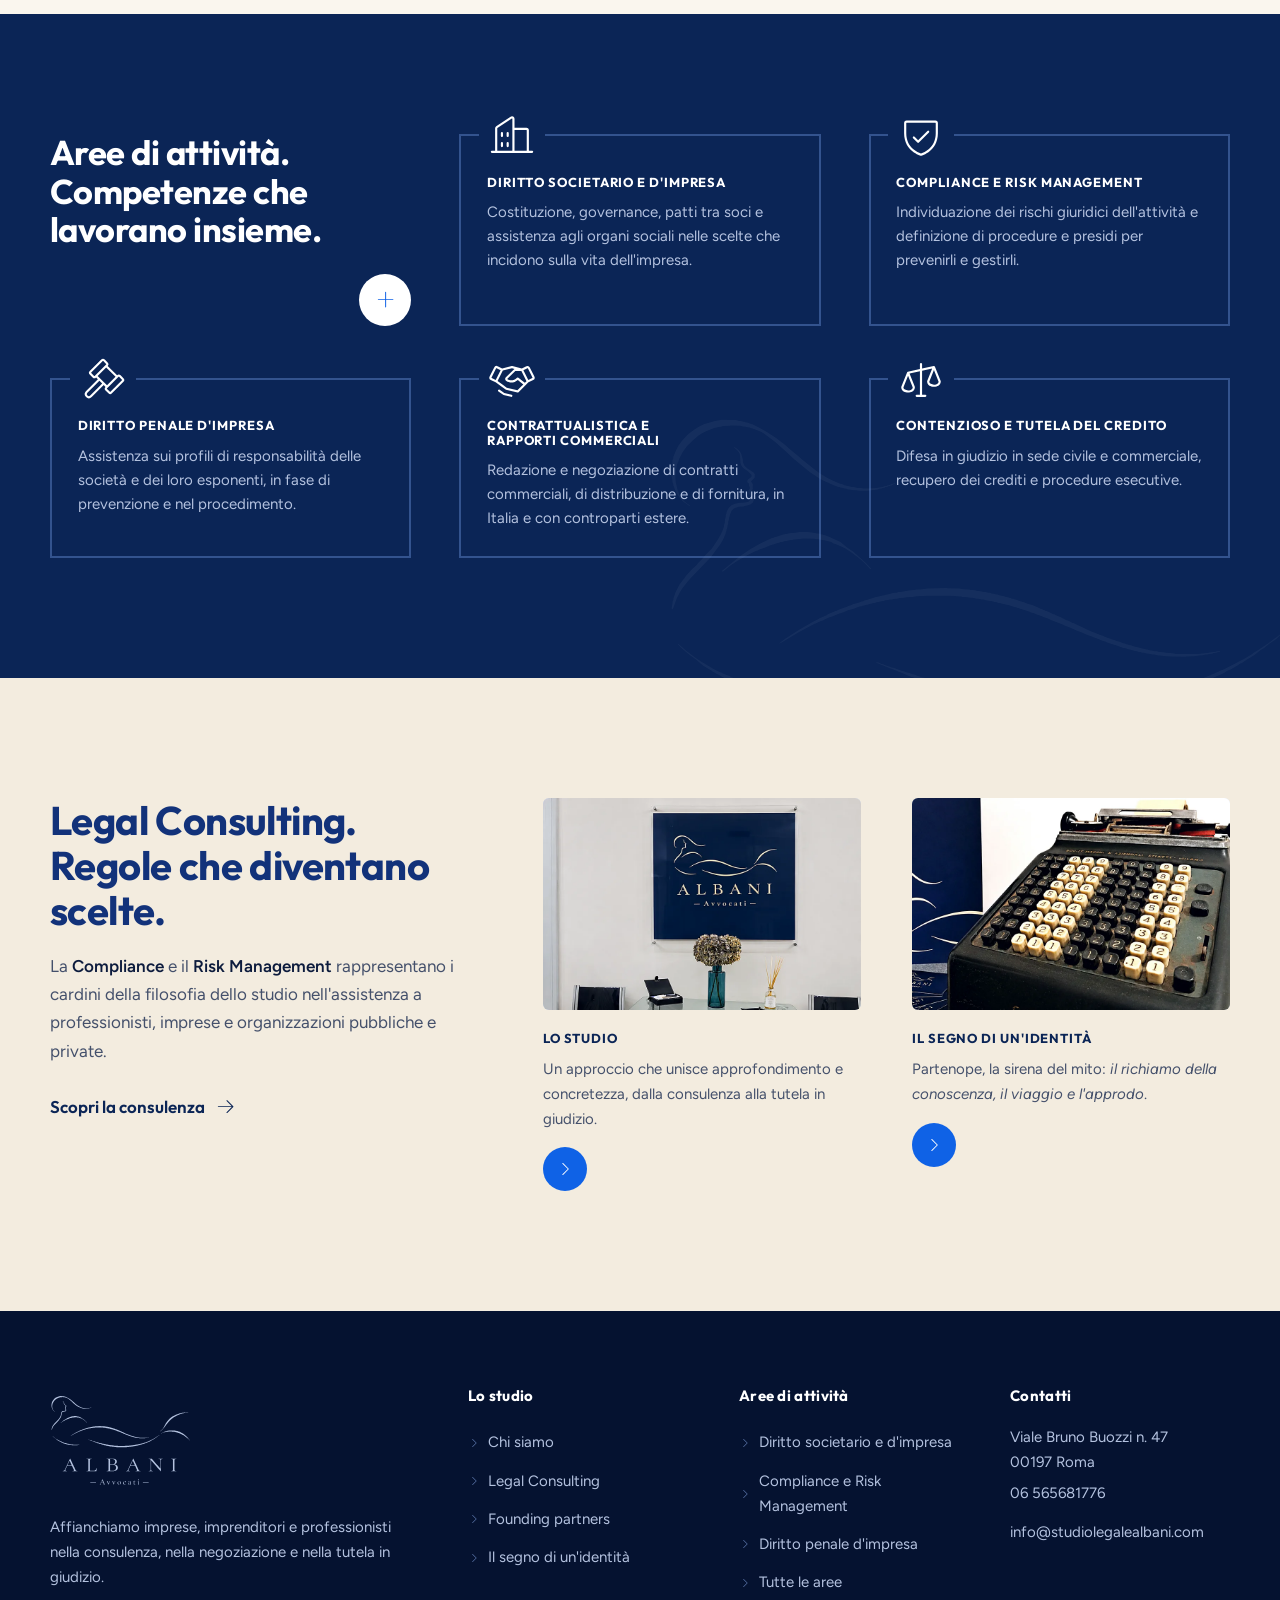
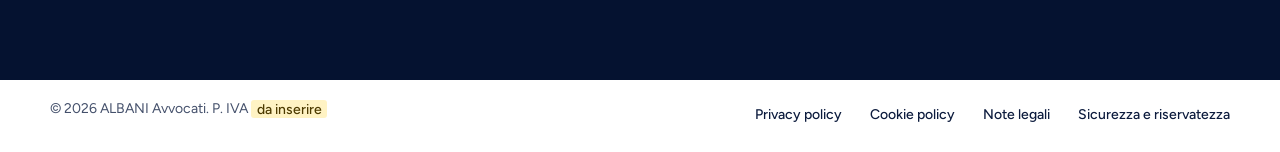
==== commit a8b1cbaf: "Home e contatti: menu senza sottotitoli, hero essenziale, fondo avorio, solo sede di Roma Co-Authore" ====
--- a/index.html
+++ b/index.html
@@ -3,8 +3,8 @@
 <head>
 <meta charset="utf-8">
 <meta name="viewport" content="width=device-width, initial-scale=1">
-<title>ALBANI Avvocati | Studio legale a Roma, Milano e Napoli</title>
-<meta name="description" content="Studio legale per imprese, imprenditori e professionisti: diritto societario e d&#x27;impresa, compliance e modelli 231, contrattualistica, contenzioso. Sedi a Roma, Milano e Napoli.">
+<title>ALBANI Avvocati | Studio legale a Roma</title>
+<meta name="description" content="Studio legale per imprese, imprenditori e professionisti: diritto societario e d&#x27;impresa, compliance e modelli 231, contrattualistica, contenzioso. Sede a Roma, in Viale Bruno Buozzi.">
 <link rel="canonical" href="https://www.studiolegalealbani.com/">
 <meta name="theme-color" content="#081b42">
 <meta name="format-detection" content="telephone=no">
@@ -12,8 +12,8 @@
 <meta property="og:type" content="website">
 <meta property="og:locale" content="it_IT">
 <meta property="og:site_name" content="ALBANI Avvocati">
-<meta property="og:title" content="ALBANI Avvocati | Studio legale a Roma, Milano e Napoli">
-<meta property="og:description" content="Studio legale per imprese, imprenditori e professionisti: diritto societario e d&#x27;impresa, compliance e modelli 231, contrattualistica, contenzioso. Sedi a Roma, Milano e Napoli.">
+<meta property="og:title" content="ALBANI Avvocati | Studio legale a Roma">
+<meta property="og:description" content="Studio legale per imprese, imprenditori e professionisti: diritto societario e d&#x27;impresa, compliance e modelli 231, contrattualistica, contenzioso. Sede a Roma, in Viale Bruno Buozzi.">
 <meta property="og:url" content="https://www.studiolegalealbani.com/">
 <meta property="og:image" content="https://www.studiolegalealbani.com/assets/img/og-albani.jpg">
 <meta name="twitter:card" content="summary_large_image">
@@ -37,16 +37,15 @@
     </div>
     <button class="burger" type="button" aria-expanded="false" aria-controls="menu" aria-label="Apri il menu"><svg class="ico m" aria-hidden="true" focusable="false"><use href="#i-list"/></svg><svg class="ico x" aria-hidden="true" focusable="false"><use href="#i-x"/></svg></button>
   </div>
-  <nav class="wrap head-nav" id="menu" aria-label="Menu principale"><ul><li><a href="index.html" aria-current="page"><span class="l">Home</span><span class="s">Pagina iniziale</span></a></li><li><a href="studio.html"><span class="l">Lo Studio</span><span class="s">Chi siamo</span></a></li><li><a href="legal-consulting.html"><span class="l">Legal Consulting</span><span class="s">Compliance e rischi</span></a></li><li><a href="aree-di-attivita.html"><span class="l">Aree di attività</span><span class="s">Le competenze</span></a></li><li><a href="professionisti.html"><span class="l">Professionisti</span><span class="s">Founding partners</span></a></li><li><a href="identita.html"><span class="l">Identità</span><span class="s">Il segno</span></a></li><li><a href="contatti.html"><span class="l">Contatti</span><span class="s">Sedi e recapiti</span></a></li></ul></nav>
+  <nav class="wrap head-nav" id="menu" aria-label="Menu principale"><ul><li><a href="index.html" aria-current="page"><span class="l">Home</span></a></li><li><a href="studio.html"><span class="l">Lo Studio</span></a></li><li><a href="legal-consulting.html"><span class="l">Legal Consulting</span></a></li><li><a href="aree-di-attivita.html"><span class="l">Aree di attività</span></a></li><li><a href="professionisti.html"><span class="l">Professionisti</span></a></li><li><a href="identita.html"><span class="l">Identità</span></a></li><li><a href="contatti.html"><span class="l">Contatti</span></a></li></ul></nav>
 </header>
 <div class="head-sentinel" aria-hidden="true"></div>
 <main id="contenuto">
 <section class="hero">
   <div class="hero-bg"><picture><source srcset="assets/img/hero-ingresso.webp" type="image/webp"><img src="assets/img/hero-ingresso.jpg" alt="" width="1920" height="955" fetchpriority="high"></picture></div>
   <div class="wrap">
-    <h1 data-in><span class="thin">Comprendere a fondo. Affiancare con professionalità.</span>Tutelare con visione.</h1>
-    <p class="hero-sub" data-in data-i="1">Affianchiamo imprese, imprenditori e professionisti nelle decisioni che richiedono professionalità e visione strategica.</p>
-    <div data-in data-i="2"><a class="btn btn-light" href="contatti.html">Contatta lo studio</a></div>
+    <h1 class="sr">ALBANI Avvocati, studio legale a Roma</h1>
+    <p class="hero-lead" data-in>Affianchiamo imprese, imprenditori e professionisti nelle decisioni che richiedono professionalità e visione strategica.</p>
   </div>
 </section>
 
@@ -88,6 +87,15 @@
   </div>
 </section>
 
+<section class="sec on-navy">
+  <svg class="watermark" viewBox="0 0 923 360" aria-hidden="true" focusable="false"><use href="#siren" width="923" height="360"/></svg>
+  <div class="wrap areas" data-reveal="boxes">
+    <div class="areas-title"><h2>Aree di attività.<br>Competenze che lavorano insieme.</h2>
+      <a class="plus" href="aree-di-attivita.html" aria-label="Tutte le aree di attività"><svg class="ico" aria-hidden="true" focusable="false"><use href="#i-plus"/></svg></a></div>
+    <a class="box" href="aree-di-attivita.html#societario"><svg class="ico" aria-hidden="true" focusable="false"><use href="#i-buildings"/></svg><h3>Diritto societario e d'impresa</h3>Costituzione, governance, patti tra soci e assistenza agli organi sociali nelle scelte che incidono sulla vita dell'impresa.</a><a class="box" href="aree-di-attivita.html#compliance"><svg class="ico" aria-hidden="true" focusable="false"><use href="#i-shield-check"/></svg><h3>Compliance e Risk Management</h3>Individuazione dei rischi giuridici dell'attività e definizione di procedure e presidi per prevenirli e gestirli.</a><a class="box" href="aree-di-attivita.html#penale-impresa"><svg class="ico" aria-hidden="true" focusable="false"><use href="#i-gavel"/></svg><h3>Diritto penale d'impresa</h3>Assistenza sui profili di responsabilità delle società e dei loro esponenti, in fase di prevenzione e nel procedimento.</a><a class="box" href="aree-di-attivita.html#contrattualistica"><svg class="ico" aria-hidden="true" focusable="false"><use href="#i-handshake"/></svg><h3>Contrattualistica e rapporti commerciali</h3>Redazione e negoziazione di contratti commerciali, di distribuzione e di fornitura, in Italia e con controparti estere.</a><a class="box" href="aree-di-attivita.html#contenzioso"><svg class="ico" aria-hidden="true" focusable="false"><use href="#i-scales"/></svg><h3>Contenzioso e tutela del credito</h3>Difesa in giudizio in sede civile e commerciale, recupero dei crediti e procedure esecutive.</a>
+  </div>
+</section>
+
 <section class="sec sec-mist">
   <div class="wrap duo">
     <div data-reveal="up">
@@ -107,33 +115,6 @@
     </a>
   </div>
 </section>
-
-<section class="sec on-navy">
-  <svg class="watermark" viewBox="0 0 923 360" aria-hidden="true" focusable="false"><use href="#siren" width="923" height="360"/></svg>
-  <div class="wrap areas" data-reveal="boxes">
-    <div class="areas-title"><h2>Aree di attività.<br>Competenze che lavorano insieme.</h2>
-      <a class="plus" href="aree-di-attivita.html" aria-label="Tutte le aree di attività"><svg class="ico" aria-hidden="true" focusable="false"><use href="#i-plus"/></svg></a></div>
-    <a class="box" href="aree-di-attivita.html#societario"><svg class="ico" aria-hidden="true" focusable="false"><use href="#i-buildings"/></svg><h3>Diritto societario e d'impresa</h3>Costituzione, governance, patti tra soci e assistenza agli organi sociali nelle scelte che incidono sulla vita dell'impresa.</a><a class="box" href="aree-di-attivita.html#compliance"><svg class="ico" aria-hidden="true" focusable="false"><use href="#i-shield-check"/></svg><h3>Compliance e Risk Management</h3>Individuazione dei rischi giuridici dell'attività e definizione di procedure e presidi per prevenirli e gestirli.</a><a class="box" href="aree-di-attivita.html#penale-impresa"><svg class="ico" aria-hidden="true" focusable="false"><use href="#i-gavel"/></svg><h3>Diritto penale d'impresa</h3>Assistenza sui profili di responsabilità delle società e dei loro esponenti, in fase di prevenzione e nel procedimento.</a><a class="box" href="aree-di-attivita.html#contrattualistica"><svg class="ico" aria-hidden="true" focusable="false"><use href="#i-handshake"/></svg><h3>Contrattualistica e rapporti commerciali</h3>Redazione e negoziazione di contratti commerciali, di distribuzione e di fornitura, in Italia e con controparti estere.</a><a class="box" href="aree-di-attivita.html#contenzioso"><svg class="ico" aria-hidden="true" focusable="false"><use href="#i-scales"/></svg><h3>Contenzioso e tutela del credito</h3>Difesa in giudizio in sede civile e commerciale, recupero dei crediti e procedure esecutive.</a>
-  </div>
-</section>
-
-<section class="sec">
-  <div class="wrap facts">
-    <div>
-      <ul class="nums" data-reveal="stagger">
-        <li class="num"><b>3</b><span>sedi<br>in Italia</span></li>
-        <li class="num"><b>14</b><span>aree<br>di attività</span></li>
-        <li class="num"><b>2</b><span>founding<br>partners</span></li>
-      </ul>
-      <p class="sig" data-reveal="up"><br><a class="more" href="professionisti.html">Conosci i professionisti <svg class="ico" aria-hidden="true" focusable="false"><use href="#i-arrow-right"/></svg></a></p>
-    </div>
-    <ul class="route" data-reveal="route">
-      <li><b>Milano</b><span>Sede dello studio</span></li>
-      <li><b>Roma</b><span>Viale Bruno Buozzi n. 47, 00197</span></li>
-      <li><b>Napoli</b><span>Sede dello studio</span></li>
-    </ul>
-  </div>
-</section>
 </main>
 <footer class="site-foot">
   <div class="wrap foot-main">
@@ -144,7 +125,7 @@
     <div><h2>Lo studio</h2><ul><li><a href="studio.html"><svg class="ico" aria-hidden="true" focusable="false"><use href="#i-caret-right"/></svg>Chi siamo</a></li><li><a href="legal-consulting.html"><svg class="ico" aria-hidden="true" focusable="false"><use href="#i-caret-right"/></svg>Legal Consulting</a></li><li><a href="professionisti.html"><svg class="ico" aria-hidden="true" focusable="false"><use href="#i-caret-right"/></svg>Founding partners</a></li><li><a href="identita.html"><svg class="ico" aria-hidden="true" focusable="false"><use href="#i-caret-right"/></svg>Il segno di un'identità</a></li></ul></div>
     <div><h2>Aree di attività</h2><ul><li><a href="aree-di-attivita.html#societario"><svg class="ico" aria-hidden="true" focusable="false"><use href="#i-caret-right"/></svg>Diritto societario e d'impresa</a></li><li><a href="aree-di-attivita.html#compliance"><svg class="ico" aria-hidden="true" focusable="false"><use href="#i-caret-right"/></svg>Compliance e Risk Management</a></li><li><a href="aree-di-attivita.html#penale-impresa"><svg class="ico" aria-hidden="true" focusable="false"><use href="#i-caret-right"/></svg>Diritto penale d'impresa</a></li><li><a href="aree-di-attivita.html"><svg class="ico" aria-hidden="true" focusable="false"><use href="#i-caret-right"/></svg>Tutte le aree</a></li></ul></div>
     <div><h2>Contatti</h2>
-      <address>Viale Bruno Buozzi n. 47<br>00197 Roma<br>Sedi anche a Milano e Napoli</address>
+      <address>Viale Bruno Buozzi n. 47<br>00197 Roma</address>
       <ul><li><a href="tel:+3906565681776">06 565681776</a></li><li><a href="mailto:info@studiolegalealbani.com">info@studiolegalealbani.com</a></li></ul>
     </div>
   </div>
--- a/assets/css/site.css
+++ b/assets/css/site.css
@@ -80,12 +80,11 @@
 .head-nav ul{display:flex;justify-content:space-between}
 .head-nav li{flex:0 1 auto;position:relative}
 .head-nav li+li::before{content:"";position:absolute;left:0;top:1.1rem;bottom:.9rem;width:1px;background:rgba(255,255,255,.16)}
-.head-nav a{display:block;padding:1rem 1rem .9rem 1.4rem;color:#fff;text-decoration:none;position:relative}
+.head-nav a{display:block;padding:1.15rem 1rem 1.1rem 1.4rem;color:#fff;text-decoration:none;position:relative}
 .head-nav li:first-child a{padding-left:0}
 .head-nav a::before{content:"";position:absolute;left:0;right:1.4rem;top:-2px;height:3px;background:var(--blue);transform:scaleX(0);transform-origin:left;transition:transform .45s var(--ease)}
 .head-nav a:hover::before,.head-nav a[aria-current]::before{transform:scaleX(1)}
 .head-nav .l{display:block;font-family:var(--display);font-weight:600;font-size:.8125rem;letter-spacing:.07em;text-transform:uppercase;white-space:nowrap}
-.head-nav .s{display:block;font-size:.8125rem;color:var(--on-navy-soft);white-space:nowrap}
 .burger{display:none;width:48px;height:48px;border-radius:50%;border:1px solid rgba(255,255,255,.35);background:transparent;color:#fff;cursor:pointer;place-items:center}
 .burger .ico{width:22px;height:22px}
 .burger .x{display:none}
@@ -102,7 +101,6 @@
 .stuck .head-nav li+li::before{display:none}
 .stuck .head-nav a,.stuck .head-nav li:first-child a{padding:1.35rem .7rem 1.25rem}
 .stuck .head-nav a::before{top:auto;bottom:0;left:.7rem;right:.7rem}
-.stuck .head-nav .s{display:none}
 @keyframes drop{from{transform:translateY(-100%)}to{transform:none}}
 
 /* Hero */
@@ -116,6 +114,12 @@
 .hero-sub{margin:1.4rem auto 2.1rem;max-width:46ch;color:var(--on-navy);font-size:1.125rem}
 .hero-inner h1{font-size:clamp(2rem,1.2rem + 2.6vw,3.1rem)}
 .hero-inner::after{background:linear-gradient(180deg,rgba(5,18,48,.94) 0%,rgba(8,27,66,.84) 55%,rgba(8,27,66,.9) 100%),linear-gradient(110deg,rgba(15,98,230,.3),rgba(15,98,230,0) 60%)}
+.hero-lead{margin:0 auto;max-width:30ch;font-family:var(--display);font-weight:300;font-size:clamp(1.5rem,1rem + 1.9vw,2.35rem);line-height:1.32;letter-spacing:-.01em;color:#fff;text-wrap:balance}
+[data-home] .hero:not(.hero-inner){min-height:min(84dvh,700px);padding:200px 0 140px}
+/* Home su fondo avorio, in accordo con il navy e con il beige del logo */
+[data-home]{--paper:#faf6ee;--mist:#f3ecdf;--line:#e4dccd}
+[data-home] body{background:var(--paper)}
+[data-home] .steps button::after{border-color:var(--paper)}
 .hero-inner .hero-sub{margin:1rem 0 0;max-width:58ch}
 .hero-sub em{font-weight:400;letter-spacing:.005em}
 .js .hero [data-in]{opacity:0;transform:translateY(22px);filter:blur(6px);animation:rise .95s var(--ease) forwards;animation-delay:calc(var(--i,0)*120ms + 120ms)}
@@ -279,14 +283,16 @@
 .cta-band h2{font-size:clamp(1.5rem,1.1rem + 1.4vw,2.1rem);max-width:22ch}
 
 /* Contatti */
-.sedi{display:grid;grid-template-columns:repeat(3,1fr);gap:1.75rem}
+.sedi{display:grid;grid-template-columns:1fr;gap:1.75rem}
 .sede{background:#fff;border-radius:var(--r);padding:2rem;box-shadow:0 10px 30px -20px rgba(8,27,66,.35)}
 .sede h3{font-size:1.375rem;margin-bottom:1rem}
 .sede address{font-style:normal;margin-bottom:1rem}
 .sede dl{margin:0;display:grid;gap:.5rem}
 .sede dt{font-size:.8125rem;color:#66728c}
 .sede dd{margin:0;color:var(--ink);font-weight:500}
-.sede .soon{font-size:.9375rem;color:#5a6680}
+.sede.solo{display:grid;grid-template-columns:minmax(0,1fr) minmax(0,1.4fr) auto;gap:1.5rem 3rem;align-items:center;padding:2.25rem 2.5rem}
+.sede.solo address{margin:0}
+.sede.solo dl{grid-template-columns:auto auto;gap:.5rem 3rem}
 .contact{display:grid;grid-template-columns:minmax(0,4.2fr) minmax(0,7fr);gap:clamp(2rem,6vw,5.5rem);align-items:start}
 .contact h2{color:var(--navy-700);margin-bottom:1rem}
 form .grid{display:grid;grid-template-columns:1fr 1fr;gap:1.25rem 1.5rem}
@@ -362,7 +368,6 @@
   .head-nav a,.head-nav li:first-child a,.stuck .head-nav a,.stuck .head-nav li:first-child a{padding:1rem 0;border-bottom:1px solid rgba(255,255,255,.14)}
   .head-nav a::before{display:none}
   .head-nav .l{font-size:1.125rem;text-transform:none;letter-spacing:0}
-  .head-nav .s,.stuck .head-nav .s{display:block}
   .head-top{position:relative;z-index:21}
   .nav-open .burger .x{display:block}.nav-open .burger .m{display:none}
   .nav-open{overflow:hidden}
@@ -381,6 +386,7 @@
   body{font-size:1rem}
   .brand svg{height:58px}
   .hero{padding:150px 0 120px;min-height:0}
+  [data-home] .hero:not(.hero-inner){min-height:0;padding:150px 0 112px}
   .hero-inner{padding:150px 0 56px}
   .hero h1 .thin{font-size:.66em}
   .strip{margin-top:-56px}
@@ -400,6 +406,8 @@
   .mono{aspect-ratio:16/10}
   .identity .cols{columns:1}
   .sedi{grid-template-columns:1fr}
+  .sede.solo{grid-template-columns:1fr;padding:1.75rem}
+  .sede.solo dl{grid-template-columns:1fr}
   form .grid{grid-template-columns:1fr}
   .toc,.sticky{position:static}
   .foot-main{grid-template-columns:1fr}
